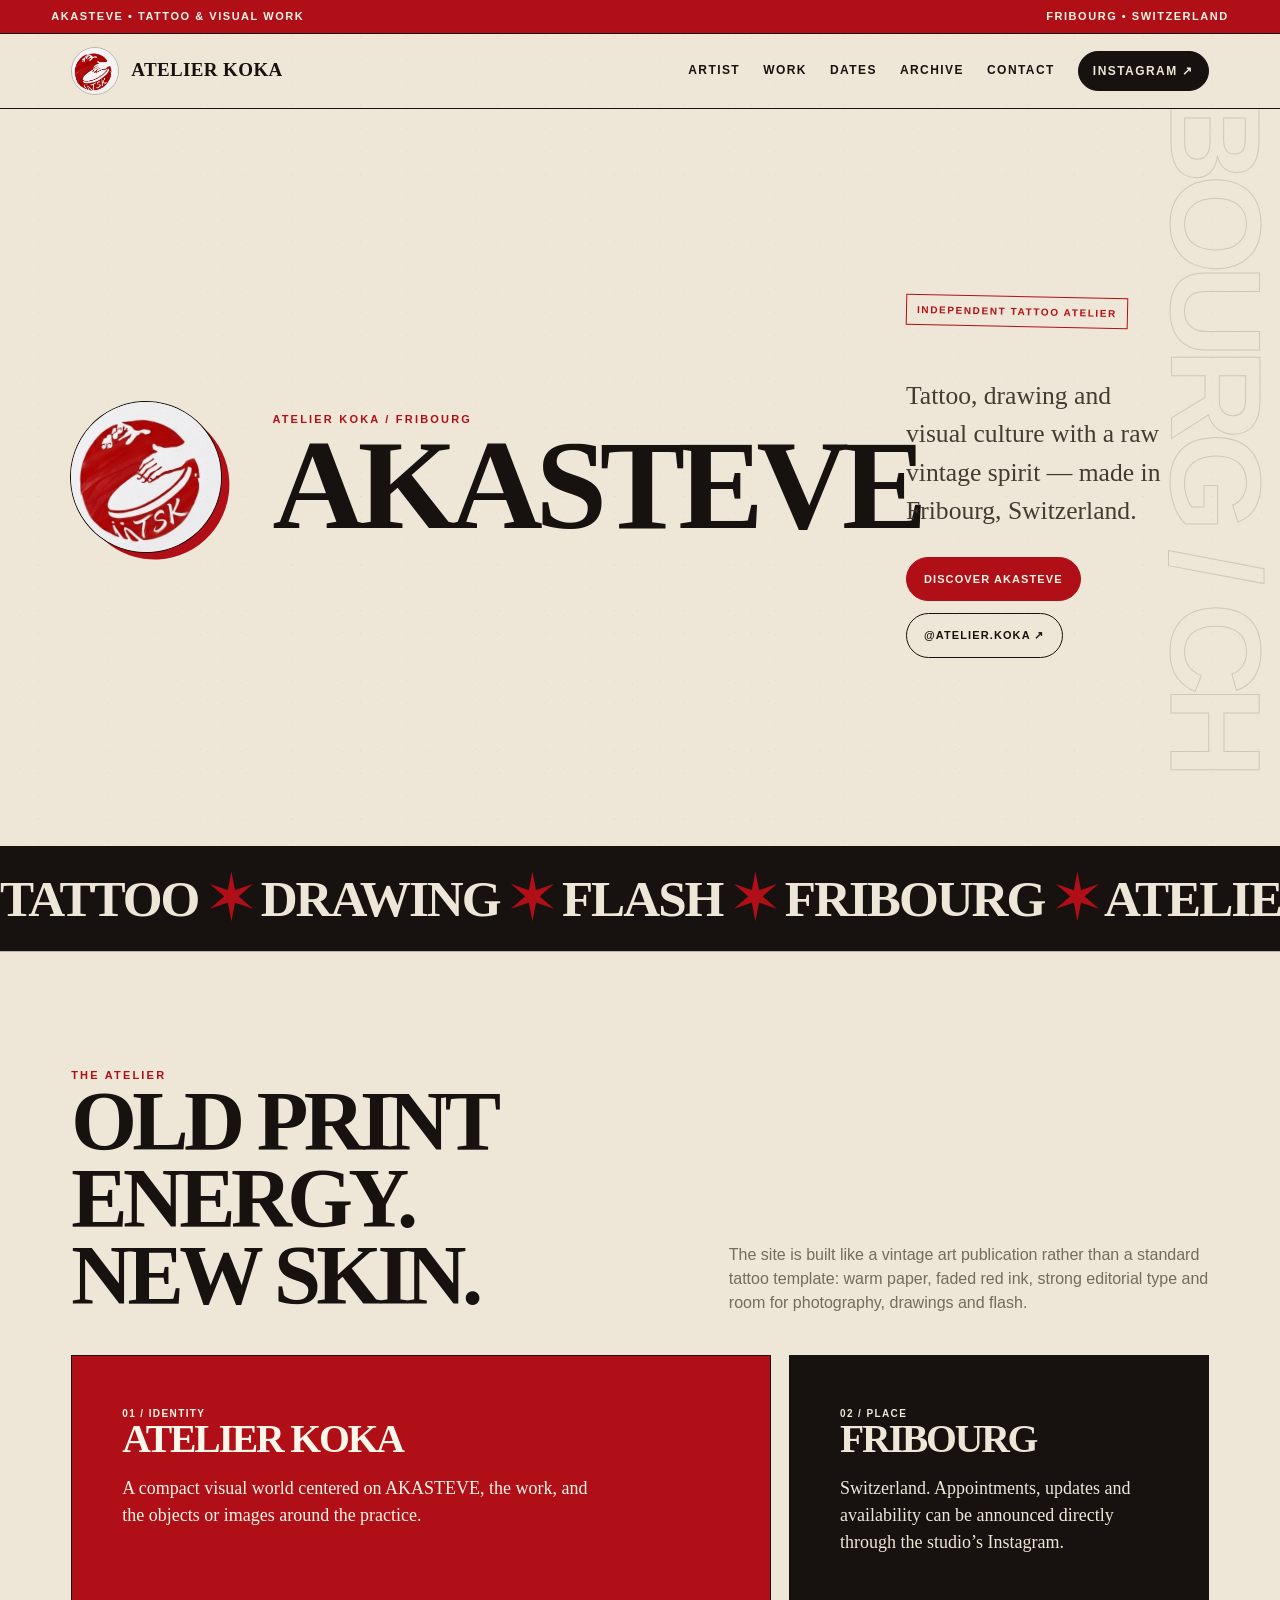
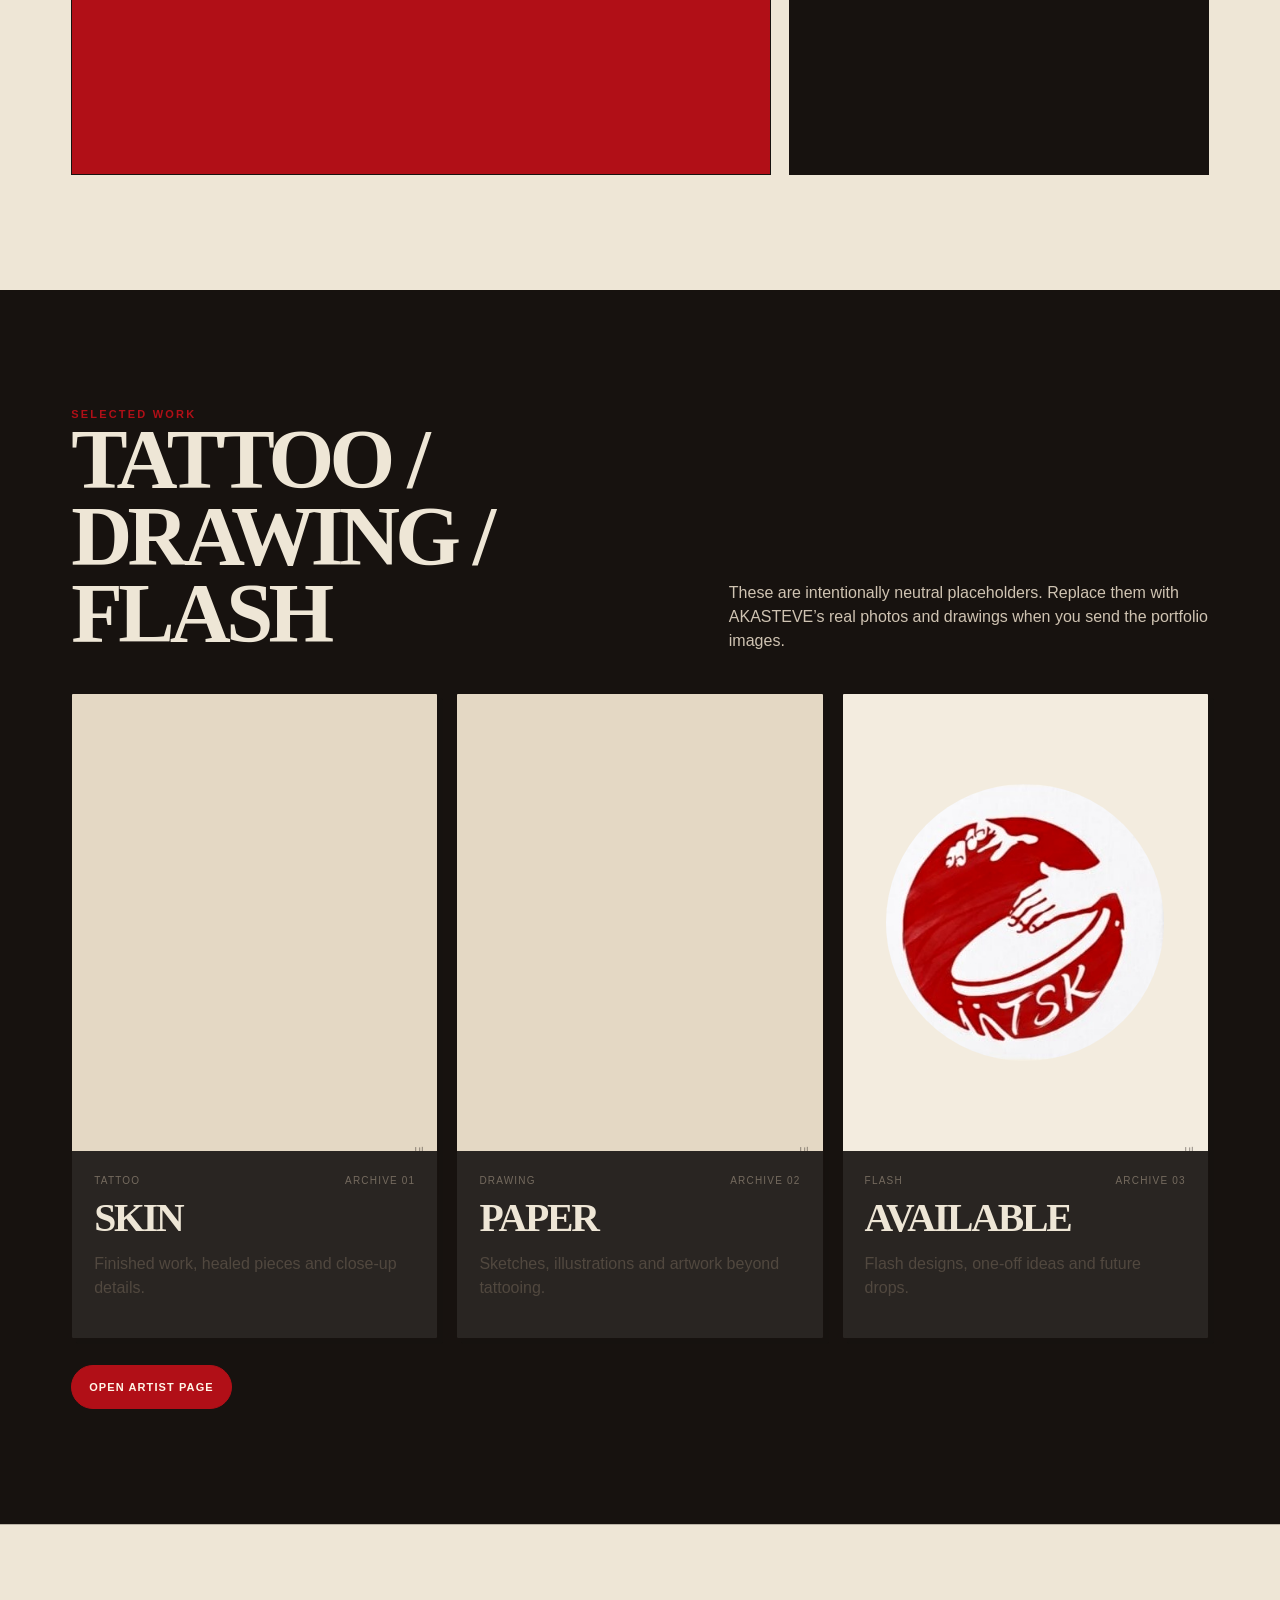
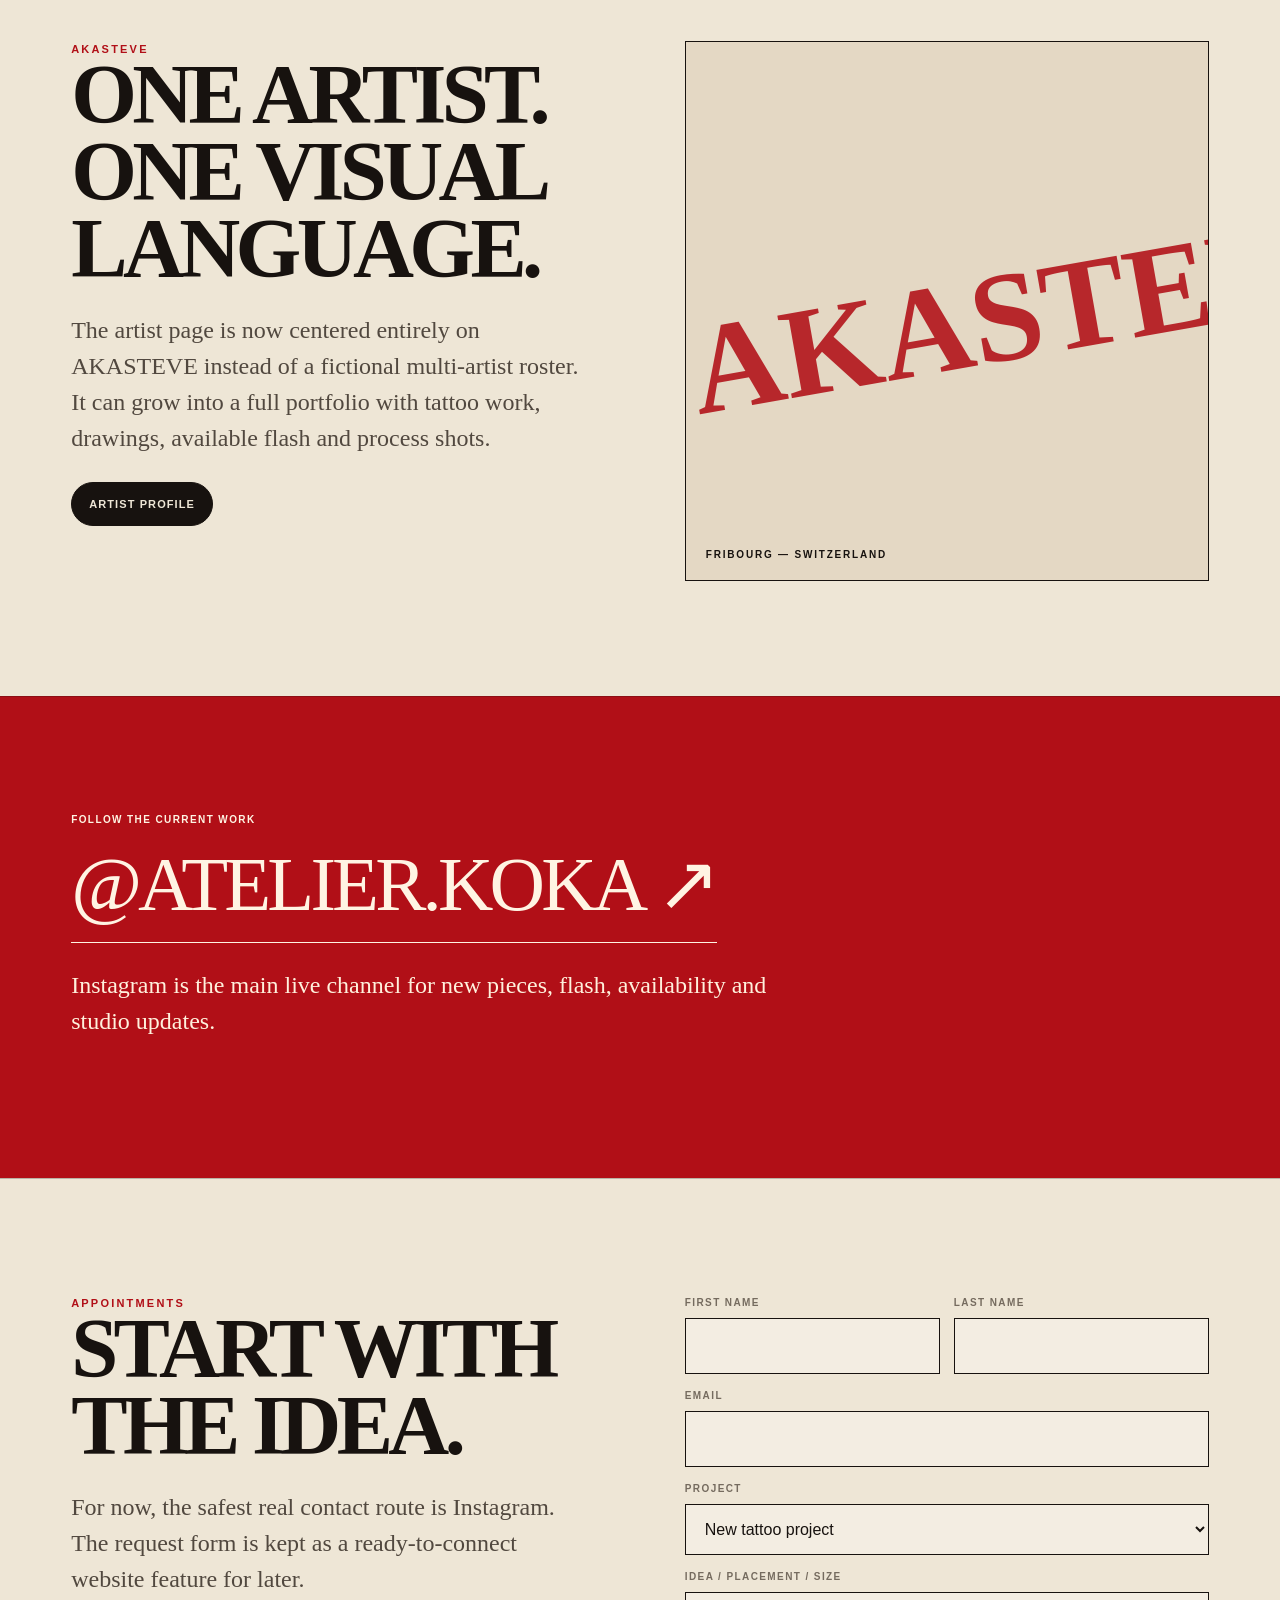
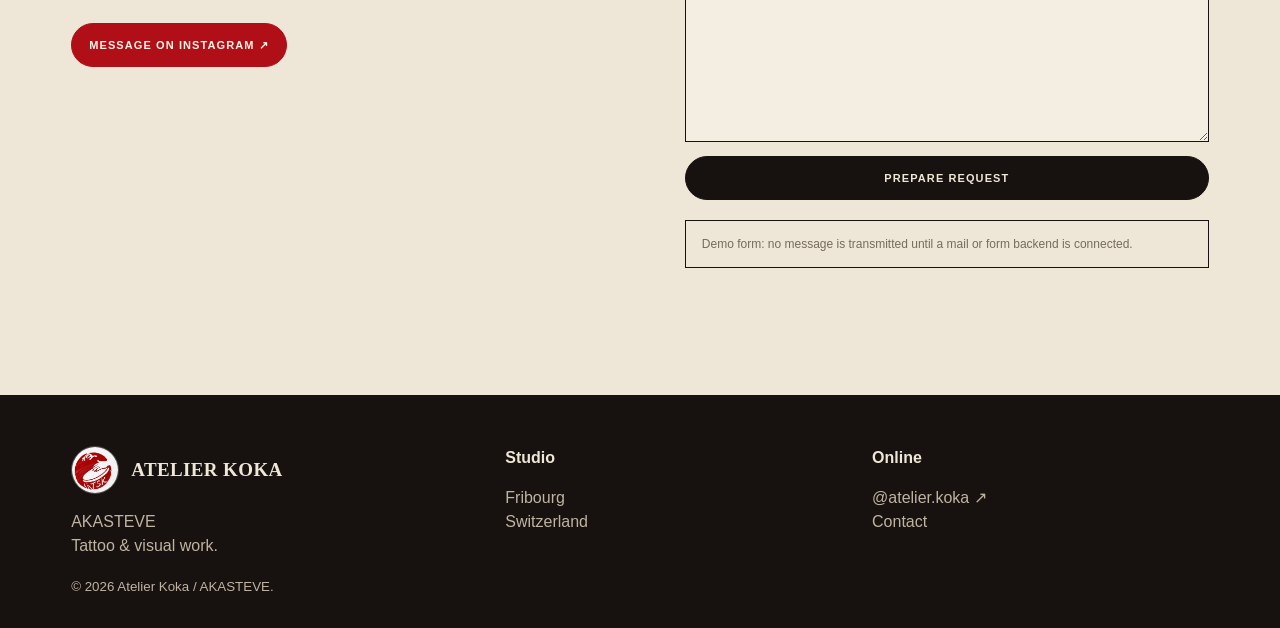
==== index.html @ 6422734f "Initial Atelier Koka static site" ====
<!doctype html><html lang="en"><head><meta charset="utf-8"><meta name="viewport" content="width=device-width,initial-scale=1"><title>Atelier Koka — AKASTEVE Tattoo, Fribourg</title><meta name="description" content="Atelier Koka — tattoo and visual work by AKASTEVE in Fribourg, Switzerland."><link rel="icon" href="assets/atelier-koka-logo-square.jpg"><link rel="stylesheet" href="styles.css"></head><body>
<div class="topbar"><span>AKASTEVE • Tattoo & visual work</span><span>Fribourg • Switzerland</span></div>
<header class="site-header"><nav class="nav"><a class="brand" href="index.html"><img class="brand-logo" src="assets/atelier-koka-logo-square.jpg" alt="Atelier Koka logo">ATELIER KOKA</a><button class="menu-btn" aria-label="Menu">☰</button><div class="nav-links"><a href="artists/akasteve.html">Artist</a><a href="#work">Work</a><a href="events/index.html">Dates</a><a href="blog/index.html">Archive</a><a href="contact/index.html">Contact</a><a class="nav-cta" target="_blank" rel="noopener" href="https://www.instagram.com/atelier.koka/">Instagram ↗</a></div></nav></header>
<main>
<section class="hero"><div class="container hero-grid"><div class="hero-logo-wrap"><img class="hero-logo" src="assets/atelier-koka-logo-square.jpg" alt="Atelier Koka red vintage logo"><div><div class="kicker">Atelier Koka / Fribourg</div><h1>AKASTEVE</h1></div></div><div><span class="hero-stamp">Independent tattoo atelier</span><p class="hero-copy">Tattoo, drawing and visual culture with a raw vintage spirit — made in Fribourg, Switzerland.</p><div class="btn-row"><a class="btn accent" href="artists/akasteve.html">Discover AKASTEVE</a><a class="btn" target="_blank" rel="noopener" href="https://www.instagram.com/atelier.koka/">@atelier.koka ↗</a></div></div></div></section>
<div class="marquee"><div class="marquee-track"><span>Tattoo <b>✶</b> Drawing <b>✶</b> Flash <b>✶</b> Fribourg <b>✶</b> Atelier Koka <b>✶</b> AKASTEVE <b>✶</b> Tattoo <b>✶</b> Drawing <b>✶</b> Flash <b>✶</b> Fribourg <b>✶</b> Atelier Koka <b>✶</b> AKASTEVE <b>✶</b></span></div></div>
<section class="section"><div class="container"><div class="section-head"><div><div class="kicker">The atelier</div><h2>Old print energy.<br>New skin.</h2></div><p>The site is built like a vintage art publication rather than a standard tattoo template: warm paper, faded red ink, strong editorial type and room for photography, drawings and flash.</p></div><div class="poster-grid"><div class="poster red"><div class="poster-copy"><div class="smallcaps">01 / Identity</div><h3>Atelier Koka</h3><p>A compact visual world centered on AKASTEVE, the work, and the objects or images around the practice.</p></div><div class="number">01</div></div><div class="poster ink"><div class="poster-copy"><div class="smallcaps">02 / Place</div><h3>Fribourg</h3><p>Switzerland. Appointments, updates and availability can be announced directly through the studio’s Instagram.</p></div><div class="number">02</div></div></div></div></section>
<section class="section ink" id="work"><div class="container"><div class="section-head"><div><div class="kicker">Selected work</div><h2>Tattoo / Drawing / Flash</h2></div><p>These are intentionally neutral placeholders. Replace them with AKASTEVE’s real photos and drawings when you send the portfolio images.</p></div><div class="grid-3"><article class="card"><div class="card-media"></div><div class="card-body"><div class="meta"><span>Tattoo</span><span>Archive 01</span></div><h3>Skin</h3><p>Finished work, healed pieces and close-up details.</p></div></article><article class="card"><div class="card-media"></div><div class="card-body"><div class="meta"><span>Drawing</span><span>Archive 02</span></div><h3>Paper</h3><p>Sketches, illustrations and artwork beyond tattooing.</p></div></article><article class="card"><div class="card-media logo-media"><img src="assets/atelier-koka-logo-square.jpg" alt="Atelier Koka logo"></div><div class="card-body"><div class="meta"><span>Flash</span><span>Archive 03</span></div><h3>Available</h3><p>Flash designs, one-off ideas and future drops.</p></div></article></div><div class="btn-row"><a class="btn accent" href="artists/akasteve.html">Open artist page</a></div></div></section>
<section class="section"><div class="container split"><div><div class="kicker">AKASTEVE</div><h2>One artist.<br>One visual language.</h2><p class="lede">The artist page is now centered entirely on AKASTEVE instead of a fictional multi-artist roster. It can grow into a full portfolio with tattoo work, drawings, available flash and process shots.</p><div class="btn-row"><a class="btn primary" href="artists/akasteve.html">Artist profile</a></div></div><div class="art-panel"></div></div></section>
<section class="section red"><div class="container"><div class="smallcaps">Follow the current work</div><a class="social-big" target="_blank" rel="noopener" href="https://www.instagram.com/atelier.koka/">@atelier.koka ↗</a><p class="lede" style="color:#fff1dd">Instagram is the main live channel for new pieces, flash, availability and studio updates.</p></div></section>
<section class="section" id="booking"><div class="container split"><div><div class="kicker">Appointments</div><h2>Start with the idea.</h2><p class="lede">For now, the safest real contact route is Instagram. The request form is kept as a ready-to-connect website feature for later.</p><div class="btn-row"><a class="btn accent" target="_blank" rel="noopener" href="https://www.instagram.com/atelier.koka/">Message on Instagram ↗</a></div></div><form class="form-grid" data-contact-form><div class="field"><label>First name</label><input required name="firstName"></div><div class="field"><label>Last name</label><input name="lastName"></div><div class="field full"><label>Email</label><input required type="email" name="email"></div><div class="field full"><label>Project</label><select name="subject"><option>New tattoo project</option><option>Flash</option><option>Artwork / collaboration</option><option>General question</option></select></div><div class="field full"><label>Idea / placement / size</label><textarea required name="message"></textarea></div><div class="field full"><button class="btn primary" type="submit">Prepare request</button><p class="notice" data-form-status>Demo form: no message is transmitted until a mail or form backend is connected.</p></div></form></div></section>
</main>
<footer class="footer"><div class="container footer-grid"><div><a class="brand" href="index.html"><img class="brand-logo" src="assets/atelier-koka-logo-square.jpg" alt="Atelier Koka logo">ATELIER KOKA</a><p>AKASTEVE<br>Tattoo & visual work.</p></div><div><strong>Studio</strong><p>Fribourg<br>Switzerland</p></div><div><strong>Online</strong><p><a target="_blank" rel="noopener" href="https://www.instagram.com/atelier.koka/">@atelier.koka ↗</a><br><a href="contact/index.html">Contact</a></p></div></div><div class="container"><small>© 2026 Atelier Koka / AKASTEVE.</small></div></footer><script src="script.js"></script></body></html>
---- styles.css ----
:root{
  --ink:#17120f;
  --paper:#eee6d6;
  --paper-2:#e4d8c4;
  --red:#b10f17;
  --red-dark:#7f0b10;
  --muted:#756b5f;
  --line:rgba(23,18,15,.24);
  --max:1240px;
  --pad:clamp(18px,4vw,62px);
  --radius:2px;
}
*{box-sizing:border-box}
html{scroll-behavior:smooth}
body{margin:0;background:var(--paper);color:var(--ink);font-family:Arial,Helvetica,sans-serif;line-height:1.5}
a{color:inherit;text-decoration:none}
img{max-width:100%;display:block}
button,input,textarea,select{font:inherit}
body::before{content:"";position:fixed;inset:0;pointer-events:none;z-index:99;opacity:.18;background-image:radial-gradient(circle at 20% 20%,rgba(56,35,24,.28) 0 .7px,transparent .9px),radial-gradient(circle at 70% 60%,rgba(56,35,24,.18) 0 .6px,transparent .8px),repeating-linear-gradient(8deg,rgba(255,255,255,.08) 0 1px,transparent 1px 4px);background-size:17px 17px,23px 23px,100% 6px;mix-blend-mode:multiply}
.topbar{background:var(--red);color:#fff6e8;padding:8px var(--pad);font-weight:800;text-transform:uppercase;font-size:11px;letter-spacing:.14em;display:flex;justify-content:space-between;gap:20px;overflow:hidden;white-space:nowrap;border-bottom:1px solid var(--ink)}
.site-header{position:sticky;top:0;z-index:50;background:rgba(238,230,214,.94);backdrop-filter:blur(12px);border-bottom:1px solid var(--ink)}
.nav{max-width:var(--max);margin:auto;padding:13px var(--pad);display:flex;align-items:center;justify-content:space-between;gap:24px}
.brand{display:flex;align-items:center;gap:12px;font-family:Georgia,'Times New Roman',serif;font-weight:700;letter-spacing:.02em;font-size:19px;text-transform:uppercase}
.brand-logo{width:48px;height:48px;object-fit:cover;border-radius:50%;border:1px solid rgba(23,18,15,.22);filter:contrast(1.06) saturate(.96)}
.nav-links{display:flex;gap:23px;align-items:center;font-size:12px;text-transform:uppercase;font-weight:800;letter-spacing:.12em}
.nav-links a:not(.nav-cta){border-bottom:1px solid transparent}.nav-links a:hover:not(.nav-cta){border-color:var(--ink)}
.nav-cta{border:1px solid var(--ink);padding:10px 14px;border-radius:999px;background:var(--ink);color:var(--paper)}
.menu-btn{display:none;background:none;border:0;color:var(--ink);font-size:28px}
main{overflow:hidden}.container{max-width:var(--max);margin:auto;padding-left:var(--pad);padding-right:var(--pad)}
.hero{min-height:82vh;display:grid;align-items:center;padding:clamp(60px,9vw,120px) 0;position:relative;border-bottom:1px solid var(--ink)}
.hero::after{content:"FRIBOURG / CH";position:absolute;right:-2.4vw;top:14%;font-size:clamp(48px,10vw,150px);font-weight:900;letter-spacing:-.07em;color:transparent;-webkit-text-stroke:1px rgba(23,18,15,.14);transform:rotate(90deg) translateX(65%);transform-origin:100% 0;pointer-events:none}
.hero-grid{display:grid;grid-template-columns:1.14fr .86fr;gap:clamp(32px,6vw,95px);align-items:center;position:relative;z-index:2}
.hero-logo-wrap{display:grid;grid-template-columns:minmax(150px,280px) 1fr;gap:clamp(22px,4vw,55px);align-items:center}.hero-logo{width:100%;border-radius:50%;box-shadow:0 0 0 1px var(--ink),8px 8px 0 var(--red);transform:rotate(-3deg)}
.kicker{text-transform:uppercase;letter-spacing:.2em;font-size:11px;color:var(--red);font-weight:900}
h1,h2,h3{margin:0;line-height:.91;letter-spacing:-.055em;text-transform:uppercase}
h1{font-family:Georgia,'Times New Roman',serif;font-size:clamp(54px,10vw,138px);max-width:8.7ch;font-weight:700}h2{font-family:Georgia,'Times New Roman',serif;font-size:clamp(40px,6.6vw,90px);font-weight:700}h3{font-family:Georgia,'Times New Roman',serif;font-size:clamp(26px,3.1vw,45px);font-weight:700}
.hero-copy{font-family:Georgia,'Times New Roman',serif;font-size:clamp(18px,2vw,26px);max-width:500px;color:#443b33}.hero-stamp{display:inline-block;margin-bottom:24px;border:1px solid var(--red);color:var(--red);padding:7px 10px;text-transform:uppercase;font-size:10px;letter-spacing:.16em;font-weight:800;transform:rotate(1.2deg)}
.btn-row{display:flex;gap:12px;flex-wrap:wrap;margin-top:26px}.btn{display:inline-flex;align-items:center;justify-content:center;padding:13px 17px;border-radius:999px;border:1px solid var(--ink);text-transform:uppercase;font-weight:900;font-size:11px;letter-spacing:.1em;transition:.2s;background:transparent}.btn:hover{transform:translateY(-2px) rotate(-.3deg)}.btn.primary{background:var(--ink);color:var(--paper)}.btn.accent{background:var(--red);border-color:var(--red);color:#fff6e8}
.section{padding:clamp(65px,9vw,130px) 0;border-top:1px solid var(--line)}.section.red{background:var(--red);color:#fff4e3}.section.ink{background:var(--ink);color:var(--paper)}
.section-head{display:flex;justify-content:space-between;align-items:end;gap:30px;margin-bottom:40px}.section-head p{max-width:480px;color:var(--muted);margin:0}.section.ink .section-head p,.section.ink .lede{color:#cfc3b2}.section.red .kicker{color:#fff4e3}
.marquee{background:var(--ink);color:var(--paper);border-top:1px solid var(--ink);border-bottom:1px solid var(--ink);padding:13px 0;overflow:hidden;white-space:nowrap}.marquee-track{display:inline-block;animation:scroll 24s linear infinite;font-family:Georgia,serif;font-size:clamp(26px,4vw,54px);font-weight:700;text-transform:uppercase;letter-spacing:-.04em}.marquee-track span{margin-right:36px}.marquee-track b{color:var(--red)}@keyframes scroll{to{transform:translateX(-50%)}}
.grid-3{display:grid;grid-template-columns:repeat(3,1fr);gap:18px}.grid-2{display:grid;grid-template-columns:repeat(2,1fr);gap:18px}
.card{border:1px solid var(--ink);border-radius:var(--radius);overflow:hidden;background:rgba(255,255,255,.08);position:relative;box-shadow:5px 5px 0 rgba(23,18,15,.07)}.card-media{aspect-ratio:4/5;background:var(--paper-2);position:relative;overflow:hidden}.card-media.logo-media{display:grid;place-items:center;padding:12%;background:#f3ecdf}.card-media.logo-media img{width:100%;border-radius:50%;filter:contrast(1.08)}.card-media::after{content:"ARCHIVE";position:absolute;right:10px;bottom:6px;font-size:11px;letter-spacing:.18em;font-weight:900;color:rgba(23,18,15,.35);transform:rotate(-90deg);transform-origin:right bottom}
.card-body{padding:22px}.meta{display:flex;justify-content:space-between;gap:12px;text-transform:uppercase;font-size:10px;letter-spacing:.12em;color:var(--muted);margin-bottom:12px}.tags{color:var(--red);font-weight:900;margin-top:10px;text-transform:uppercase;letter-spacing:.08em;font-size:12px}.card p{color:#51483f}.card-link{display:inline-block;margin-top:14px;text-transform:uppercase;font-size:11px;font-weight:900;border-bottom:1px solid currentColor}
.poster-grid{display:grid;grid-template-columns:1.25fr .75fr;gap:18px}.poster{min-height:420px;border:1px solid var(--ink);padding:clamp(24px,4vw,50px);position:relative;overflow:hidden;background:var(--paper-2)}.poster.red{background:var(--red);color:#fff7e9}.poster.ink{background:var(--ink);color:var(--paper)}.poster .number{font-family:Georgia,serif;font-size:clamp(70px,12vw,175px);line-height:.72;color:transparent;-webkit-text-stroke:1px currentColor;opacity:.4;position:absolute;right:12px;bottom:22px}.poster-copy{position:relative;z-index:2;max-width:480px}.poster p{font-family:Georgia,serif;font-size:18px}
.event-list{border-top:1px solid var(--ink)}.event-row{display:grid;grid-template-columns:180px 1fr auto;gap:20px;align-items:center;padding:22px 0;border-bottom:1px solid var(--ink)}.event-row strong{font-family:Georgia,serif;font-size:clamp(25px,4vw,54px);letter-spacing:-.05em;text-transform:uppercase}.pill{border:1px solid var(--ink);padding:8px 12px;border-radius:999px;font-size:10px;text-transform:uppercase;letter-spacing:.1em}
.split{display:grid;grid-template-columns:1fr 1fr;gap:clamp(30px,7vw,100px);align-items:start}.art-panel{min-height:540px;border:1px solid var(--ink);position:relative;overflow:hidden;background:var(--paper-2);display:grid;place-items:center}.art-panel::before{content:"AKASTEVE";font-family:Georgia,serif;font-size:clamp(56px,10vw,130px);font-weight:700;color:var(--red);transform:rotate(-10deg);opacity:.88}.art-panel::after{content:"FRIBOURG — SWITZERLAND";position:absolute;left:20px;bottom:18px;font-size:10px;letter-spacing:.18em;font-weight:900}.quote{font-family:Georgia,serif;font-style:italic;font-size:clamp(30px,4vw,56px);line-height:1.08;max-width:13ch}.quote em{color:var(--red)}
.form-grid{display:grid;grid-template-columns:1fr 1fr;gap:14px}.field{display:flex;flex-direction:column;gap:8px}.field.full{grid-column:1/-1}.field label{text-transform:uppercase;font-size:10px;letter-spacing:.14em;color:var(--muted);font-weight:800}.field input,.field textarea,.field select{background:rgba(255,255,255,.28);color:var(--ink);border:1px solid var(--ink);border-radius:0;padding:15px;outline:none}.field textarea{min-height:150px;resize:vertical}.field input:focus,.field textarea:focus,.field select:focus{border-color:var(--red);box-shadow:inset 0 0 0 1px var(--red)}
.footer{background:var(--ink);color:var(--paper);border-top:1px solid var(--ink);padding:50px 0 30px}.footer-grid{display:grid;grid-template-columns:1.2fr 1fr 1fr;gap:30px}.footer small,.footer p{color:#bfb3a3}.footer .brand-logo{border-color:rgba(238,230,214,.25)}
.page-hero{padding:100px 0 55px;border-bottom:1px solid var(--ink)}.page-hero h1{max-width:11ch}.lede{font-family:Georgia,serif;font-size:clamp(18px,2vw,24px);max-width:720px;color:#51483f;margin-top:24px}.detail-grid{display:grid;grid-template-columns:.8fr 1.2fr;gap:clamp(30px,7vw,90px);align-items:start}.detail-copy p{font-family:Georgia,serif;font-size:18px;color:#51483f}.detail-gallery{display:grid;grid-template-columns:1fr 1fr;gap:14px}.tile{aspect-ratio:1;background:var(--paper-2);border:1px solid var(--ink);position:relative;overflow:hidden}.tile:nth-child(2n){aspect-ratio:4/5}.tile::after{content:"PORTFOLIO / IMAGE";position:absolute;inset:0;display:grid;place-items:center;font-size:10px;letter-spacing:.18em;font-weight:900;color:rgba(23,18,15,.35);background:repeating-linear-gradient(135deg,transparent 0 18px,rgba(177,15,23,.06) 18px 20px)}
.article{max-width:850px;margin:auto}.article h1{font-size:clamp(48px,8vw,100px);max-width:none}.article p{font-family:Georgia,serif;font-size:20px;line-height:1.8;color:#4b423a}.article .dropcap:first-letter{float:left;font-size:78px;line-height:.75;padding:10px 12px 0 0;color:var(--red)}
.notice{padding:14px 16px;border:1px solid var(--ink);color:var(--muted);font-size:12px}.social-big{font-family:Georgia,serif;font-size:clamp(35px,6vw,85px);text-transform:uppercase;letter-spacing:-.05em;border-bottom:1px solid currentColor;display:inline-block}.smallcaps{text-transform:uppercase;letter-spacing:.14em;font-size:10px;font-weight:900}.map-card{border:1px solid var(--ink);padding:28px;background:var(--paper-2)}
@media(max-width:850px){.hero-grid,.split,.detail-grid,.poster-grid{grid-template-columns:1fr}.hero-logo-wrap{grid-template-columns:140px 1fr}.grid-3{grid-template-columns:1fr 1fr}.event-row{grid-template-columns:1fr}.event-row .pill{justify-self:start}.nav-links{display:none;position:absolute;left:0;right:0;top:75px;background:var(--paper);padding:22px var(--pad);flex-direction:column;align-items:flex-start;border-bottom:1px solid var(--ink)}.nav-links.open{display:flex}.menu-btn{display:block}.hero::after{display:none}.footer-grid{grid-template-columns:1fr 1fr}}
@media(max-width:560px){.grid-3,.grid-2,.footer-grid,.form-grid,.detail-gallery{grid-template-columns:1fr}.field.full{grid-column:auto}.topbar{font-size:9px}.section-head{align-items:start;flex-direction:column}.hero{min-height:auto}.hero-logo-wrap{grid-template-columns:105px 1fr}.brand{font-size:15px}.brand-logo{width:42px;height:42px}.nav{padding-top:10px;padding-bottom:10px}}
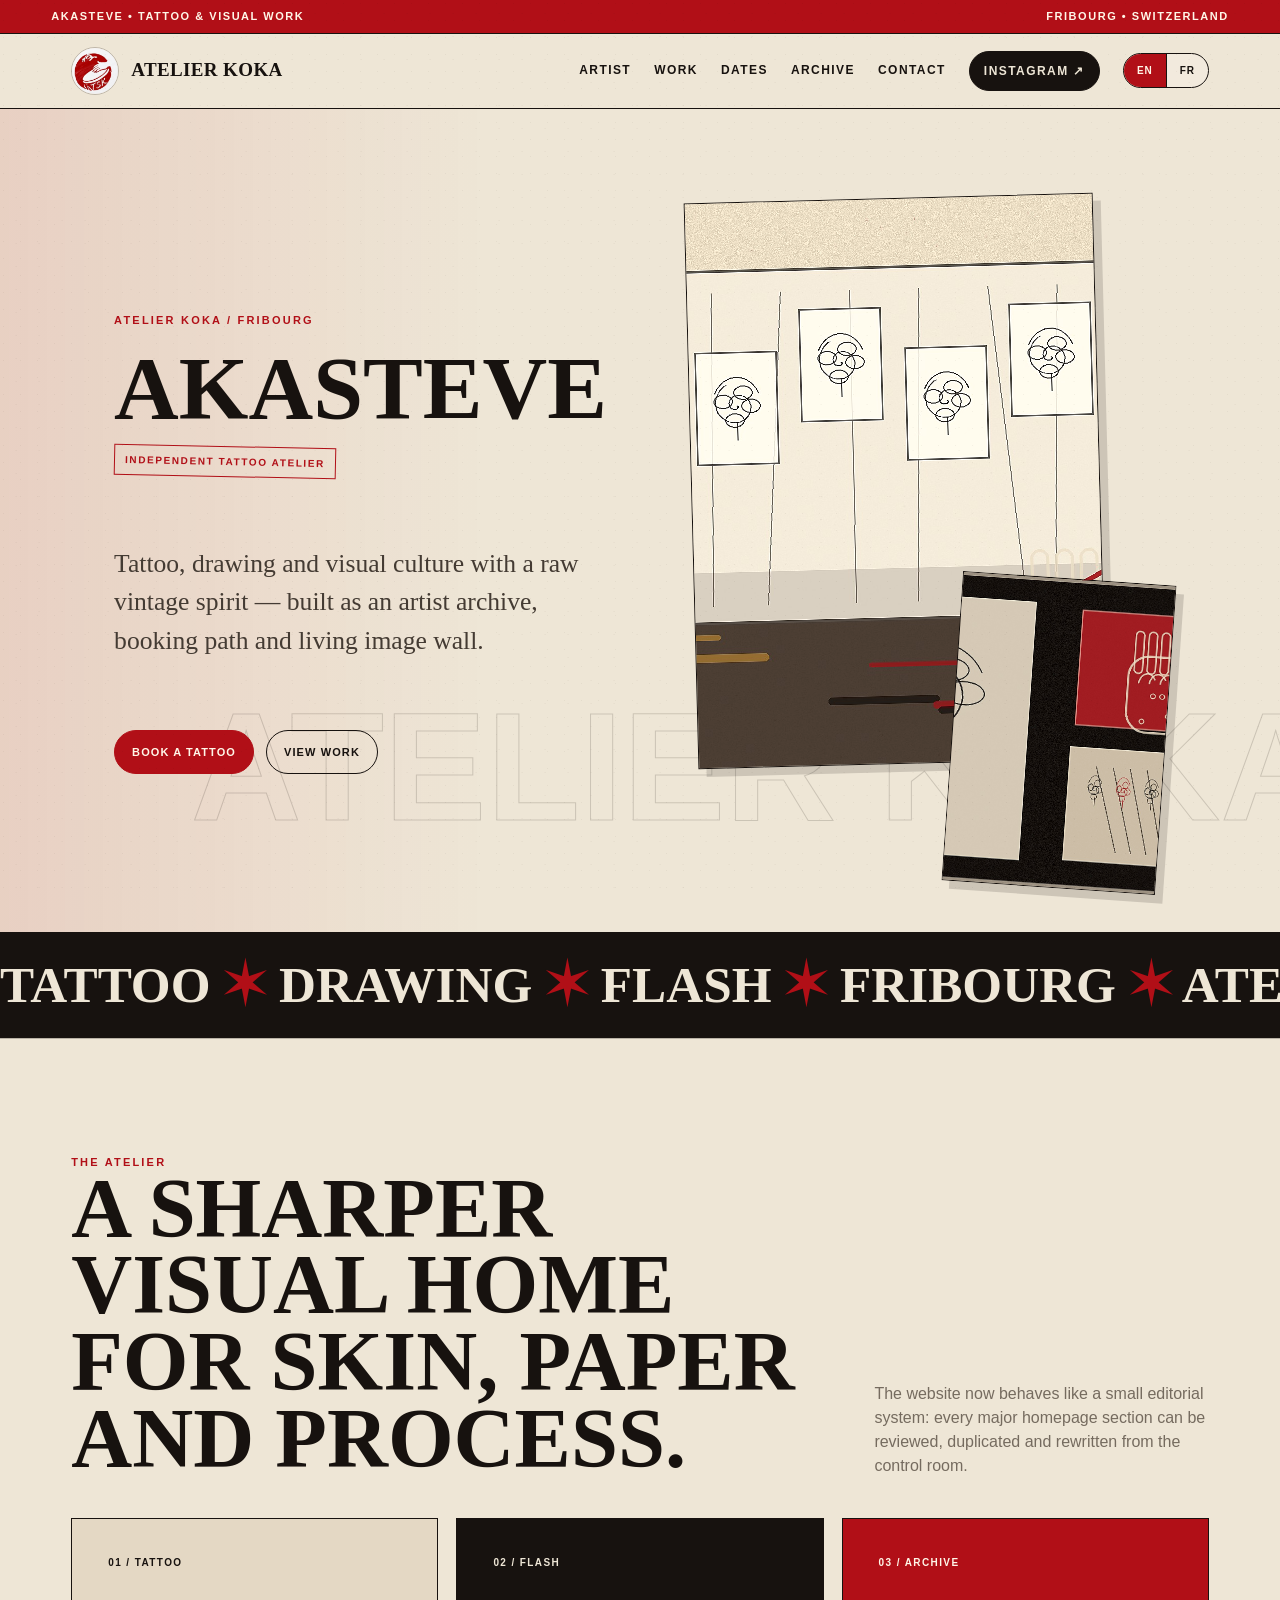
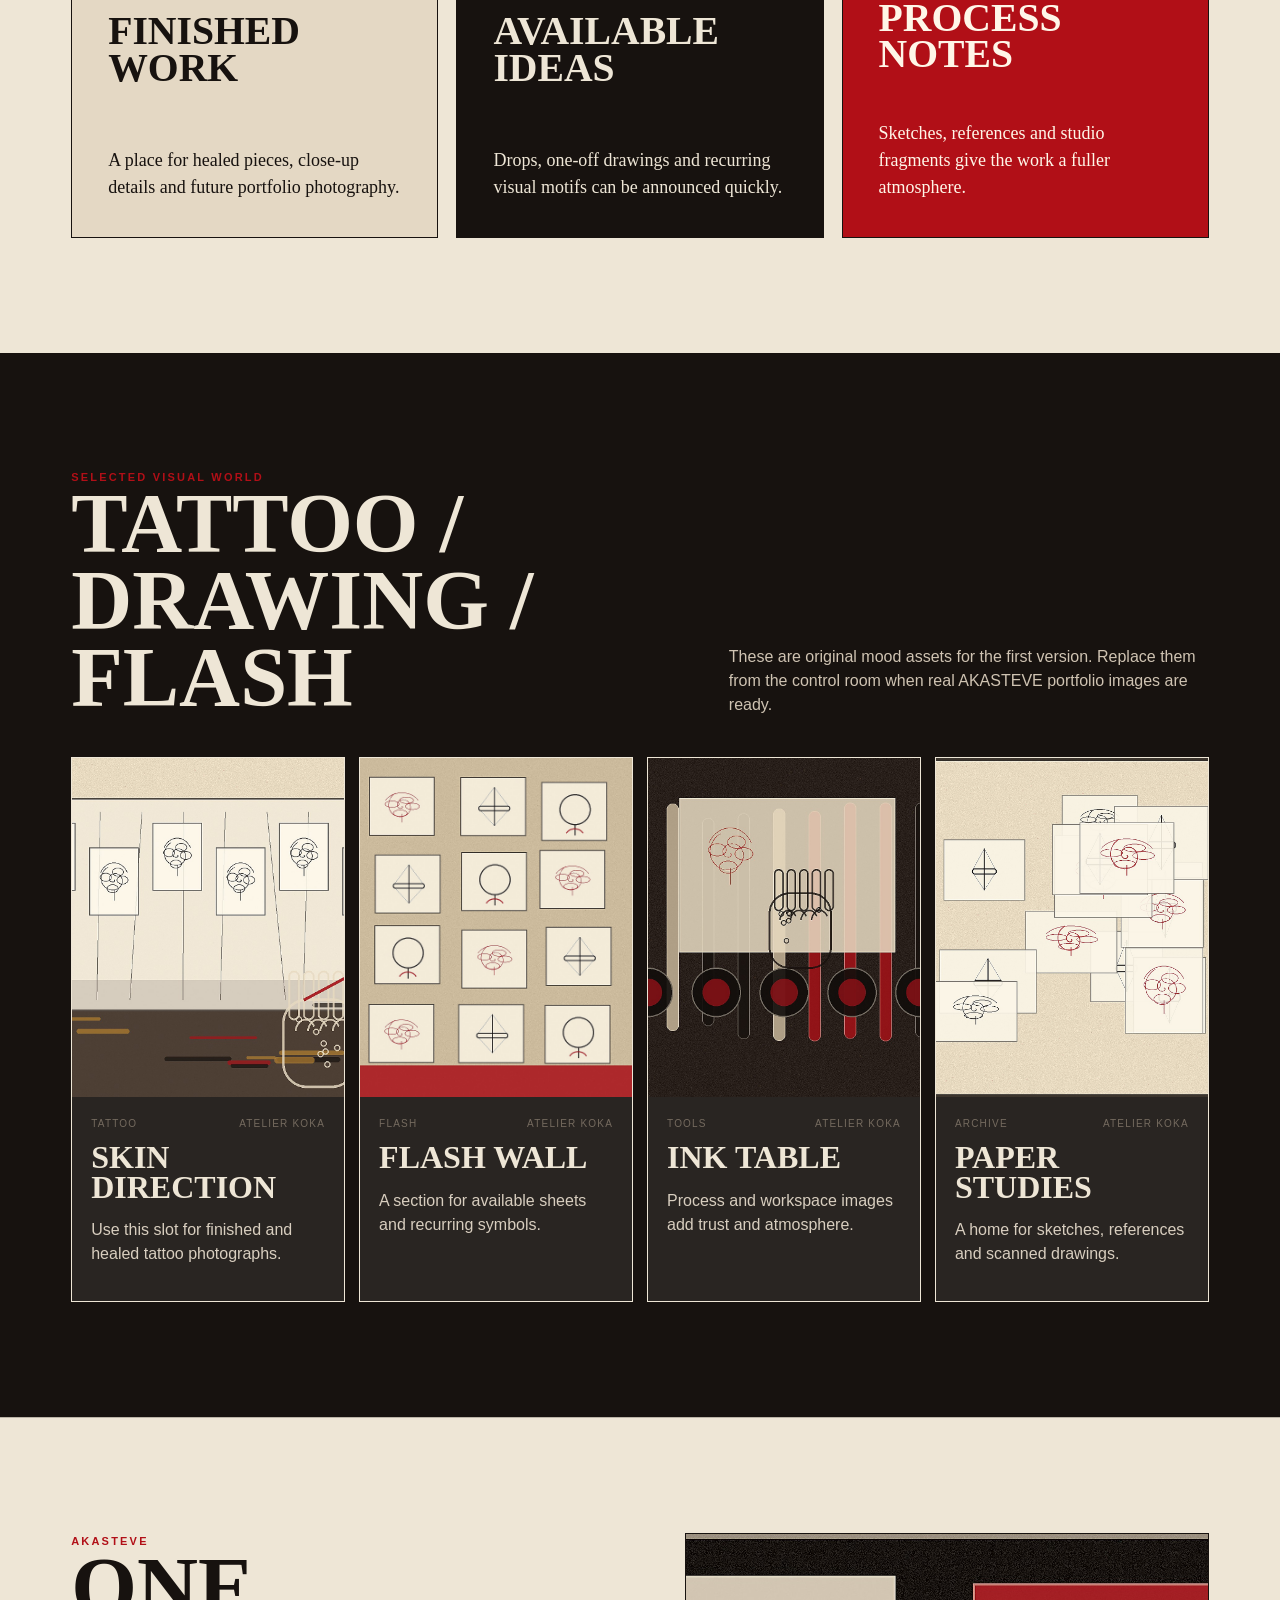
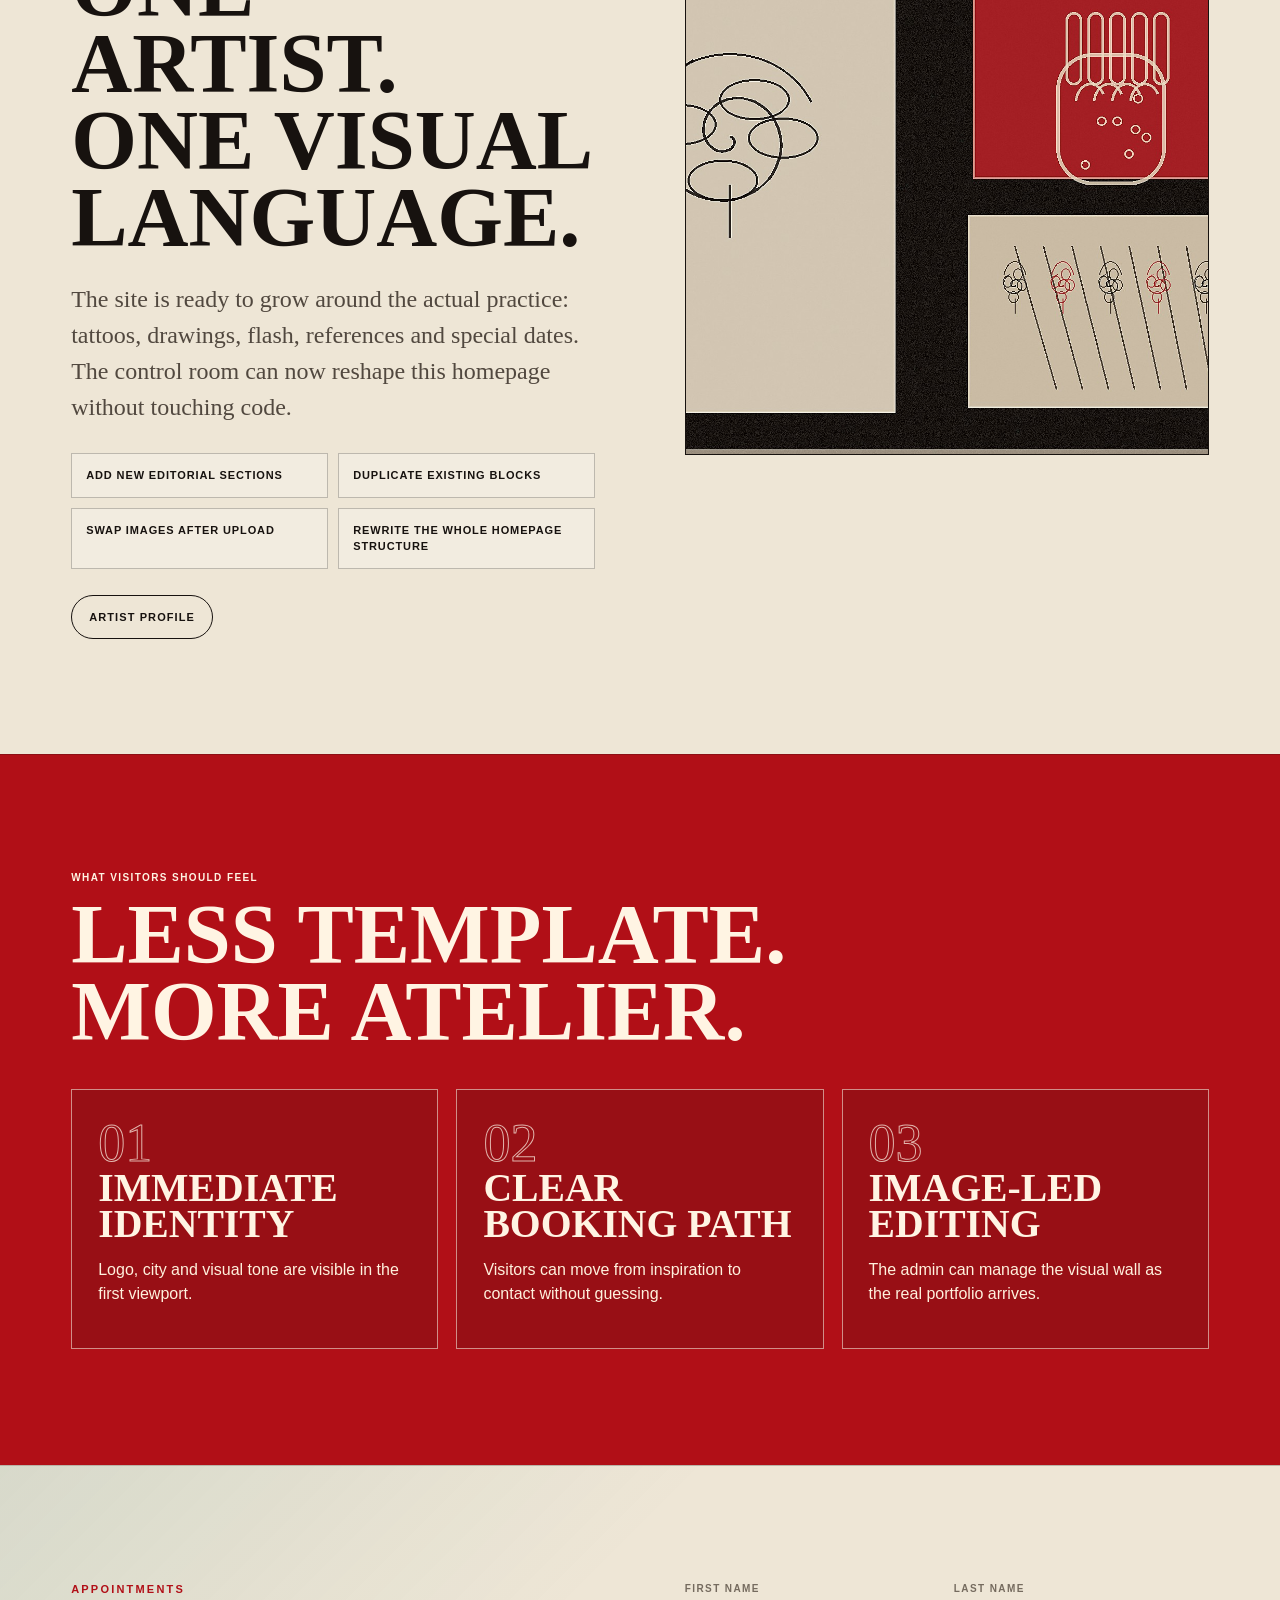
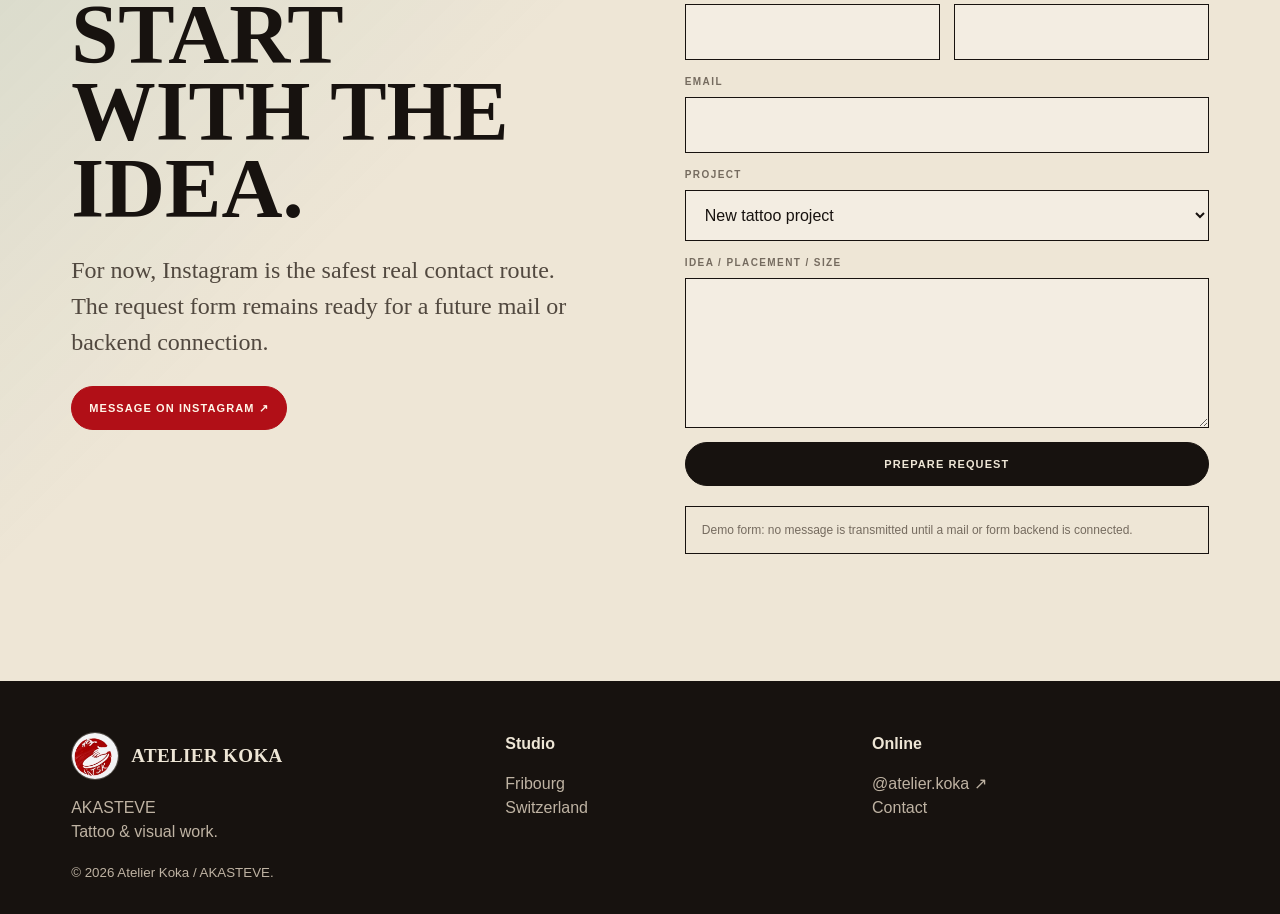
==== commit 79b4ecab: "Add editable visual homepage" ====
--- a/index.html
+++ b/index.html
@@ -1,13 +1,53 @@
-<!doctype html><html lang="en"><head><meta charset="utf-8"><meta name="viewport" content="width=device-width,initial-scale=1"><title>Atelier Koka — AKASTEVE Tattoo, Fribourg</title><meta name="description" content="Atelier Koka — tattoo and visual work by AKASTEVE in Fribourg, Switzerland."><link rel="icon" href="assets/atelier-koka-logo-square.jpg"><link rel="stylesheet" href="styles.css"></head><body>
-<div class="topbar"><span>AKASTEVE • Tattoo & visual work</span><span>Fribourg • Switzerland</span></div>
-<header class="site-header"><nav class="nav"><a class="brand" href="index.html"><img class="brand-logo" src="assets/atelier-koka-logo-square.jpg" alt="Atelier Koka logo">ATELIER KOKA</a><button class="menu-btn" aria-label="Menu">☰</button><div class="nav-links"><a href="artists/akasteve.html">Artist</a><a href="#work">Work</a><a href="events/index.html">Dates</a><a href="blog/index.html">Archive</a><a href="contact/index.html">Contact</a><a class="nav-cta" target="_blank" rel="noopener" href="https://www.instagram.com/atelier.koka/">Instagram ↗</a></div></nav></header>
-<main>
-<section class="hero"><div class="container hero-grid"><div class="hero-logo-wrap"><img class="hero-logo" src="assets/atelier-koka-logo-square.jpg" alt="Atelier Koka red vintage logo"><div><div class="kicker">Atelier Koka / Fribourg</div><h1>AKASTEVE</h1></div></div><div><span class="hero-stamp">Independent tattoo atelier</span><p class="hero-copy">Tattoo, drawing and visual culture with a raw vintage spirit — made in Fribourg, Switzerland.</p><div class="btn-row"><a class="btn accent" href="artists/akasteve.html">Discover AKASTEVE</a><a class="btn" target="_blank" rel="noopener" href="https://www.instagram.com/atelier.koka/">@atelier.koka ↗</a></div></div></div></section>
-<div class="marquee"><div class="marquee-track"><span>Tattoo <b>✶</b> Drawing <b>✶</b> Flash <b>✶</b> Fribourg <b>✶</b> Atelier Koka <b>✶</b> AKASTEVE <b>✶</b> Tattoo <b>✶</b> Drawing <b>✶</b> Flash <b>✶</b> Fribourg <b>✶</b> Atelier Koka <b>✶</b> AKASTEVE <b>✶</b></span></div></div>
-<section class="section"><div class="container"><div class="section-head"><div><div class="kicker">The atelier</div><h2>Old print energy.<br>New skin.</h2></div><p>The site is built like a vintage art publication rather than a standard tattoo template: warm paper, faded red ink, strong editorial type and room for photography, drawings and flash.</p></div><div class="poster-grid"><div class="poster red"><div class="poster-copy"><div class="smallcaps">01 / Identity</div><h3>Atelier Koka</h3><p>A compact visual world centered on AKASTEVE, the work, and the objects or images around the practice.</p></div><div class="number">01</div></div><div class="poster ink"><div class="poster-copy"><div class="smallcaps">02 / Place</div><h3>Fribourg</h3><p>Switzerland. Appointments, updates and availability can be announced directly through the studio’s Instagram.</p></div><div class="number">02</div></div></div></div></section>
-<section class="section ink" id="work"><div class="container"><div class="section-head"><div><div class="kicker">Selected work</div><h2>Tattoo / Drawing / Flash</h2></div><p>These are intentionally neutral placeholders. Replace them with AKASTEVE’s real photos and drawings when you send the portfolio images.</p></div><div class="grid-3"><article class="card"><div class="card-media"></div><div class="card-body"><div class="meta"><span>Tattoo</span><span>Archive 01</span></div><h3>Skin</h3><p>Finished work, healed pieces and close-up details.</p></div></article><article class="card"><div class="card-media"></div><div class="card-body"><div class="meta"><span>Drawing</span><span>Archive 02</span></div><h3>Paper</h3><p>Sketches, illustrations and artwork beyond tattooing.</p></div></article><article class="card"><div class="card-media logo-media"><img src="assets/atelier-koka-logo-square.jpg" alt="Atelier Koka logo"></div><div class="card-body"><div class="meta"><span>Flash</span><span>Archive 03</span></div><h3>Available</h3><p>Flash designs, one-off ideas and future drops.</p></div></article></div><div class="btn-row"><a class="btn accent" href="artists/akasteve.html">Open artist page</a></div></div></section>
-<section class="section"><div class="container split"><div><div class="kicker">AKASTEVE</div><h2>One artist.<br>One visual language.</h2><p class="lede">The artist page is now centered entirely on AKASTEVE instead of a fictional multi-artist roster. It can grow into a full portfolio with tattoo work, drawings, available flash and process shots.</p><div class="btn-row"><a class="btn primary" href="artists/akasteve.html">Artist profile</a></div></div><div class="art-panel"></div></div></section>
-<section class="section red"><div class="container"><div class="smallcaps">Follow the current work</div><a class="social-big" target="_blank" rel="noopener" href="https://www.instagram.com/atelier.koka/">@atelier.koka ↗</a><p class="lede" style="color:#fff1dd">Instagram is the main live channel for new pieces, flash, availability and studio updates.</p></div></section>
-<section class="section" id="booking"><div class="container split"><div><div class="kicker">Appointments</div><h2>Start with the idea.</h2><p class="lede">For now, the safest real contact route is Instagram. The request form is kept as a ready-to-connect website feature for later.</p><div class="btn-row"><a class="btn accent" target="_blank" rel="noopener" href="https://www.instagram.com/atelier.koka/">Message on Instagram ↗</a></div></div><form class="form-grid" data-contact-form><div class="field"><label>First name</label><input required name="firstName"></div><div class="field"><label>Last name</label><input name="lastName"></div><div class="field full"><label>Email</label><input required type="email" name="email"></div><div class="field full"><label>Project</label><select name="subject"><option>New tattoo project</option><option>Flash</option><option>Artwork / collaboration</option><option>General question</option></select></div><div class="field full"><label>Idea / placement / size</label><textarea required name="message"></textarea></div><div class="field full"><button class="btn primary" type="submit">Prepare request</button><p class="notice" data-form-status>Demo form: no message is transmitted until a mail or form backend is connected.</p></div></form></div></section>
-</main>
-<footer class="footer"><div class="container footer-grid"><div><a class="brand" href="index.html"><img class="brand-logo" src="assets/atelier-koka-logo-square.jpg" alt="Atelier Koka logo">ATELIER KOKA</a><p>AKASTEVE<br>Tattoo & visual work.</p></div><div><strong>Studio</strong><p>Fribourg<br>Switzerland</p></div><div><strong>Online</strong><p><a target="_blank" rel="noopener" href="https://www.instagram.com/atelier.koka/">@atelier.koka ↗</a><br><a href="contact/index.html">Contact</a></p></div></div><div class="container"><small>© 2026 Atelier Koka / AKASTEVE.</small></div></footer><script src="script.js"></script></body></html>+<!doctype html>
+<html lang="en">
+<head>
+  <meta charset="utf-8">
+  <meta name="viewport" content="width=device-width,initial-scale=1">
+  <title>Atelier Koka — AKASTEVE Tattoo, Fribourg</title>
+  <meta name="description" content="Atelier Koka — tattoo and visual work by AKASTEVE in Fribourg, Switzerland.">
+  <link rel="icon" href="assets/atelier-koka-logo-square.jpg">
+  <link rel="stylesheet" href="styles.css?v=20260822">
+</head>
+<body>
+  <div class="topbar"><span>AKASTEVE • Tattoo & visual work</span><span>Fribourg • Switzerland</span></div>
+  <header class="site-header">
+    <nav class="nav">
+      <a class="brand" href="index.html"><img class="brand-logo" src="assets/atelier-koka-logo-square.jpg" alt="Atelier Koka logo">ATELIER KOKA</a>
+      <button class="menu-btn" aria-label="Menu">☰</button>
+      <div class="nav-links">
+        <a href="artists/akasteve.html">Artist</a>
+        <a href="#work">Work</a>
+        <a href="events/index.html">Dates</a>
+        <a href="blog/index.html">Archive</a>
+        <a href="contact/index.html">Contact</a>
+        <a class="nav-cta" target="_blank" rel="noopener" href="https://www.instagram.com/atelier.koka/">Instagram ↗</a>
+      </div>
+    </nav>
+  </header>
+
+  <main id="siteContentApp" data-content-page="home">
+    <section class="page-hero">
+      <div class="container">
+        <div class="kicker">Atelier Koka / Fribourg</div>
+        <h1>AKASTEVE</h1>
+        <p class="lede">Tattoo, drawing and visual culture with a raw vintage spirit.</p>
+      </div>
+    </section>
+  </main>
+
+  <footer class="footer">
+    <div class="container footer-grid">
+      <div>
+        <a class="brand" href="index.html"><img class="brand-logo" src="assets/atelier-koka-logo-square.jpg" alt="Atelier Koka logo">ATELIER KOKA</a>
+        <p>AKASTEVE<br>Tattoo & visual work.</p>
+      </div>
+      <div><strong>Studio</strong><p>Fribourg<br>Switzerland</p></div>
+      <div><strong>Online</strong><p><a target="_blank" rel="noopener" href="https://www.instagram.com/atelier.koka/">@atelier.koka ↗</a><br><a href="contact/index.html">Contact</a></p></div>
+    </div>
+    <div class="container"><small>© 2026 Atelier Koka / AKASTEVE.</small></div>
+  </footer>
+  <script src="site-content.js?v=20260822"></script>
+  <script src="cms.js?v=20260822"></script>
+  <script src="script.js?v=20260822"></script>
+</body>
+</html>
--- a/styles.css
+++ b/styles.css
@@ -25,30 +25,49 @@
 .nav-links{display:flex;gap:23px;align-items:center;font-size:12px;text-transform:uppercase;font-weight:800;letter-spacing:.12em}
 .nav-links a:not(.nav-cta){border-bottom:1px solid transparent}.nav-links a:hover:not(.nav-cta){border-color:var(--ink)}
 .nav-cta{border:1px solid var(--ink);padding:10px 14px;border-radius:999px;background:var(--ink);color:var(--paper)}
+.lang-switch{display:inline-flex;align-items:center;overflow:hidden;border:1px solid var(--ink);border-radius:999px;background:rgba(255,255,255,.18)}
+.lang-switch button{min-width:42px;padding:9px 10px;border:0;background:transparent;color:var(--ink);font-size:10px;font-weight:900;letter-spacing:.08em;text-transform:uppercase;cursor:pointer}
+.lang-switch button+button{border-left:1px solid var(--ink)}
+.lang-switch button.is-active{background:var(--red);color:#fff6e8}
+.lang-switch button:focus-visible{outline:2px solid var(--red);outline-offset:2px}
 .menu-btn{display:none;background:none;border:0;color:var(--ink);font-size:28px}
 main{overflow:hidden}.container{max-width:var(--max);margin:auto;padding-left:var(--pad);padding-right:var(--pad)}
 .hero{min-height:82vh;display:grid;align-items:center;padding:clamp(60px,9vw,120px) 0;position:relative;border-bottom:1px solid var(--ink)}
-.hero::after{content:"FRIBOURG / CH";position:absolute;right:-2.4vw;top:14%;font-size:clamp(48px,10vw,150px);font-weight:900;letter-spacing:-.07em;color:transparent;-webkit-text-stroke:1px rgba(23,18,15,.14);transform:rotate(90deg) translateX(65%);transform-origin:100% 0;pointer-events:none}
+.hero::after{content:"FRIBOURG / CH";position:absolute;right:-2.4vw;top:14%;font-size:clamp(48px,10vw,150px);font-weight:900;letter-spacing:0;color:transparent;-webkit-text-stroke:1px rgba(23,18,15,.14);transform:rotate(90deg) translateX(65%);transform-origin:100% 0;pointer-events:none}
 .hero-grid{display:grid;grid-template-columns:1.14fr .86fr;gap:clamp(32px,6vw,95px);align-items:center;position:relative;z-index:2}
 .hero-logo-wrap{display:grid;grid-template-columns:minmax(150px,280px) 1fr;gap:clamp(22px,4vw,55px);align-items:center}.hero-logo{width:100%;border-radius:50%;box-shadow:0 0 0 1px var(--ink),8px 8px 0 var(--red);transform:rotate(-3deg)}
 .kicker{text-transform:uppercase;letter-spacing:.2em;font-size:11px;color:var(--red);font-weight:900}
-h1,h2,h3{margin:0;line-height:.91;letter-spacing:-.055em;text-transform:uppercase}
+h1,h2,h3{margin:0;line-height:.91;letter-spacing:0;text-transform:uppercase}
 h1{font-family:Georgia,'Times New Roman',serif;font-size:clamp(54px,10vw,138px);max-width:8.7ch;font-weight:700}h2{font-family:Georgia,'Times New Roman',serif;font-size:clamp(40px,6.6vw,90px);font-weight:700}h3{font-family:Georgia,'Times New Roman',serif;font-size:clamp(26px,3.1vw,45px);font-weight:700}
 .hero-copy{font-family:Georgia,'Times New Roman',serif;font-size:clamp(18px,2vw,26px);max-width:500px;color:#443b33}.hero-stamp{display:inline-block;margin-bottom:24px;border:1px solid var(--red);color:var(--red);padding:7px 10px;text-transform:uppercase;font-size:10px;letter-spacing:.16em;font-weight:800;transform:rotate(1.2deg)}
 .btn-row{display:flex;gap:12px;flex-wrap:wrap;margin-top:26px}.btn{display:inline-flex;align-items:center;justify-content:center;padding:13px 17px;border-radius:999px;border:1px solid var(--ink);text-transform:uppercase;font-weight:900;font-size:11px;letter-spacing:.1em;transition:.2s;background:transparent}.btn:hover{transform:translateY(-2px) rotate(-.3deg)}.btn.primary{background:var(--ink);color:var(--paper)}.btn.accent{background:var(--red);border-color:var(--red);color:#fff6e8}
 .section{padding:clamp(65px,9vw,130px) 0;border-top:1px solid var(--line)}.section.red{background:var(--red);color:#fff4e3}.section.ink{background:var(--ink);color:var(--paper)}
 .section-head{display:flex;justify-content:space-between;align-items:end;gap:30px;margin-bottom:40px}.section-head p{max-width:480px;color:var(--muted);margin:0}.section.ink .section-head p,.section.ink .lede{color:#cfc3b2}.section.red .kicker{color:#fff4e3}
-.marquee{background:var(--ink);color:var(--paper);border-top:1px solid var(--ink);border-bottom:1px solid var(--ink);padding:13px 0;overflow:hidden;white-space:nowrap}.marquee-track{display:inline-block;animation:scroll 24s linear infinite;font-family:Georgia,serif;font-size:clamp(26px,4vw,54px);font-weight:700;text-transform:uppercase;letter-spacing:-.04em}.marquee-track span{margin-right:36px}.marquee-track b{color:var(--red)}@keyframes scroll{to{transform:translateX(-50%)}}
+.marquee{background:var(--ink);color:var(--paper);border-top:1px solid var(--ink);border-bottom:1px solid var(--ink);padding:13px 0;overflow:hidden;white-space:nowrap}.marquee-track{display:inline-block;animation:scroll 24s linear infinite;font-family:Georgia,serif;font-size:clamp(26px,4vw,54px);font-weight:700;text-transform:uppercase;letter-spacing:0}.marquee-track span{margin-right:36px}.marquee-track b{color:var(--red)}@keyframes scroll{to{transform:translateX(-50%)}}
 .grid-3{display:grid;grid-template-columns:repeat(3,1fr);gap:18px}.grid-2{display:grid;grid-template-columns:repeat(2,1fr);gap:18px}
 .card{border:1px solid var(--ink);border-radius:var(--radius);overflow:hidden;background:rgba(255,255,255,.08);position:relative;box-shadow:5px 5px 0 rgba(23,18,15,.07)}.card-media{aspect-ratio:4/5;background:var(--paper-2);position:relative;overflow:hidden}.card-media.logo-media{display:grid;place-items:center;padding:12%;background:#f3ecdf}.card-media.logo-media img{width:100%;border-radius:50%;filter:contrast(1.08)}.card-media::after{content:"ARCHIVE";position:absolute;right:10px;bottom:6px;font-size:11px;letter-spacing:.18em;font-weight:900;color:rgba(23,18,15,.35);transform:rotate(-90deg);transform-origin:right bottom}
 .card-body{padding:22px}.meta{display:flex;justify-content:space-between;gap:12px;text-transform:uppercase;font-size:10px;letter-spacing:.12em;color:var(--muted);margin-bottom:12px}.tags{color:var(--red);font-weight:900;margin-top:10px;text-transform:uppercase;letter-spacing:.08em;font-size:12px}.card p{color:#51483f}.card-link{display:inline-block;margin-top:14px;text-transform:uppercase;font-size:11px;font-weight:900;border-bottom:1px solid currentColor}
 .poster-grid{display:grid;grid-template-columns:1.25fr .75fr;gap:18px}.poster{min-height:420px;border:1px solid var(--ink);padding:clamp(24px,4vw,50px);position:relative;overflow:hidden;background:var(--paper-2)}.poster.red{background:var(--red);color:#fff7e9}.poster.ink{background:var(--ink);color:var(--paper)}.poster .number{font-family:Georgia,serif;font-size:clamp(70px,12vw,175px);line-height:.72;color:transparent;-webkit-text-stroke:1px currentColor;opacity:.4;position:absolute;right:12px;bottom:22px}.poster-copy{position:relative;z-index:2;max-width:480px}.poster p{font-family:Georgia,serif;font-size:18px}
-.event-list{border-top:1px solid var(--ink)}.event-row{display:grid;grid-template-columns:180px 1fr auto;gap:20px;align-items:center;padding:22px 0;border-bottom:1px solid var(--ink)}.event-row strong{font-family:Georgia,serif;font-size:clamp(25px,4vw,54px);letter-spacing:-.05em;text-transform:uppercase}.pill{border:1px solid var(--ink);padding:8px 12px;border-radius:999px;font-size:10px;text-transform:uppercase;letter-spacing:.1em}
+.event-list{border-top:1px solid var(--ink)}.event-row{display:grid;grid-template-columns:180px 1fr auto;gap:20px;align-items:center;padding:22px 0;border-bottom:1px solid var(--ink)}.event-row strong{font-family:Georgia,serif;font-size:clamp(25px,4vw,54px);letter-spacing:0;text-transform:uppercase}.pill{border:1px solid var(--ink);padding:8px 12px;border-radius:999px;font-size:10px;text-transform:uppercase;letter-spacing:.1em}
 .split{display:grid;grid-template-columns:1fr 1fr;gap:clamp(30px,7vw,100px);align-items:start}.art-panel{min-height:540px;border:1px solid var(--ink);position:relative;overflow:hidden;background:var(--paper-2);display:grid;place-items:center}.art-panel::before{content:"AKASTEVE";font-family:Georgia,serif;font-size:clamp(56px,10vw,130px);font-weight:700;color:var(--red);transform:rotate(-10deg);opacity:.88}.art-panel::after{content:"FRIBOURG — SWITZERLAND";position:absolute;left:20px;bottom:18px;font-size:10px;letter-spacing:.18em;font-weight:900}.quote{font-family:Georgia,serif;font-style:italic;font-size:clamp(30px,4vw,56px);line-height:1.08;max-width:13ch}.quote em{color:var(--red)}
 .form-grid{display:grid;grid-template-columns:1fr 1fr;gap:14px}.field{display:flex;flex-direction:column;gap:8px}.field.full{grid-column:1/-1}.field label{text-transform:uppercase;font-size:10px;letter-spacing:.14em;color:var(--muted);font-weight:800}.field input,.field textarea,.field select{background:rgba(255,255,255,.28);color:var(--ink);border:1px solid var(--ink);border-radius:0;padding:15px;outline:none}.field textarea{min-height:150px;resize:vertical}.field input:focus,.field textarea:focus,.field select:focus{border-color:var(--red);box-shadow:inset 0 0 0 1px var(--red)}
 .footer{background:var(--ink);color:var(--paper);border-top:1px solid var(--ink);padding:50px 0 30px}.footer-grid{display:grid;grid-template-columns:1.2fr 1fr 1fr;gap:30px}.footer small,.footer p{color:#bfb3a3}.footer .brand-logo{border-color:rgba(238,230,214,.25)}
 .page-hero{padding:100px 0 55px;border-bottom:1px solid var(--ink)}.page-hero h1{max-width:11ch}.lede{font-family:Georgia,serif;font-size:clamp(18px,2vw,24px);max-width:720px;color:#51483f;margin-top:24px}.detail-grid{display:grid;grid-template-columns:.8fr 1.2fr;gap:clamp(30px,7vw,90px);align-items:start}.detail-copy p{font-family:Georgia,serif;font-size:18px;color:#51483f}.detail-gallery{display:grid;grid-template-columns:1fr 1fr;gap:14px}.tile{aspect-ratio:1;background:var(--paper-2);border:1px solid var(--ink);position:relative;overflow:hidden}.tile:nth-child(2n){aspect-ratio:4/5}.tile::after{content:"PORTFOLIO / IMAGE";position:absolute;inset:0;display:grid;place-items:center;font-size:10px;letter-spacing:.18em;font-weight:900;color:rgba(23,18,15,.35);background:repeating-linear-gradient(135deg,transparent 0 18px,rgba(177,15,23,.06) 18px 20px)}
 .article{max-width:850px;margin:auto}.article h1{font-size:clamp(48px,8vw,100px);max-width:none}.article p{font-family:Georgia,serif;font-size:20px;line-height:1.8;color:#4b423a}.article .dropcap:first-letter{float:left;font-size:78px;line-height:.75;padding:10px 12px 0 0;color:var(--red)}
-.notice{padding:14px 16px;border:1px solid var(--ink);color:var(--muted);font-size:12px}.social-big{font-family:Georgia,serif;font-size:clamp(35px,6vw,85px);text-transform:uppercase;letter-spacing:-.05em;border-bottom:1px solid currentColor;display:inline-block}.smallcaps{text-transform:uppercase;letter-spacing:.14em;font-size:10px;font-weight:900}.map-card{border:1px solid var(--ink);padding:28px;background:var(--paper-2)}
-@media(max-width:850px){.hero-grid,.split,.detail-grid,.poster-grid{grid-template-columns:1fr}.hero-logo-wrap{grid-template-columns:140px 1fr}.grid-3{grid-template-columns:1fr 1fr}.event-row{grid-template-columns:1fr}.event-row .pill{justify-self:start}.nav-links{display:none;position:absolute;left:0;right:0;top:75px;background:var(--paper);padding:22px var(--pad);flex-direction:column;align-items:flex-start;border-bottom:1px solid var(--ink)}.nav-links.open{display:flex}.menu-btn{display:block}.hero::after{display:none}.footer-grid{grid-template-columns:1fr 1fr}}
-@media(max-width:560px){.grid-3,.grid-2,.footer-grid,.form-grid,.detail-gallery{grid-template-columns:1fr}.field.full{grid-column:auto}.topbar{font-size:9px}.section-head{align-items:start;flex-direction:column}.hero{min-height:auto}.hero-logo-wrap{grid-template-columns:105px 1fr}.brand{font-size:15px}.brand-logo{width:42px;height:42px}.nav{padding-top:10px;padding-bottom:10px}}
+.notice{padding:14px 16px;border:1px solid var(--ink);color:var(--muted);font-size:12px}.social-big{font-family:Georgia,serif;font-size:clamp(35px,6vw,85px);text-transform:uppercase;letter-spacing:0;border-bottom:1px solid currentColor;display:inline-block}.smallcaps{text-transform:uppercase;letter-spacing:.14em;font-size:10px;font-weight:900}.map-card{border:1px solid var(--ink);padding:28px;background:var(--paper-2)}
+.cms-hero{min-height:calc(100vh - 100px);display:grid;align-items:center;padding:clamp(54px,7vw,100px) 0 44px;position:relative;border-bottom:1px solid var(--ink);background:linear-gradient(90deg,rgba(177,15,23,.10),transparent 38%),var(--paper)}
+.cms-hero::after{content:"ATELIER KOKA";position:absolute;right:-4vw;bottom:6%;font-size:clamp(54px,12vw,170px);font-weight:900;letter-spacing:0;color:transparent;-webkit-text-stroke:1px rgba(23,18,15,.16);pointer-events:none}
+.cms-hero-grid{display:grid;grid-template-columns:minmax(0,1fr) minmax(420px,.95fr);gap:clamp(32px,6vw,86px);align-items:center;position:relative;z-index:2}
+.cms-hero-copy{display:grid;justify-items:start;gap:18px}.cms-hero-copy h1{font-size:clamp(54px,7vw,105px);max-width:100%}
+.cms-collage{position:relative;min-height:clamp(460px,58vw,690px)}
+.cms-collage img{position:absolute;object-fit:cover;border:1px solid var(--ink);box-shadow:8px 8px 0 rgba(23,18,15,.15);filter:contrast(1.04) saturate(.96)}
+.cms-collage-main{inset:0 8% 12% 0;width:86%;height:82%;transform:rotate(-1.5deg)}
+.cms-collage-card{right:0;bottom:0;width:min(45%,310px);height:min(45%,310px);transform:rotate(4deg);background:var(--paper)}
+.cms-card-strip{display:grid;grid-template-columns:repeat(3,1fr);gap:18px}.cms-info-card{min-height:320px;border:1px solid var(--ink);background:var(--paper-2);padding:clamp(22px,3vw,36px);display:flex;flex-direction:column;justify-content:space-between}.cms-info-card:nth-child(2){background:var(--ink);color:var(--paper)}.cms-info-card:nth-child(3){background:var(--red);color:#fff6e8}.cms-info-card p{font-family:Georgia,serif;font-size:18px;margin:18px 0 0}
+.cms-gallery-grid{display:grid;grid-template-columns:repeat(4,1fr);gap:14px}.cms-gallery-card{border:1px solid var(--paper);background:rgba(255,255,255,.08);overflow:hidden}.cms-gallery-card figure{margin:0;aspect-ratio:4/5;overflow:hidden;background:var(--paper-2)}.cms-gallery-card img{width:100%;height:100%;object-fit:cover;transition:transform .35s ease}.cms-gallery-card:hover img{transform:scale(1.04)}.cms-gallery-card .card-body{padding:19px}.cms-gallery-card h3{font-size:clamp(24px,2.5vw,34px)}.cms-gallery-card p{color:#d8cebf}
+.cms-editorial-image{margin:0;min-height:520px;border:1px solid var(--ink);overflow:hidden;background:var(--paper-2)}.cms-editorial-image img{width:100%;height:100%;min-height:520px;object-fit:cover}.cms-note-list{display:grid;grid-template-columns:repeat(2,minmax(0,1fr));gap:10px;margin:28px 0 0;padding:0;list-style:none}.cms-note-list li{border:1px solid var(--line);padding:13px 14px;text-transform:uppercase;font-size:11px;font-weight:900;letter-spacing:.08em;background:rgba(255,255,255,.24)}
+.cms-process h2{max-width:760px;margin-top:12px}.cms-process-grid{display:grid;grid-template-columns:repeat(3,1fr);gap:18px;margin-top:38px}.cms-process-grid article{border:1px solid rgba(255,246,232,.55);padding:26px;background:rgba(23,18,15,.16)}.cms-process-grid span{font-family:Georgia,serif;font-size:54px;line-height:1;color:transparent;-webkit-text-stroke:1px #fff6e8;opacity:.72}.cms-process-grid p{color:#fff1dd}
+.cms-booking{background:linear-gradient(135deg,rgba(14,109,104,.10),transparent 34%),var(--paper)}
+@media(max-width:1050px){.cms-gallery-grid{grid-template-columns:repeat(2,1fr)}.cms-card-strip,.cms-process-grid{grid-template-columns:1fr}.cms-info-card{min-height:240px}}
+@media(max-width:850px){.hero-grid,.split,.detail-grid,.poster-grid,.cms-hero-grid{grid-template-columns:1fr}.hero-logo-wrap{grid-template-columns:140px 1fr}.grid-3{grid-template-columns:1fr 1fr}.event-row{grid-template-columns:1fr}.event-row .pill{justify-self:start}.nav-links{display:none;position:absolute;left:0;right:0;top:75px;background:var(--paper);padding:22px var(--pad);flex-direction:column;align-items:flex-start;border-bottom:1px solid var(--ink)}.nav-links.open{display:flex}.lang-switch{margin-top:4px}.menu-btn{display:block}.hero::after,.cms-hero::after{display:none}.footer-grid{grid-template-columns:1fr 1fr}.cms-collage{min-height:440px}.cms-note-list{grid-template-columns:1fr}}
+@media(max-width:560px){.grid-3,.grid-2,.footer-grid,.form-grid,.detail-gallery,.cms-gallery-grid{grid-template-columns:1fr}.field.full{grid-column:auto}.topbar{font-size:9px;line-height:1.35;white-space:normal;overflow:visible;flex-wrap:wrap;justify-content:center;gap:4px 14px;text-align:center}.section-head{align-items:start;flex-direction:column}.hero,.cms-hero{min-height:auto}.hero-logo-wrap{grid-template-columns:105px 1fr}.brand{font-size:15px}.brand-logo{width:42px;height:42px}.nav{padding-top:10px;padding-bottom:10px}.cms-collage{min-height:360px}.cms-collage-main{inset:0 0 18% 0;width:100%;height:74%}.cms-collage-card{width:56%;height:42%}.cms-process-grid span{font-size:42px}}
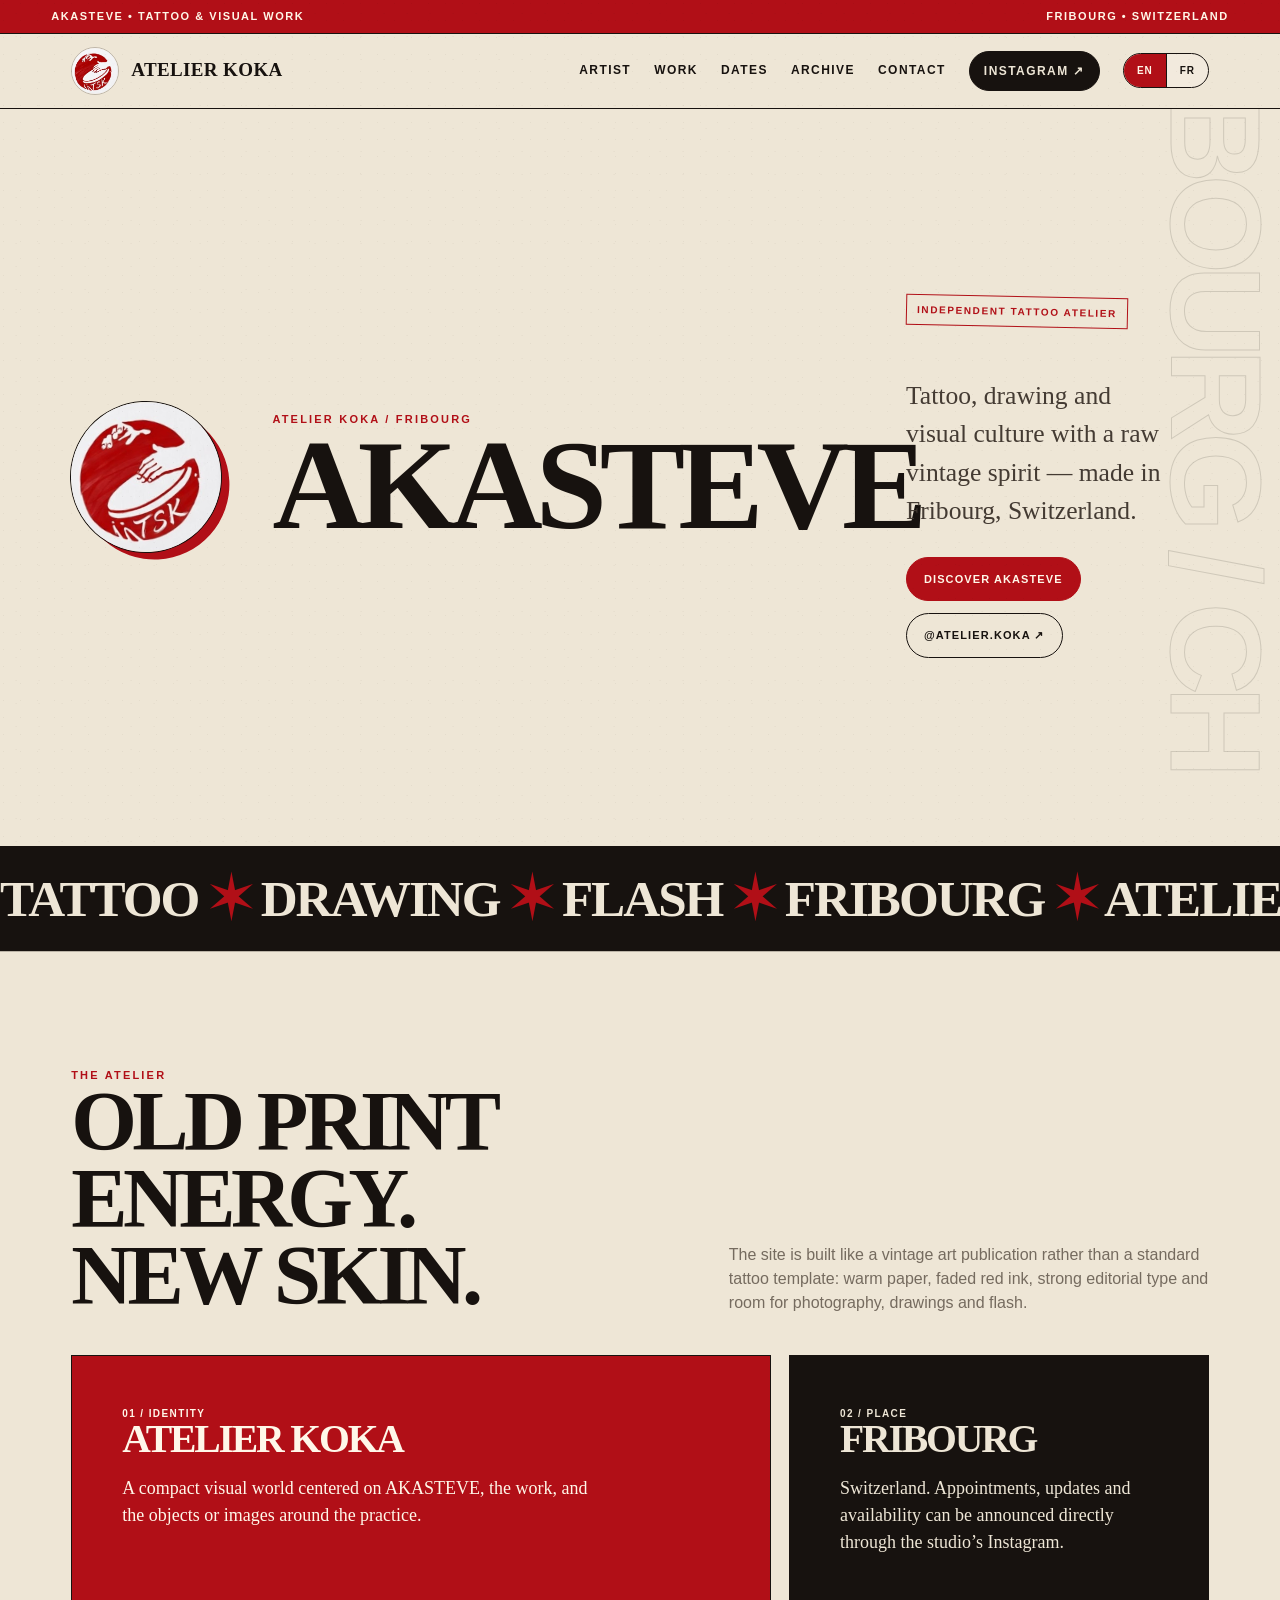
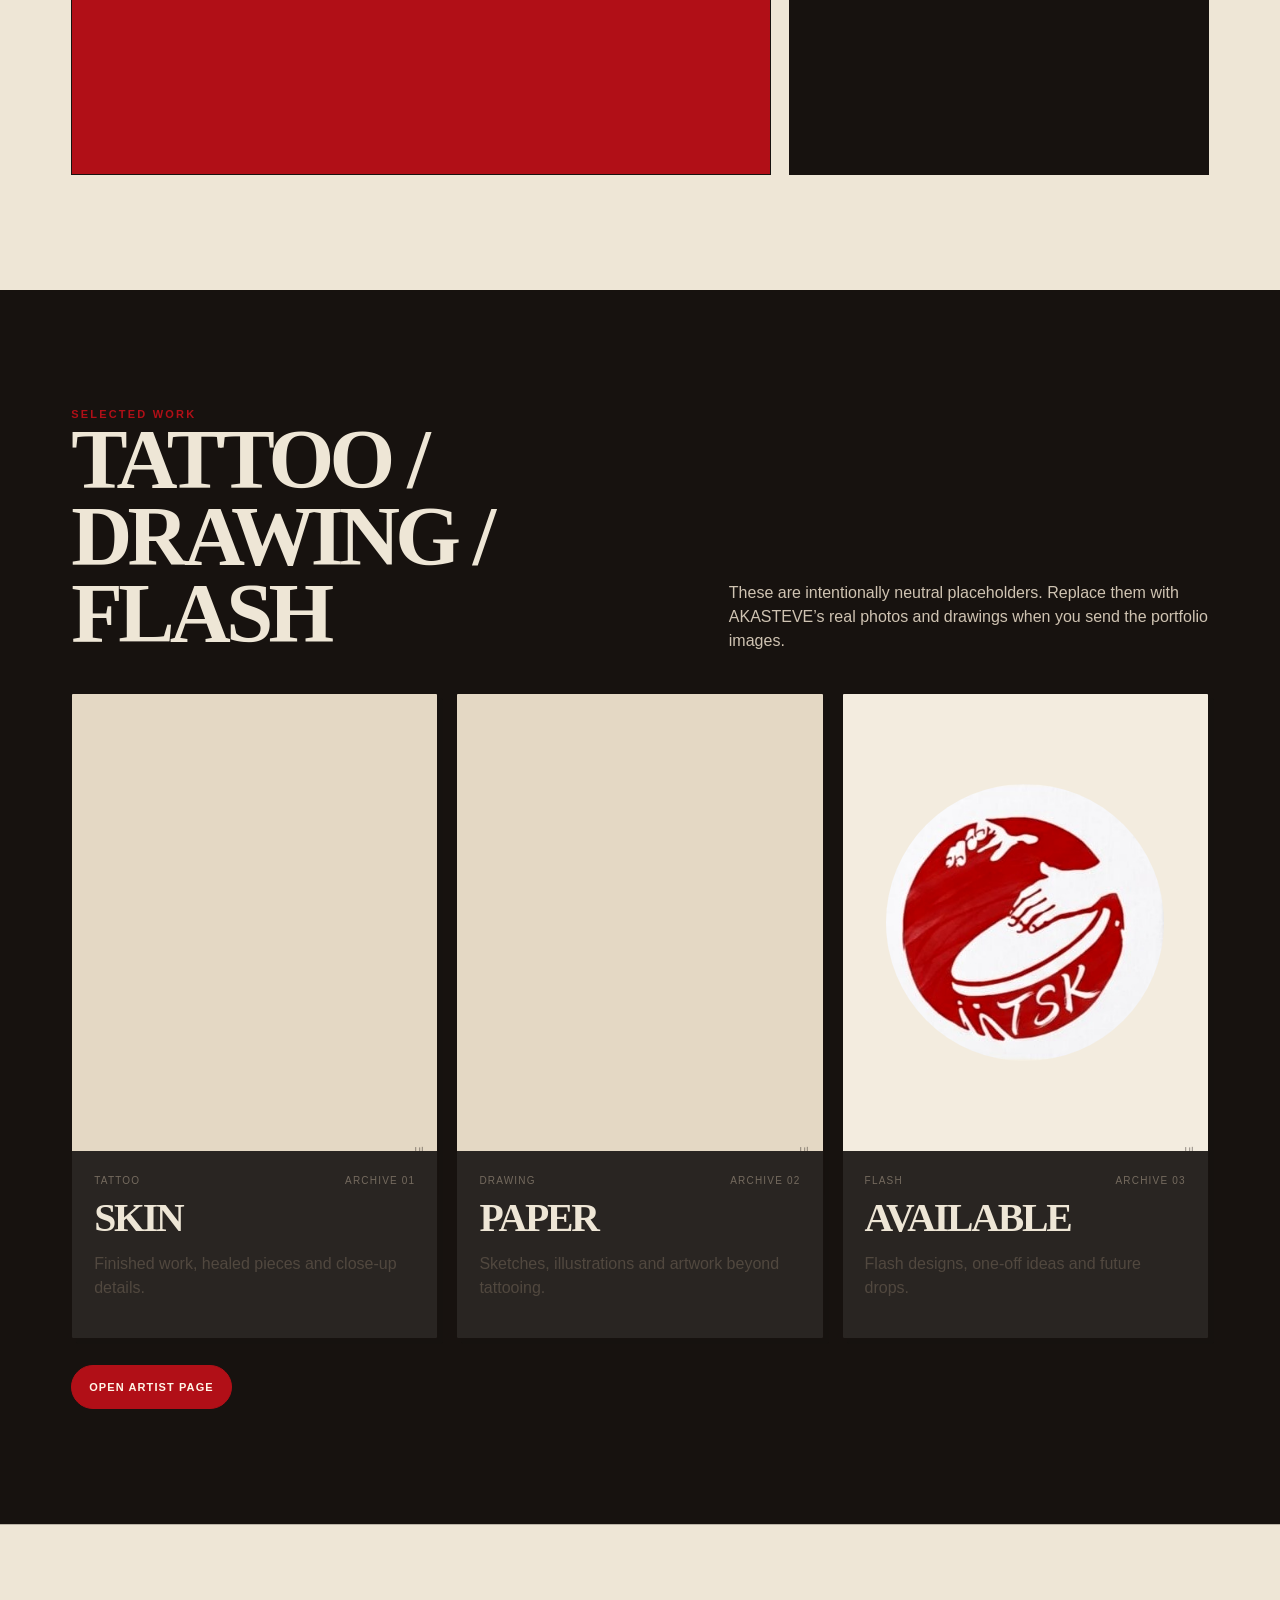
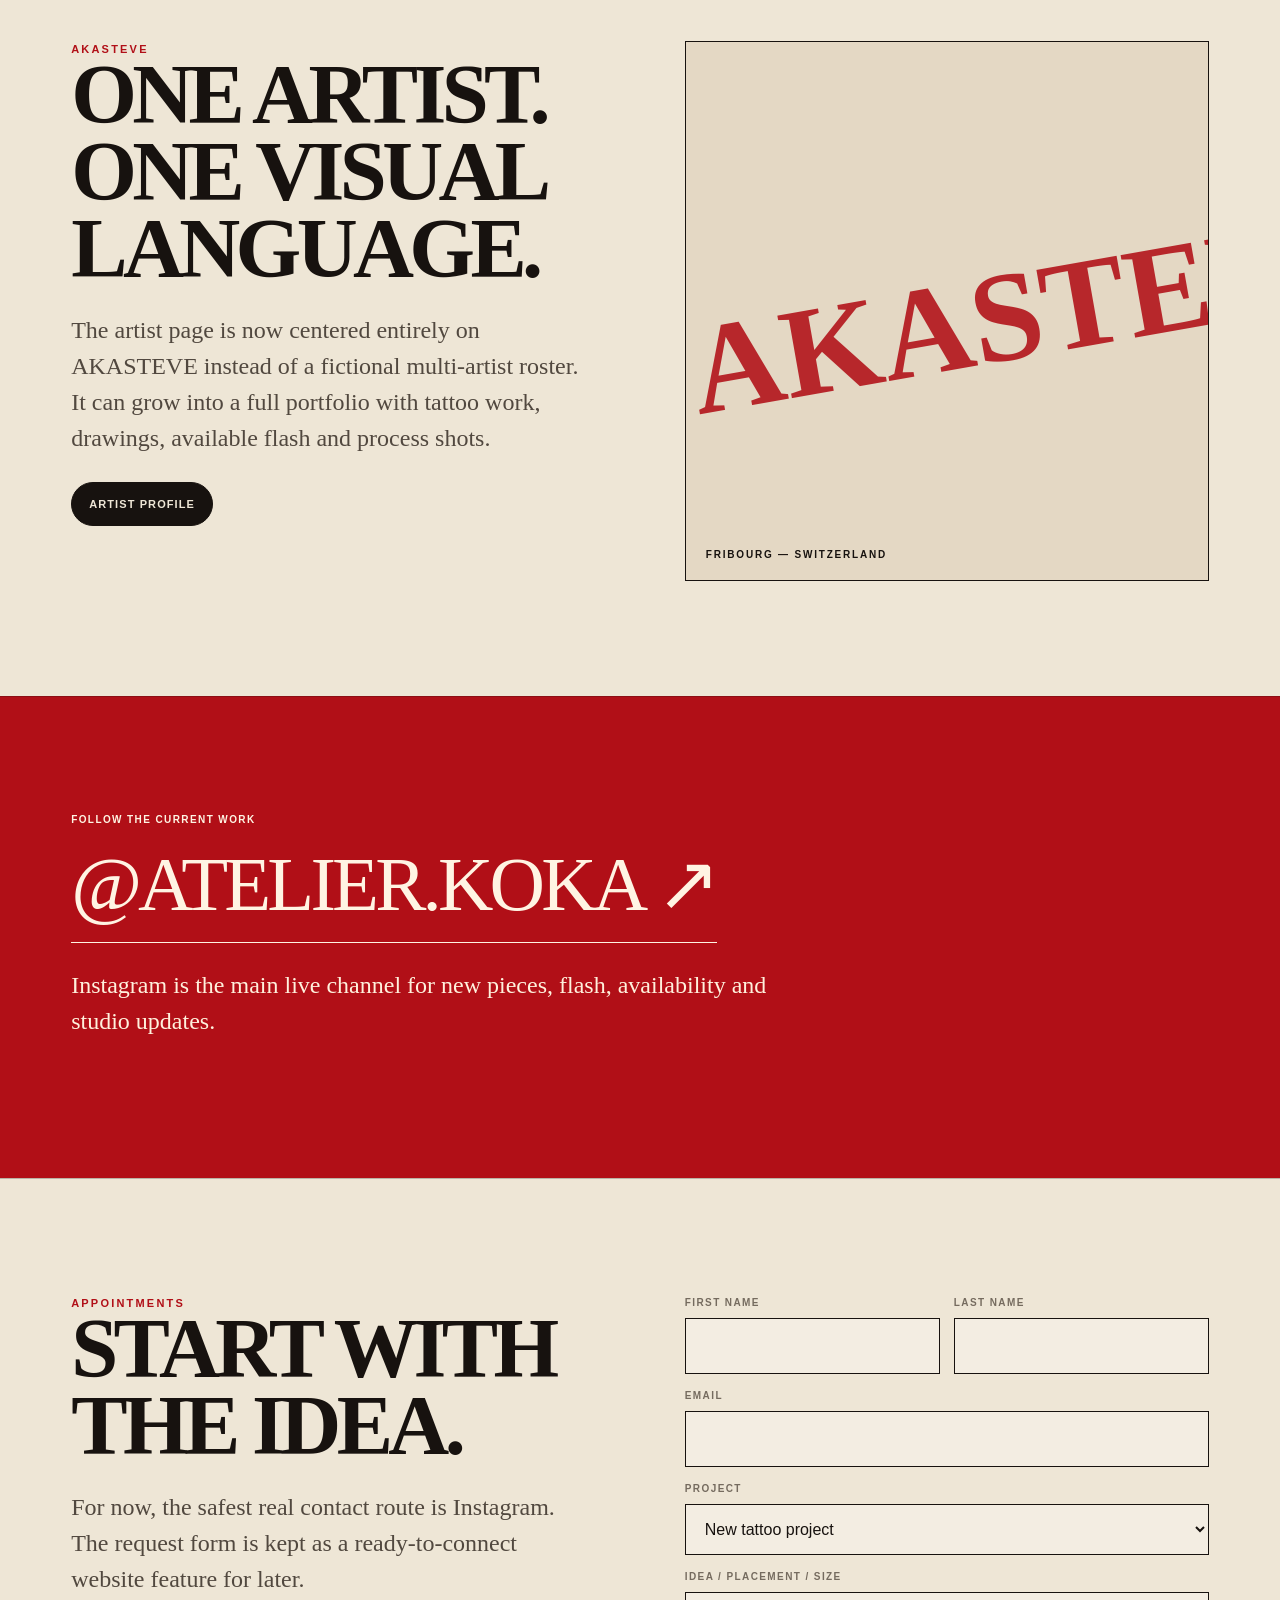
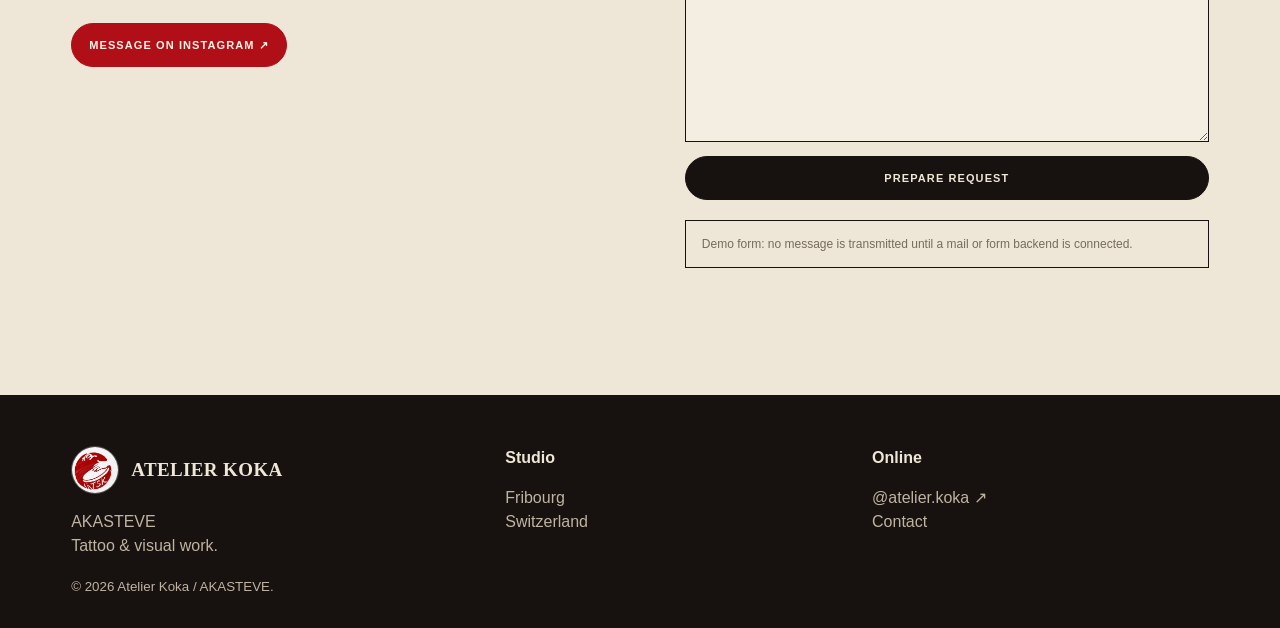
==== commit 0d8029ea: "Revert "Add editable visual homepage" This reverts commit 79b4ecab4b13a0d6b44148e90a0aec8a00feba97." ====
--- a/index.html
+++ b/index.html
@@ -1,53 +1,13 @@
-<!doctype html>
-<html lang="en">
-<head>
-  <meta charset="utf-8">
-  <meta name="viewport" content="width=device-width,initial-scale=1">
-  <title>Atelier Koka — AKASTEVE Tattoo, Fribourg</title>
-  <meta name="description" content="Atelier Koka — tattoo and visual work by AKASTEVE in Fribourg, Switzerland.">
-  <link rel="icon" href="assets/atelier-koka-logo-square.jpg">
-  <link rel="stylesheet" href="styles.css?v=20260822">
-</head>
-<body>
-  <div class="topbar"><span>AKASTEVE • Tattoo & visual work</span><span>Fribourg • Switzerland</span></div>
-  <header class="site-header">
-    <nav class="nav">
-      <a class="brand" href="index.html"><img class="brand-logo" src="assets/atelier-koka-logo-square.jpg" alt="Atelier Koka logo">ATELIER KOKA</a>
-      <button class="menu-btn" aria-label="Menu">☰</button>
-      <div class="nav-links">
-        <a href="artists/akasteve.html">Artist</a>
-        <a href="#work">Work</a>
-        <a href="events/index.html">Dates</a>
-        <a href="blog/index.html">Archive</a>
-        <a href="contact/index.html">Contact</a>
-        <a class="nav-cta" target="_blank" rel="noopener" href="https://www.instagram.com/atelier.koka/">Instagram ↗</a>
-      </div>
-    </nav>
-  </header>
-
-  <main id="siteContentApp" data-content-page="home">
-    <section class="page-hero">
-      <div class="container">
-        <div class="kicker">Atelier Koka / Fribourg</div>
-        <h1>AKASTEVE</h1>
-        <p class="lede">Tattoo, drawing and visual culture with a raw vintage spirit.</p>
-      </div>
-    </section>
-  </main>
-
-  <footer class="footer">
-    <div class="container footer-grid">
-      <div>
-        <a class="brand" href="index.html"><img class="brand-logo" src="assets/atelier-koka-logo-square.jpg" alt="Atelier Koka logo">ATELIER KOKA</a>
-        <p>AKASTEVE<br>Tattoo & visual work.</p>
-      </div>
-      <div><strong>Studio</strong><p>Fribourg<br>Switzerland</p></div>
-      <div><strong>Online</strong><p><a target="_blank" rel="noopener" href="https://www.instagram.com/atelier.koka/">@atelier.koka ↗</a><br><a href="contact/index.html">Contact</a></p></div>
-    </div>
-    <div class="container"><small>© 2026 Atelier Koka / AKASTEVE.</small></div>
-  </footer>
-  <script src="site-content.js?v=20260822"></script>
-  <script src="cms.js?v=20260822"></script>
-  <script src="script.js?v=20260822"></script>
-</body>
-</html>
+<!doctype html><html lang="en"><head><meta charset="utf-8"><meta name="viewport" content="width=device-width,initial-scale=1"><title>Atelier Koka — AKASTEVE Tattoo, Fribourg</title><meta name="description" content="Atelier Koka — tattoo and visual work by AKASTEVE in Fribourg, Switzerland."><link rel="icon" href="assets/atelier-koka-logo-square.jpg"><link rel="stylesheet" href="styles.css"></head><body>
+<div class="topbar"><span>AKASTEVE • Tattoo & visual work</span><span>Fribourg • Switzerland</span></div>
+<header class="site-header"><nav class="nav"><a class="brand" href="index.html"><img class="brand-logo" src="assets/atelier-koka-logo-square.jpg" alt="Atelier Koka logo">ATELIER KOKA</a><button class="menu-btn" aria-label="Menu">☰</button><div class="nav-links"><a href="artists/akasteve.html">Artist</a><a href="#work">Work</a><a href="events/index.html">Dates</a><a href="blog/index.html">Archive</a><a href="contact/index.html">Contact</a><a class="nav-cta" target="_blank" rel="noopener" href="https://www.instagram.com/atelier.koka/">Instagram ↗</a></div></nav></header>
+<main>
+<section class="hero"><div class="container hero-grid"><div class="hero-logo-wrap"><img class="hero-logo" src="assets/atelier-koka-logo-square.jpg" alt="Atelier Koka red vintage logo"><div><div class="kicker">Atelier Koka / Fribourg</div><h1>AKASTEVE</h1></div></div><div><span class="hero-stamp">Independent tattoo atelier</span><p class="hero-copy">Tattoo, drawing and visual culture with a raw vintage spirit — made in Fribourg, Switzerland.</p><div class="btn-row"><a class="btn accent" href="artists/akasteve.html">Discover AKASTEVE</a><a class="btn" target="_blank" rel="noopener" href="https://www.instagram.com/atelier.koka/">@atelier.koka ↗</a></div></div></div></section>
+<div class="marquee"><div class="marquee-track"><span>Tattoo <b>✶</b> Drawing <b>✶</b> Flash <b>✶</b> Fribourg <b>✶</b> Atelier Koka <b>✶</b> AKASTEVE <b>✶</b> Tattoo <b>✶</b> Drawing <b>✶</b> Flash <b>✶</b> Fribourg <b>✶</b> Atelier Koka <b>✶</b> AKASTEVE <b>✶</b></span></div></div>
+<section class="section"><div class="container"><div class="section-head"><div><div class="kicker">The atelier</div><h2>Old print energy.<br>New skin.</h2></div><p>The site is built like a vintage art publication rather than a standard tattoo template: warm paper, faded red ink, strong editorial type and room for photography, drawings and flash.</p></div><div class="poster-grid"><div class="poster red"><div class="poster-copy"><div class="smallcaps">01 / Identity</div><h3>Atelier Koka</h3><p>A compact visual world centered on AKASTEVE, the work, and the objects or images around the practice.</p></div><div class="number">01</div></div><div class="poster ink"><div class="poster-copy"><div class="smallcaps">02 / Place</div><h3>Fribourg</h3><p>Switzerland. Appointments, updates and availability can be announced directly through the studio’s Instagram.</p></div><div class="number">02</div></div></div></div></section>
+<section class="section ink" id="work"><div class="container"><div class="section-head"><div><div class="kicker">Selected work</div><h2>Tattoo / Drawing / Flash</h2></div><p>These are intentionally neutral placeholders. Replace them with AKASTEVE’s real photos and drawings when you send the portfolio images.</p></div><div class="grid-3"><article class="card"><div class="card-media"></div><div class="card-body"><div class="meta"><span>Tattoo</span><span>Archive 01</span></div><h3>Skin</h3><p>Finished work, healed pieces and close-up details.</p></div></article><article class="card"><div class="card-media"></div><div class="card-body"><div class="meta"><span>Drawing</span><span>Archive 02</span></div><h3>Paper</h3><p>Sketches, illustrations and artwork beyond tattooing.</p></div></article><article class="card"><div class="card-media logo-media"><img src="assets/atelier-koka-logo-square.jpg" alt="Atelier Koka logo"></div><div class="card-body"><div class="meta"><span>Flash</span><span>Archive 03</span></div><h3>Available</h3><p>Flash designs, one-off ideas and future drops.</p></div></article></div><div class="btn-row"><a class="btn accent" href="artists/akasteve.html">Open artist page</a></div></div></section>
+<section class="section"><div class="container split"><div><div class="kicker">AKASTEVE</div><h2>One artist.<br>One visual language.</h2><p class="lede">The artist page is now centered entirely on AKASTEVE instead of a fictional multi-artist roster. It can grow into a full portfolio with tattoo work, drawings, available flash and process shots.</p><div class="btn-row"><a class="btn primary" href="artists/akasteve.html">Artist profile</a></div></div><div class="art-panel"></div></div></section>
+<section class="section red"><div class="container"><div class="smallcaps">Follow the current work</div><a class="social-big" target="_blank" rel="noopener" href="https://www.instagram.com/atelier.koka/">@atelier.koka ↗</a><p class="lede" style="color:#fff1dd">Instagram is the main live channel for new pieces, flash, availability and studio updates.</p></div></section>
+<section class="section" id="booking"><div class="container split"><div><div class="kicker">Appointments</div><h2>Start with the idea.</h2><p class="lede">For now, the safest real contact route is Instagram. The request form is kept as a ready-to-connect website feature for later.</p><div class="btn-row"><a class="btn accent" target="_blank" rel="noopener" href="https://www.instagram.com/atelier.koka/">Message on Instagram ↗</a></div></div><form class="form-grid" data-contact-form><div class="field"><label>First name</label><input required name="firstName"></div><div class="field"><label>Last name</label><input name="lastName"></div><div class="field full"><label>Email</label><input required type="email" name="email"></div><div class="field full"><label>Project</label><select name="subject"><option>New tattoo project</option><option>Flash</option><option>Artwork / collaboration</option><option>General question</option></select></div><div class="field full"><label>Idea / placement / size</label><textarea required name="message"></textarea></div><div class="field full"><button class="btn primary" type="submit">Prepare request</button><p class="notice" data-form-status>Demo form: no message is transmitted until a mail or form backend is connected.</p></div></form></div></section>
+</main>
+<footer class="footer"><div class="container footer-grid"><div><a class="brand" href="index.html"><img class="brand-logo" src="assets/atelier-koka-logo-square.jpg" alt="Atelier Koka logo">ATELIER KOKA</a><p>AKASTEVE<br>Tattoo & visual work.</p></div><div><strong>Studio</strong><p>Fribourg<br>Switzerland</p></div><div><strong>Online</strong><p><a target="_blank" rel="noopener" href="https://www.instagram.com/atelier.koka/">@atelier.koka ↗</a><br><a href="contact/index.html">Contact</a></p></div></div><div class="container"><small>© 2026 Atelier Koka / AKASTEVE.</small></div></footer><script src="script.js"></script></body></html>
--- a/styles.css
+++ b/styles.css
@@ -33,41 +33,27 @@
 .menu-btn{display:none;background:none;border:0;color:var(--ink);font-size:28px}
 main{overflow:hidden}.container{max-width:var(--max);margin:auto;padding-left:var(--pad);padding-right:var(--pad)}
 .hero{min-height:82vh;display:grid;align-items:center;padding:clamp(60px,9vw,120px) 0;position:relative;border-bottom:1px solid var(--ink)}
-.hero::after{content:"FRIBOURG / CH";position:absolute;right:-2.4vw;top:14%;font-size:clamp(48px,10vw,150px);font-weight:900;letter-spacing:0;color:transparent;-webkit-text-stroke:1px rgba(23,18,15,.14);transform:rotate(90deg) translateX(65%);transform-origin:100% 0;pointer-events:none}
+.hero::after{content:"FRIBOURG / CH";position:absolute;right:-2.4vw;top:14%;font-size:clamp(48px,10vw,150px);font-weight:900;letter-spacing:-.07em;color:transparent;-webkit-text-stroke:1px rgba(23,18,15,.14);transform:rotate(90deg) translateX(65%);transform-origin:100% 0;pointer-events:none}
 .hero-grid{display:grid;grid-template-columns:1.14fr .86fr;gap:clamp(32px,6vw,95px);align-items:center;position:relative;z-index:2}
 .hero-logo-wrap{display:grid;grid-template-columns:minmax(150px,280px) 1fr;gap:clamp(22px,4vw,55px);align-items:center}.hero-logo{width:100%;border-radius:50%;box-shadow:0 0 0 1px var(--ink),8px 8px 0 var(--red);transform:rotate(-3deg)}
 .kicker{text-transform:uppercase;letter-spacing:.2em;font-size:11px;color:var(--red);font-weight:900}
-h1,h2,h3{margin:0;line-height:.91;letter-spacing:0;text-transform:uppercase}
+h1,h2,h3{margin:0;line-height:.91;letter-spacing:-.055em;text-transform:uppercase}
 h1{font-family:Georgia,'Times New Roman',serif;font-size:clamp(54px,10vw,138px);max-width:8.7ch;font-weight:700}h2{font-family:Georgia,'Times New Roman',serif;font-size:clamp(40px,6.6vw,90px);font-weight:700}h3{font-family:Georgia,'Times New Roman',serif;font-size:clamp(26px,3.1vw,45px);font-weight:700}
 .hero-copy{font-family:Georgia,'Times New Roman',serif;font-size:clamp(18px,2vw,26px);max-width:500px;color:#443b33}.hero-stamp{display:inline-block;margin-bottom:24px;border:1px solid var(--red);color:var(--red);padding:7px 10px;text-transform:uppercase;font-size:10px;letter-spacing:.16em;font-weight:800;transform:rotate(1.2deg)}
 .btn-row{display:flex;gap:12px;flex-wrap:wrap;margin-top:26px}.btn{display:inline-flex;align-items:center;justify-content:center;padding:13px 17px;border-radius:999px;border:1px solid var(--ink);text-transform:uppercase;font-weight:900;font-size:11px;letter-spacing:.1em;transition:.2s;background:transparent}.btn:hover{transform:translateY(-2px) rotate(-.3deg)}.btn.primary{background:var(--ink);color:var(--paper)}.btn.accent{background:var(--red);border-color:var(--red);color:#fff6e8}
 .section{padding:clamp(65px,9vw,130px) 0;border-top:1px solid var(--line)}.section.red{background:var(--red);color:#fff4e3}.section.ink{background:var(--ink);color:var(--paper)}
 .section-head{display:flex;justify-content:space-between;align-items:end;gap:30px;margin-bottom:40px}.section-head p{max-width:480px;color:var(--muted);margin:0}.section.ink .section-head p,.section.ink .lede{color:#cfc3b2}.section.red .kicker{color:#fff4e3}
-.marquee{background:var(--ink);color:var(--paper);border-top:1px solid var(--ink);border-bottom:1px solid var(--ink);padding:13px 0;overflow:hidden;white-space:nowrap}.marquee-track{display:inline-block;animation:scroll 24s linear infinite;font-family:Georgia,serif;font-size:clamp(26px,4vw,54px);font-weight:700;text-transform:uppercase;letter-spacing:0}.marquee-track span{margin-right:36px}.marquee-track b{color:var(--red)}@keyframes scroll{to{transform:translateX(-50%)}}
+.marquee{background:var(--ink);color:var(--paper);border-top:1px solid var(--ink);border-bottom:1px solid var(--ink);padding:13px 0;overflow:hidden;white-space:nowrap}.marquee-track{display:inline-block;animation:scroll 24s linear infinite;font-family:Georgia,serif;font-size:clamp(26px,4vw,54px);font-weight:700;text-transform:uppercase;letter-spacing:-.04em}.marquee-track span{margin-right:36px}.marquee-track b{color:var(--red)}@keyframes scroll{to{transform:translateX(-50%)}}
 .grid-3{display:grid;grid-template-columns:repeat(3,1fr);gap:18px}.grid-2{display:grid;grid-template-columns:repeat(2,1fr);gap:18px}
 .card{border:1px solid var(--ink);border-radius:var(--radius);overflow:hidden;background:rgba(255,255,255,.08);position:relative;box-shadow:5px 5px 0 rgba(23,18,15,.07)}.card-media{aspect-ratio:4/5;background:var(--paper-2);position:relative;overflow:hidden}.card-media.logo-media{display:grid;place-items:center;padding:12%;background:#f3ecdf}.card-media.logo-media img{width:100%;border-radius:50%;filter:contrast(1.08)}.card-media::after{content:"ARCHIVE";position:absolute;right:10px;bottom:6px;font-size:11px;letter-spacing:.18em;font-weight:900;color:rgba(23,18,15,.35);transform:rotate(-90deg);transform-origin:right bottom}
 .card-body{padding:22px}.meta{display:flex;justify-content:space-between;gap:12px;text-transform:uppercase;font-size:10px;letter-spacing:.12em;color:var(--muted);margin-bottom:12px}.tags{color:var(--red);font-weight:900;margin-top:10px;text-transform:uppercase;letter-spacing:.08em;font-size:12px}.card p{color:#51483f}.card-link{display:inline-block;margin-top:14px;text-transform:uppercase;font-size:11px;font-weight:900;border-bottom:1px solid currentColor}
 .poster-grid{display:grid;grid-template-columns:1.25fr .75fr;gap:18px}.poster{min-height:420px;border:1px solid var(--ink);padding:clamp(24px,4vw,50px);position:relative;overflow:hidden;background:var(--paper-2)}.poster.red{background:var(--red);color:#fff7e9}.poster.ink{background:var(--ink);color:var(--paper)}.poster .number{font-family:Georgia,serif;font-size:clamp(70px,12vw,175px);line-height:.72;color:transparent;-webkit-text-stroke:1px currentColor;opacity:.4;position:absolute;right:12px;bottom:22px}.poster-copy{position:relative;z-index:2;max-width:480px}.poster p{font-family:Georgia,serif;font-size:18px}
-.event-list{border-top:1px solid var(--ink)}.event-row{display:grid;grid-template-columns:180px 1fr auto;gap:20px;align-items:center;padding:22px 0;border-bottom:1px solid var(--ink)}.event-row strong{font-family:Georgia,serif;font-size:clamp(25px,4vw,54px);letter-spacing:0;text-transform:uppercase}.pill{border:1px solid var(--ink);padding:8px 12px;border-radius:999px;font-size:10px;text-transform:uppercase;letter-spacing:.1em}
+.event-list{border-top:1px solid var(--ink)}.event-row{display:grid;grid-template-columns:180px 1fr auto;gap:20px;align-items:center;padding:22px 0;border-bottom:1px solid var(--ink)}.event-row strong{font-family:Georgia,serif;font-size:clamp(25px,4vw,54px);letter-spacing:-.05em;text-transform:uppercase}.pill{border:1px solid var(--ink);padding:8px 12px;border-radius:999px;font-size:10px;text-transform:uppercase;letter-spacing:.1em}
 .split{display:grid;grid-template-columns:1fr 1fr;gap:clamp(30px,7vw,100px);align-items:start}.art-panel{min-height:540px;border:1px solid var(--ink);position:relative;overflow:hidden;background:var(--paper-2);display:grid;place-items:center}.art-panel::before{content:"AKASTEVE";font-family:Georgia,serif;font-size:clamp(56px,10vw,130px);font-weight:700;color:var(--red);transform:rotate(-10deg);opacity:.88}.art-panel::after{content:"FRIBOURG — SWITZERLAND";position:absolute;left:20px;bottom:18px;font-size:10px;letter-spacing:.18em;font-weight:900}.quote{font-family:Georgia,serif;font-style:italic;font-size:clamp(30px,4vw,56px);line-height:1.08;max-width:13ch}.quote em{color:var(--red)}
 .form-grid{display:grid;grid-template-columns:1fr 1fr;gap:14px}.field{display:flex;flex-direction:column;gap:8px}.field.full{grid-column:1/-1}.field label{text-transform:uppercase;font-size:10px;letter-spacing:.14em;color:var(--muted);font-weight:800}.field input,.field textarea,.field select{background:rgba(255,255,255,.28);color:var(--ink);border:1px solid var(--ink);border-radius:0;padding:15px;outline:none}.field textarea{min-height:150px;resize:vertical}.field input:focus,.field textarea:focus,.field select:focus{border-color:var(--red);box-shadow:inset 0 0 0 1px var(--red)}
 .footer{background:var(--ink);color:var(--paper);border-top:1px solid var(--ink);padding:50px 0 30px}.footer-grid{display:grid;grid-template-columns:1.2fr 1fr 1fr;gap:30px}.footer small,.footer p{color:#bfb3a3}.footer .brand-logo{border-color:rgba(238,230,214,.25)}
 .page-hero{padding:100px 0 55px;border-bottom:1px solid var(--ink)}.page-hero h1{max-width:11ch}.lede{font-family:Georgia,serif;font-size:clamp(18px,2vw,24px);max-width:720px;color:#51483f;margin-top:24px}.detail-grid{display:grid;grid-template-columns:.8fr 1.2fr;gap:clamp(30px,7vw,90px);align-items:start}.detail-copy p{font-family:Georgia,serif;font-size:18px;color:#51483f}.detail-gallery{display:grid;grid-template-columns:1fr 1fr;gap:14px}.tile{aspect-ratio:1;background:var(--paper-2);border:1px solid var(--ink);position:relative;overflow:hidden}.tile:nth-child(2n){aspect-ratio:4/5}.tile::after{content:"PORTFOLIO / IMAGE";position:absolute;inset:0;display:grid;place-items:center;font-size:10px;letter-spacing:.18em;font-weight:900;color:rgba(23,18,15,.35);background:repeating-linear-gradient(135deg,transparent 0 18px,rgba(177,15,23,.06) 18px 20px)}
 .article{max-width:850px;margin:auto}.article h1{font-size:clamp(48px,8vw,100px);max-width:none}.article p{font-family:Georgia,serif;font-size:20px;line-height:1.8;color:#4b423a}.article .dropcap:first-letter{float:left;font-size:78px;line-height:.75;padding:10px 12px 0 0;color:var(--red)}
-.notice{padding:14px 16px;border:1px solid var(--ink);color:var(--muted);font-size:12px}.social-big{font-family:Georgia,serif;font-size:clamp(35px,6vw,85px);text-transform:uppercase;letter-spacing:0;border-bottom:1px solid currentColor;display:inline-block}.smallcaps{text-transform:uppercase;letter-spacing:.14em;font-size:10px;font-weight:900}.map-card{border:1px solid var(--ink);padding:28px;background:var(--paper-2)}
-.cms-hero{min-height:calc(100vh - 100px);display:grid;align-items:center;padding:clamp(54px,7vw,100px) 0 44px;position:relative;border-bottom:1px solid var(--ink);background:linear-gradient(90deg,rgba(177,15,23,.10),transparent 38%),var(--paper)}
-.cms-hero::after{content:"ATELIER KOKA";position:absolute;right:-4vw;bottom:6%;font-size:clamp(54px,12vw,170px);font-weight:900;letter-spacing:0;color:transparent;-webkit-text-stroke:1px rgba(23,18,15,.16);pointer-events:none}
-.cms-hero-grid{display:grid;grid-template-columns:minmax(0,1fr) minmax(420px,.95fr);gap:clamp(32px,6vw,86px);align-items:center;position:relative;z-index:2}
-.cms-hero-copy{display:grid;justify-items:start;gap:18px}.cms-hero-copy h1{font-size:clamp(54px,7vw,105px);max-width:100%}
-.cms-collage{position:relative;min-height:clamp(460px,58vw,690px)}
-.cms-collage img{position:absolute;object-fit:cover;border:1px solid var(--ink);box-shadow:8px 8px 0 rgba(23,18,15,.15);filter:contrast(1.04) saturate(.96)}
-.cms-collage-main{inset:0 8% 12% 0;width:86%;height:82%;transform:rotate(-1.5deg)}
-.cms-collage-card{right:0;bottom:0;width:min(45%,310px);height:min(45%,310px);transform:rotate(4deg);background:var(--paper)}
-.cms-card-strip{display:grid;grid-template-columns:repeat(3,1fr);gap:18px}.cms-info-card{min-height:320px;border:1px solid var(--ink);background:var(--paper-2);padding:clamp(22px,3vw,36px);display:flex;flex-direction:column;justify-content:space-between}.cms-info-card:nth-child(2){background:var(--ink);color:var(--paper)}.cms-info-card:nth-child(3){background:var(--red);color:#fff6e8}.cms-info-card p{font-family:Georgia,serif;font-size:18px;margin:18px 0 0}
-.cms-gallery-grid{display:grid;grid-template-columns:repeat(4,1fr);gap:14px}.cms-gallery-card{border:1px solid var(--paper);background:rgba(255,255,255,.08);overflow:hidden}.cms-gallery-card figure{margin:0;aspect-ratio:4/5;overflow:hidden;background:var(--paper-2)}.cms-gallery-card img{width:100%;height:100%;object-fit:cover;transition:transform .35s ease}.cms-gallery-card:hover img{transform:scale(1.04)}.cms-gallery-card .card-body{padding:19px}.cms-gallery-card h3{font-size:clamp(24px,2.5vw,34px)}.cms-gallery-card p{color:#d8cebf}
-.cms-editorial-image{margin:0;min-height:520px;border:1px solid var(--ink);overflow:hidden;background:var(--paper-2)}.cms-editorial-image img{width:100%;height:100%;min-height:520px;object-fit:cover}.cms-note-list{display:grid;grid-template-columns:repeat(2,minmax(0,1fr));gap:10px;margin:28px 0 0;padding:0;list-style:none}.cms-note-list li{border:1px solid var(--line);padding:13px 14px;text-transform:uppercase;font-size:11px;font-weight:900;letter-spacing:.08em;background:rgba(255,255,255,.24)}
-.cms-process h2{max-width:760px;margin-top:12px}.cms-process-grid{display:grid;grid-template-columns:repeat(3,1fr);gap:18px;margin-top:38px}.cms-process-grid article{border:1px solid rgba(255,246,232,.55);padding:26px;background:rgba(23,18,15,.16)}.cms-process-grid span{font-family:Georgia,serif;font-size:54px;line-height:1;color:transparent;-webkit-text-stroke:1px #fff6e8;opacity:.72}.cms-process-grid p{color:#fff1dd}
-.cms-booking{background:linear-gradient(135deg,rgba(14,109,104,.10),transparent 34%),var(--paper)}
-@media(max-width:1050px){.cms-gallery-grid{grid-template-columns:repeat(2,1fr)}.cms-card-strip,.cms-process-grid{grid-template-columns:1fr}.cms-info-card{min-height:240px}}
-@media(max-width:850px){.hero-grid,.split,.detail-grid,.poster-grid,.cms-hero-grid{grid-template-columns:1fr}.hero-logo-wrap{grid-template-columns:140px 1fr}.grid-3{grid-template-columns:1fr 1fr}.event-row{grid-template-columns:1fr}.event-row .pill{justify-self:start}.nav-links{display:none;position:absolute;left:0;right:0;top:75px;background:var(--paper);padding:22px var(--pad);flex-direction:column;align-items:flex-start;border-bottom:1px solid var(--ink)}.nav-links.open{display:flex}.lang-switch{margin-top:4px}.menu-btn{display:block}.hero::after,.cms-hero::after{display:none}.footer-grid{grid-template-columns:1fr 1fr}.cms-collage{min-height:440px}.cms-note-list{grid-template-columns:1fr}}
-@media(max-width:560px){.grid-3,.grid-2,.footer-grid,.form-grid,.detail-gallery,.cms-gallery-grid{grid-template-columns:1fr}.field.full{grid-column:auto}.topbar{font-size:9px;line-height:1.35;white-space:normal;overflow:visible;flex-wrap:wrap;justify-content:center;gap:4px 14px;text-align:center}.section-head{align-items:start;flex-direction:column}.hero,.cms-hero{min-height:auto}.hero-logo-wrap{grid-template-columns:105px 1fr}.brand{font-size:15px}.brand-logo{width:42px;height:42px}.nav{padding-top:10px;padding-bottom:10px}.cms-collage{min-height:360px}.cms-collage-main{inset:0 0 18% 0;width:100%;height:74%}.cms-collage-card{width:56%;height:42%}.cms-process-grid span{font-size:42px}}
+.notice{padding:14px 16px;border:1px solid var(--ink);color:var(--muted);font-size:12px}.social-big{font-family:Georgia,serif;font-size:clamp(35px,6vw,85px);text-transform:uppercase;letter-spacing:-.05em;border-bottom:1px solid currentColor;display:inline-block}.smallcaps{text-transform:uppercase;letter-spacing:.14em;font-size:10px;font-weight:900}.map-card{border:1px solid var(--ink);padding:28px;background:var(--paper-2)}
+@media(max-width:850px){.hero-grid,.split,.detail-grid,.poster-grid{grid-template-columns:1fr}.hero-logo-wrap{grid-template-columns:140px 1fr}.grid-3{grid-template-columns:1fr 1fr}.event-row{grid-template-columns:1fr}.event-row .pill{justify-self:start}.nav-links{display:none;position:absolute;left:0;right:0;top:75px;background:var(--paper);padding:22px var(--pad);flex-direction:column;align-items:flex-start;border-bottom:1px solid var(--ink)}.nav-links.open{display:flex}.lang-switch{margin-top:4px}.menu-btn{display:block}.hero::after{display:none}.footer-grid{grid-template-columns:1fr 1fr}}
+@media(max-width:560px){.grid-3,.grid-2,.footer-grid,.form-grid,.detail-gallery{grid-template-columns:1fr}.field.full{grid-column:auto}.topbar{font-size:9px}.section-head{align-items:start;flex-direction:column}.hero{min-height:auto}.hero-logo-wrap{grid-template-columns:105px 1fr}.brand{font-size:15px}.brand-logo{width:42px;height:42px}.nav{padding-top:10px;padding-bottom:10px}}
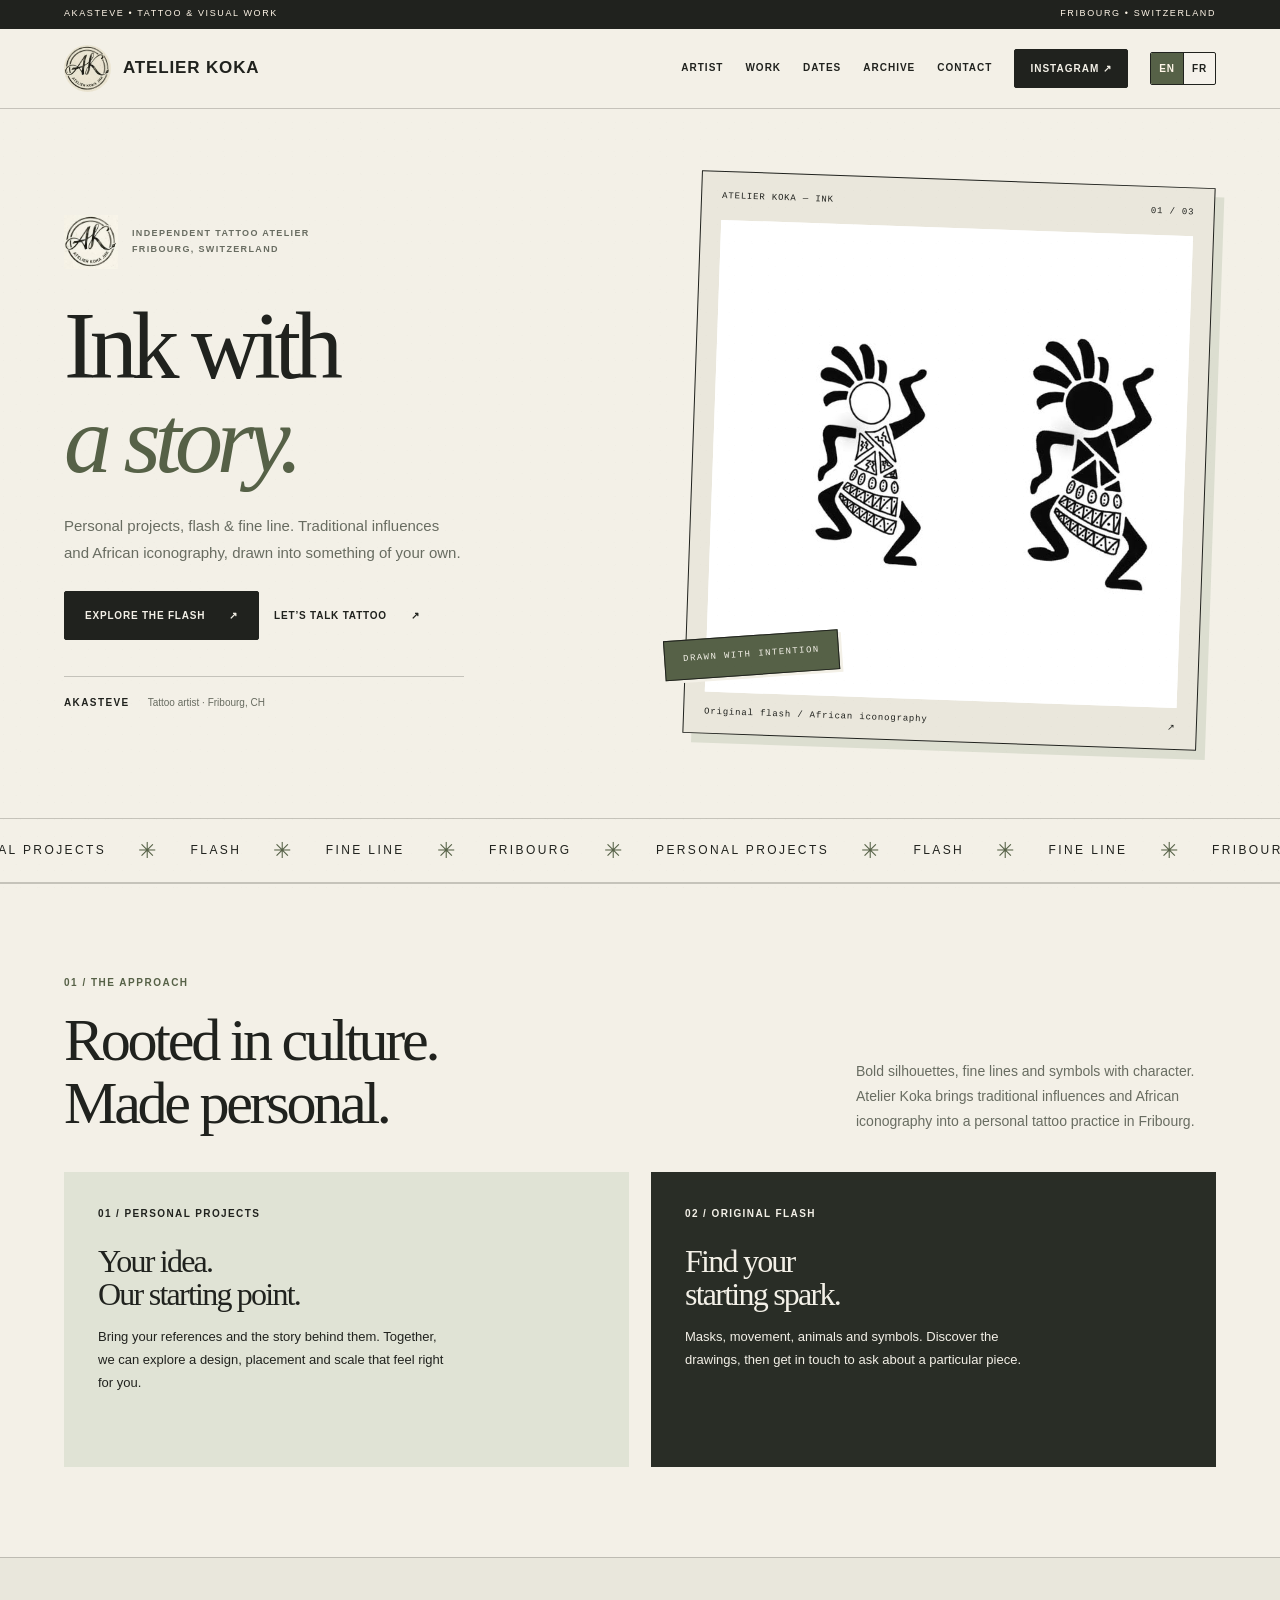
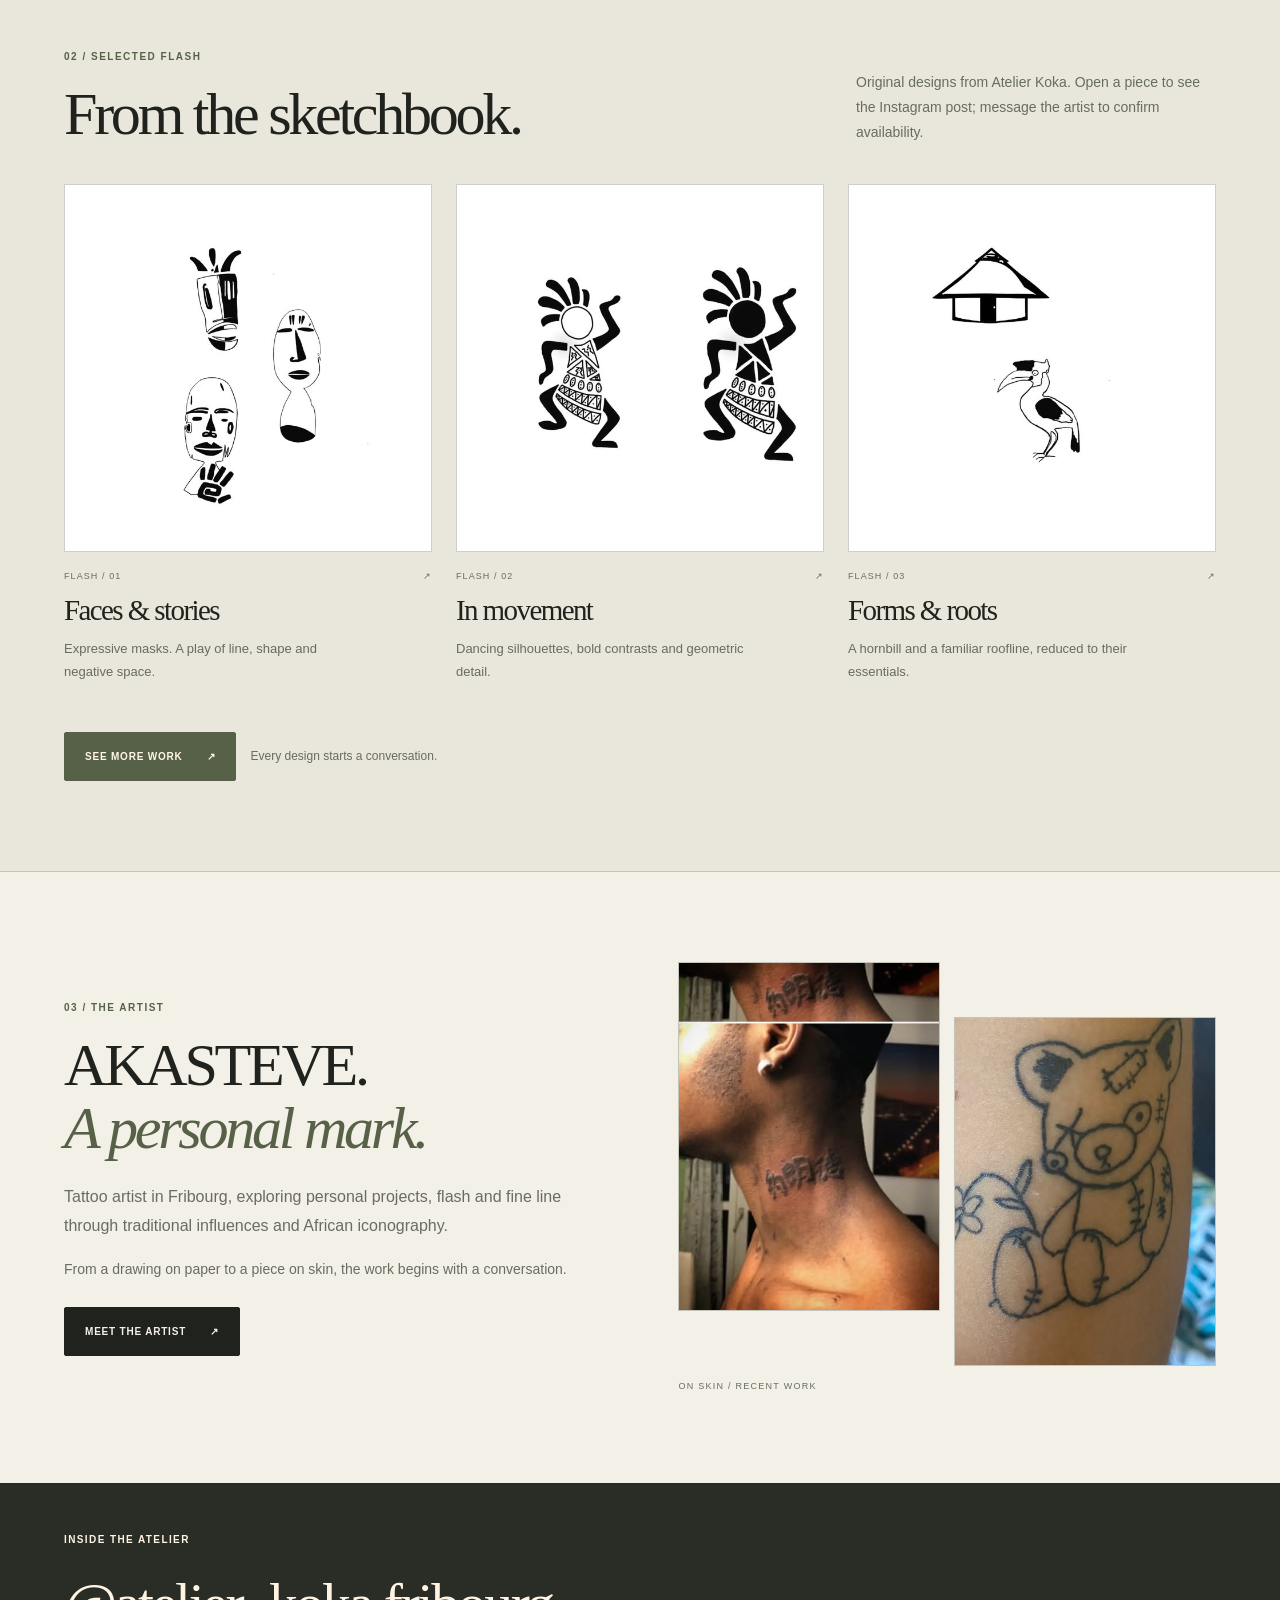
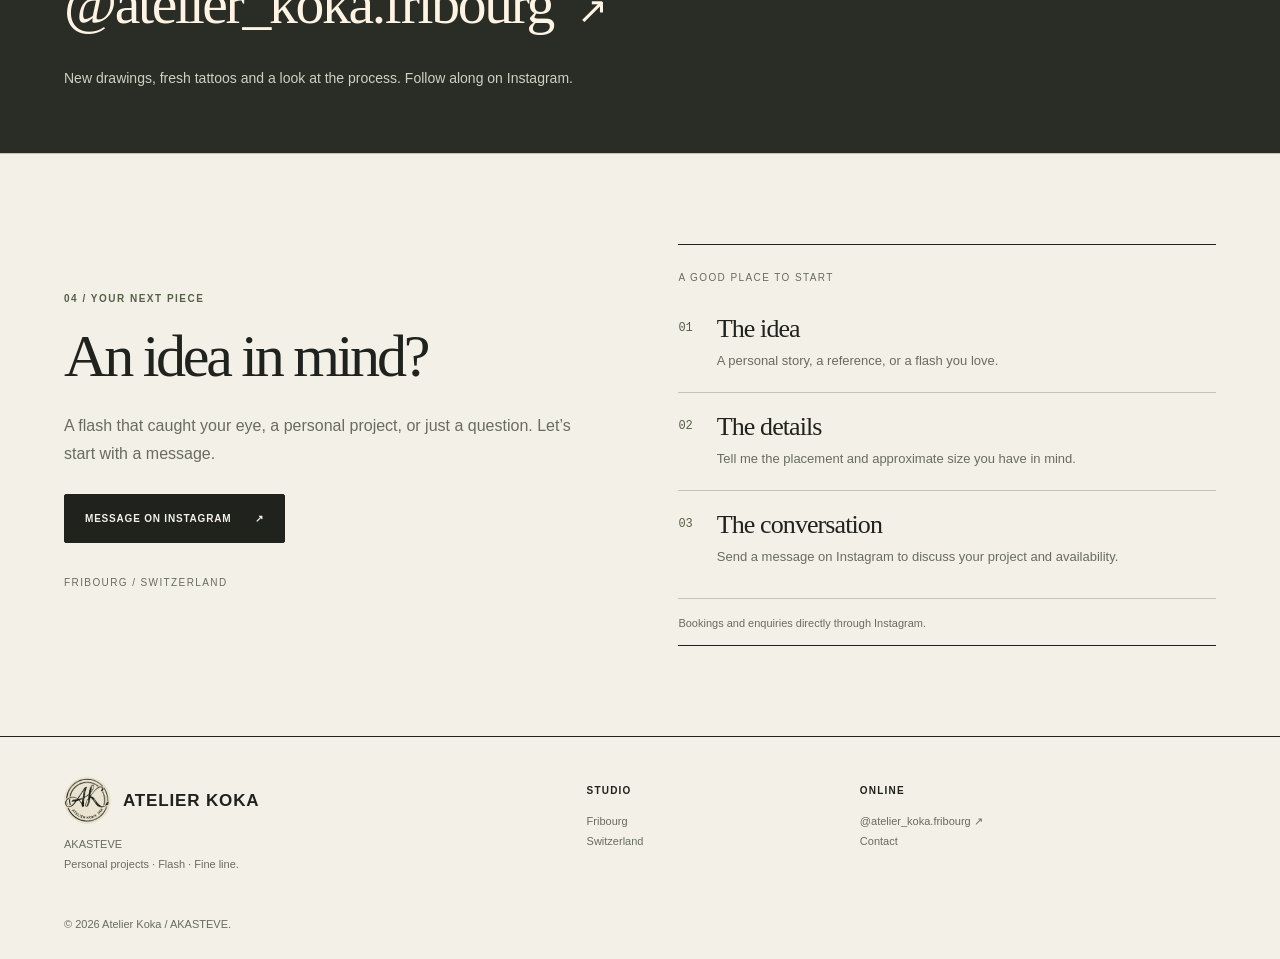
==== commit 2fd3c59a: "Refresh Koka website with original Instagram artwork and portfolio" ====
--- a/index.html
+++ b/index.html
@@ -1,13 +1,24 @@
-<!doctype html><html lang="en"><head><meta charset="utf-8"><meta name="viewport" content="width=device-width,initial-scale=1"><title>Atelier Koka — AKASTEVE Tattoo, Fribourg</title><meta name="description" content="Atelier Koka — tattoo and visual work by AKASTEVE in Fribourg, Switzerland."><link rel="icon" href="assets/atelier-koka-logo-square.jpg"><link rel="stylesheet" href="styles.css"></head><body>
+<!doctype html><html lang="en"><head><meta charset="utf-8"><meta name="viewport" content="width=device-width,initial-scale=1"><title>Atelier Koka — AKASTEVE Tattoo, Fribourg</title><meta name="description" content="Atelier Koka — tattoo and visual work by AKASTEVE in Fribourg, Switzerland."><link rel="icon" href="assets/instagram/atelier-koka-mark.jpg"><link rel="stylesheet" href="styles.css"></head><body class="home"><a class="skip-link" href="#main">Skip to content</a>
 <div class="topbar"><span>AKASTEVE • Tattoo & visual work</span><span>Fribourg • Switzerland</span></div>
-<header class="site-header"><nav class="nav"><a class="brand" href="index.html"><img class="brand-logo" src="assets/atelier-koka-logo-square.jpg" alt="Atelier Koka logo">ATELIER KOKA</a><button class="menu-btn" aria-label="Menu">☰</button><div class="nav-links"><a href="artists/akasteve.html">Artist</a><a href="#work">Work</a><a href="events/index.html">Dates</a><a href="blog/index.html">Archive</a><a href="contact/index.html">Contact</a><a class="nav-cta" target="_blank" rel="noopener" href="https://www.instagram.com/atelier.koka/">Instagram ↗</a></div></nav></header>
-<main>
-<section class="hero"><div class="container hero-grid"><div class="hero-logo-wrap"><img class="hero-logo" src="assets/atelier-koka-logo-square.jpg" alt="Atelier Koka red vintage logo"><div><div class="kicker">Atelier Koka / Fribourg</div><h1>AKASTEVE</h1></div></div><div><span class="hero-stamp">Independent tattoo atelier</span><p class="hero-copy">Tattoo, drawing and visual culture with a raw vintage spirit — made in Fribourg, Switzerland.</p><div class="btn-row"><a class="btn accent" href="artists/akasteve.html">Discover AKASTEVE</a><a class="btn" target="_blank" rel="noopener" href="https://www.instagram.com/atelier.koka/">@atelier.koka ↗</a></div></div></div></section>
-<div class="marquee"><div class="marquee-track"><span>Tattoo <b>✶</b> Drawing <b>✶</b> Flash <b>✶</b> Fribourg <b>✶</b> Atelier Koka <b>✶</b> AKASTEVE <b>✶</b> Tattoo <b>✶</b> Drawing <b>✶</b> Flash <b>✶</b> Fribourg <b>✶</b> Atelier Koka <b>✶</b> AKASTEVE <b>✶</b></span></div></div>
-<section class="section"><div class="container"><div class="section-head"><div><div class="kicker">The atelier</div><h2>Old print energy.<br>New skin.</h2></div><p>The site is built like a vintage art publication rather than a standard tattoo template: warm paper, faded red ink, strong editorial type and room for photography, drawings and flash.</p></div><div class="poster-grid"><div class="poster red"><div class="poster-copy"><div class="smallcaps">01 / Identity</div><h3>Atelier Koka</h3><p>A compact visual world centered on AKASTEVE, the work, and the objects or images around the practice.</p></div><div class="number">01</div></div><div class="poster ink"><div class="poster-copy"><div class="smallcaps">02 / Place</div><h3>Fribourg</h3><p>Switzerland. Appointments, updates and availability can be announced directly through the studio’s Instagram.</p></div><div class="number">02</div></div></div></div></section>
-<section class="section ink" id="work"><div class="container"><div class="section-head"><div><div class="kicker">Selected work</div><h2>Tattoo / Drawing / Flash</h2></div><p>These are intentionally neutral placeholders. Replace them with AKASTEVE’s real photos and drawings when you send the portfolio images.</p></div><div class="grid-3"><article class="card"><div class="card-media"></div><div class="card-body"><div class="meta"><span>Tattoo</span><span>Archive 01</span></div><h3>Skin</h3><p>Finished work, healed pieces and close-up details.</p></div></article><article class="card"><div class="card-media"></div><div class="card-body"><div class="meta"><span>Drawing</span><span>Archive 02</span></div><h3>Paper</h3><p>Sketches, illustrations and artwork beyond tattooing.</p></div></article><article class="card"><div class="card-media logo-media"><img src="assets/atelier-koka-logo-square.jpg" alt="Atelier Koka logo"></div><div class="card-body"><div class="meta"><span>Flash</span><span>Archive 03</span></div><h3>Available</h3><p>Flash designs, one-off ideas and future drops.</p></div></article></div><div class="btn-row"><a class="btn accent" href="artists/akasteve.html">Open artist page</a></div></div></section>
-<section class="section"><div class="container split"><div><div class="kicker">AKASTEVE</div><h2>One artist.<br>One visual language.</h2><p class="lede">The artist page is now centered entirely on AKASTEVE instead of a fictional multi-artist roster. It can grow into a full portfolio with tattoo work, drawings, available flash and process shots.</p><div class="btn-row"><a class="btn primary" href="artists/akasteve.html">Artist profile</a></div></div><div class="art-panel"></div></div></section>
-<section class="section red"><div class="container"><div class="smallcaps">Follow the current work</div><a class="social-big" target="_blank" rel="noopener" href="https://www.instagram.com/atelier.koka/">@atelier.koka ↗</a><p class="lede" style="color:#fff1dd">Instagram is the main live channel for new pieces, flash, availability and studio updates.</p></div></section>
-<section class="section" id="booking"><div class="container split"><div><div class="kicker">Appointments</div><h2>Start with the idea.</h2><p class="lede">For now, the safest real contact route is Instagram. The request form is kept as a ready-to-connect website feature for later.</p><div class="btn-row"><a class="btn accent" target="_blank" rel="noopener" href="https://www.instagram.com/atelier.koka/">Message on Instagram ↗</a></div></div><form class="form-grid" data-contact-form><div class="field"><label>First name</label><input required name="firstName"></div><div class="field"><label>Last name</label><input name="lastName"></div><div class="field full"><label>Email</label><input required type="email" name="email"></div><div class="field full"><label>Project</label><select name="subject"><option>New tattoo project</option><option>Flash</option><option>Artwork / collaboration</option><option>General question</option></select></div><div class="field full"><label>Idea / placement / size</label><textarea required name="message"></textarea></div><div class="field full"><button class="btn primary" type="submit">Prepare request</button><p class="notice" data-form-status>Demo form: no message is transmitted until a mail or form backend is connected.</p></div></form></div></section>
+<header class="site-header"><nav class="nav"><a class="brand" href="index.html"><img class="brand-logo" src="assets/instagram/atelier-koka-mark.jpg" alt="Atelier Koka logo">ATELIER KOKA</a><button class="menu-btn" aria-label="Menu">☰</button><div class="nav-links"><a href="artists/akasteve.html">Artist</a><a href="#work">Work</a><a href="events/index.html">Dates</a><a href="blog/index.html">Archive</a><a href="contact/index.html">Contact</a><a class="nav-cta" target="_blank" rel="noopener" href="https://www.instagram.com/atelier_koka.fribourg/">Instagram ↗</a></div></nav></header>
+<main id="main">
+<section class="hero"><div class="container hero-grid">
+<div class="hero-intro"><div class="hero-logo-wrap"><img class="hero-logo" src="assets/instagram/atelier-koka-mark.jpg" alt="Atelier Koka logo" width="150" height="150"><div class="kicker">Independent tattoo atelier<br>Fribourg, Switzerland</div></div>
+<h1>Ink with<br><em>a story.</em></h1>
+<p class="hero-copy">Personal projects, flash & fine line. Traditional influences and African iconography, drawn into something of your own.</p>
+<div class="btn-row"><a class="btn primary" href="#work">Explore the flash <span aria-hidden="true">↗</span></a><a class="btn text-btn" href="contact/index.html">Let’s talk tattoo <span aria-hidden="true">↗</span></a></div>
+<div class="hero-signature"><span>AKASTEVE</span><span>Tattoo artist · Fribourg, CH</span></div></div>
+<div class="hero-art"><div class="art-caption"><span>ATELIER KOKA — INK</span><span>01 / 03</span></div><a class="hero-sheet" href="https://www.instagram.com/atelier_koka.fribourg/p/DeMZOVYo99U/" target="_blank" rel="noopener"><img src="assets/instagram/flash-dancers.jpg" alt="Two dancing figures with geometric patterns, original flash by Atelier Koka" loading="eager" width="640" height="640"></a><div class="art-caption bottom"><span>Original flash / African iconography</span><span aria-hidden="true">↗</span></div><span class="hero-stamp">Drawn with intention</span></div>
+</div></section>
+<div class="marquee"><div class="marquee-track"><span>Personal projects <b>✳</b> Flash <b>✳</b> Fine line <b>✳</b> Fribourg <b>✳</b> Personal projects <b>✳</b> Flash <b>✳</b> Fine line <b>✳</b> Fribourg <b>✳</b></span></div></div>
+<section class="section atelier-story"><div class="container"><div class="section-head"><div><div class="kicker">01 / The approach</div><h2>Rooted in culture.<br>Made personal.</h2></div><p>Bold silhouettes, fine lines and symbols with character. Atelier Koka brings traditional influences and African iconography into a personal tattoo practice in Fribourg.</p></div><div class="poster-grid"><div class="poster red"><div class="poster-copy"><div class="smallcaps">01 / Personal projects</div><h3>Your idea.<br>Our starting point.</h3><p>Bring your references and the story behind them. Together, we can explore a design, placement and scale that feel right for you.</p></div><div class="number" aria-hidden="true">01</div></div><div class="poster ink"><div class="poster-copy"><div class="smallcaps">02 / Original flash</div><h3>Find your<br>starting spark.</h3><p>Masks, movement, animals and symbols. Discover the drawings, then get in touch to ask about a particular piece.</p></div><div class="number" aria-hidden="true">02</div></div></div></div></section>
+<section class="section ink" id="work"><div class="container"><div class="section-head"><div><div class="kicker">02 / Selected flash</div><h2>From the sketchbook.</h2></div><p>Original designs from Atelier Koka. Open a piece to see the Instagram post; message the artist to confirm availability.</p></div><div class="grid-3">
+<article class="card"><a class="card-media" href="https://www.instagram.com/atelier_koka.fribourg/p/DeFFtEEojpD/" target="_blank" rel="noopener"><img src="assets/instagram/flash-masks.jpg" alt="Three expressive mask designs in black ink" loading="lazy" width="640" height="640"></a><div class="card-body"><div class="meta"><span>Flash / 01</span><span>↗</span></div><h3>Faces & stories</h3><p>Expressive masks. A play of line, shape and negative space.</p></div></article>
+<article class="card"><a class="card-media" href="https://www.instagram.com/atelier_koka.fribourg/p/DeMZOVYo99U/" target="_blank" rel="noopener"><img src="assets/instagram/flash-dancers.jpg" alt="Two dancing figures with geometric patterns, original flash by Atelier Koka" loading="lazy" width="640" height="640"></a><div class="card-body"><div class="meta"><span>Flash / 02</span><span>↗</span></div><h3>In movement</h3><p>Dancing silhouettes, bold contrasts and geometric detail.</p></div></article>
+<article class="card"><a class="card-media logo-media" href="https://www.instagram.com/atelier_koka.fribourg/p/DeeTdZjI0OE/" target="_blank" rel="noopener"><img src="assets/instagram/flash-hornbill.jpg" alt="Original flash drawing of a hornbill and a round house" loading="lazy" width="640" height="640"></a><div class="card-body"><div class="meta"><span>Flash / 03</span><span>↗</span></div><h3>Forms & roots</h3><p>A hornbill and a familiar roofline, reduced to their essentials.</p></div></article>
+</div><div class="btn-row"><a class="btn accent" href="artists/akasteve.html#work">See more work <span aria-hidden="true">↗</span></a><span class="gallery-note">Every design starts a conversation.</span></div></div></section>
+<section class="section artist-section"><div class="container split"><div><div class="kicker">03 / The artist</div><h2>AKASTEVE.<br><em>A personal mark.</em></h2><p class="lede">Tattoo artist in Fribourg, exploring personal projects, flash and fine line through traditional influences and African iconography.</p><p>From a drawing on paper to a piece on skin, the work begins with a conversation.</p><div class="btn-row"><a class="btn primary" href="artists/akasteve.html">Meet the artist <span aria-hidden="true">↗</span></a></div></div><div class="tattoo-pair"><a class="tattoo-photo" href="https://www.instagram.com/atelier_koka.fribourg/p/DfXNfS6CMBj/" target="_blank" rel="noopener"><img src="assets/instagram/tattoo-lettering.jpg" alt="Lettering tattoo on the neck, by Atelier Koka" loading="lazy" width="640" height="640"></a><a class="tattoo-photo" href="https://www.instagram.com/atelier_koka.fribourg/p/DfUQEpTiGfZ/" target="_blank" rel="noopener"><img src="assets/instagram/tattoo-bear.jpg" alt="Fine-line patchwork bear tattoo by Atelier Koka" loading="lazy" width="640" height="640"></a><div class="smallcaps">On skin / Recent work</div></div></div></section>
+<section class="section red instagram-band"><div class="container"><div class="smallcaps">Inside the atelier</div><a class="social-big" target="_blank" rel="noopener" href="https://www.instagram.com/atelier_koka.fribourg/">@atelier_koka.fribourg <span aria-hidden="true">↗</span></a><p class="lede">New drawings, fresh tattoos and a look at the process. Follow along on Instagram.</p></div></section>
+<section class="section" id="booking"><div class="container split"><div><div class="kicker">04 / Your next piece</div><h2>An idea in mind?</h2><p class="lede">A flash that caught your eye, a personal project, or just a question. Let’s start with a message.</p><div class="btn-row"><a class="btn primary" target="_blank" rel="noopener" href="https://www.instagram.com/atelier_koka.fribourg/">Message on Instagram <span aria-hidden="true">↗</span></a></div><p class="smallcaps booking-location">Fribourg / Switzerland</p></div><aside class="booking-guide" aria-label="Your project"><div class="smallcaps">A good place to start</div><ol><li><span>01</span><div><h3>The idea</h3><p>A personal story, a reference, or a flash you love.</p></div></li><li><span>02</span><div><h3>The details</h3><p>Tell me the placement and approximate size you have in mind.</p></div></li><li><span>03</span><div><h3>The conversation</h3><p>Send a message on Instagram to discuss your project and availability.</p></div></li></ol><p class="booking-note" data-form-status>Bookings and enquiries directly through Instagram.</p></aside></div></section>
 </main>
-<footer class="footer"><div class="container footer-grid"><div><a class="brand" href="index.html"><img class="brand-logo" src="assets/atelier-koka-logo-square.jpg" alt="Atelier Koka logo">ATELIER KOKA</a><p>AKASTEVE<br>Tattoo & visual work.</p></div><div><strong>Studio</strong><p>Fribourg<br>Switzerland</p></div><div><strong>Online</strong><p><a target="_blank" rel="noopener" href="https://www.instagram.com/atelier.koka/">@atelier.koka ↗</a><br><a href="contact/index.html">Contact</a></p></div></div><div class="container"><small>© 2026 Atelier Koka / AKASTEVE.</small></div></footer><script src="script.js"></script></body></html>+<footer class="footer"><div class="container footer-grid"><div><a class="brand" href="index.html"><img class="brand-logo" src="assets/instagram/atelier-koka-mark.jpg" alt="Atelier Koka logo">ATELIER KOKA</a><p>AKASTEVE<br>Personal projects · Flash · Fine line.</p></div><div><strong>Studio</strong><p>Fribourg<br>Switzerland</p></div><div><strong>Online</strong><p><a target="_blank" rel="noopener" href="https://www.instagram.com/atelier_koka.fribourg/">@atelier_koka.fribourg ↗</a><br><a href="contact/index.html">Contact</a></p></div></div><div class="container"><small>© 2026 Atelier Koka / AKASTEVE.</small></div></footer><script src="script.js"></script></body></html>
--- a/styles.css
+++ b/styles.css
@@ -57,3 +57,67 @@
 .notice{padding:14px 16px;border:1px solid var(--ink);color:var(--muted);font-size:12px}.social-big{font-family:Georgia,serif;font-size:clamp(35px,6vw,85px);text-transform:uppercase;letter-spacing:-.05em;border-bottom:1px solid currentColor;display:inline-block}.smallcaps{text-transform:uppercase;letter-spacing:.14em;font-size:10px;font-weight:900}.map-card{border:1px solid var(--ink);padding:28px;background:var(--paper-2)}
 @media(max-width:850px){.hero-grid,.split,.detail-grid,.poster-grid{grid-template-columns:1fr}.hero-logo-wrap{grid-template-columns:140px 1fr}.grid-3{grid-template-columns:1fr 1fr}.event-row{grid-template-columns:1fr}.event-row .pill{justify-self:start}.nav-links{display:none;position:absolute;left:0;right:0;top:75px;background:var(--paper);padding:22px var(--pad);flex-direction:column;align-items:flex-start;border-bottom:1px solid var(--ink)}.nav-links.open{display:flex}.lang-switch{margin-top:4px}.menu-btn{display:block}.hero::after{display:none}.footer-grid{grid-template-columns:1fr 1fr}}
 @media(max-width:560px){.grid-3,.grid-2,.footer-grid,.form-grid,.detail-gallery{grid-template-columns:1fr}.field.full{grid-column:auto}.topbar{font-size:9px}.section-head{align-items:start;flex-direction:column}.hero{min-height:auto}.hero-logo-wrap{grid-template-columns:105px 1fr}.brand{font-size:15px}.brand-logo{width:42px;height:42px}.nav{padding-top:10px;padding-bottom:10px}}
+
+/* Atelier Koka: palette and composition drawn from the original flash sheets. */
+:root{--ink:#20221e;--paper:#f3f0e7;--paper-2:#e8e5da;--red:#566147;--red-dark:#3e4934;--muted:#686c61;--line:rgba(32,34,30,.22);--max:1380px;--pad:clamp(22px,5vw,76px)}
+body::before{opacity:.055;z-index:40}
+::selection{background:#cfd5c0;color:var(--ink)}
+a,button{-webkit-tap-highlight-color:transparent}
+a:focus-visible,button:focus-visible{outline:2px solid var(--red);outline-offset:5px}
+img{height:auto}
+section[id]{scroll-margin-top:100px}
+.topbar{background:var(--ink);padding-top:7px;padding-bottom:7px;font-size:9px;font-weight:500;letter-spacing:.18em}
+.site-header{background:rgba(243,240,231,.97);border-bottom:1px solid var(--line)}
+.nav{padding-top:16px;padding-bottom:16px;gap:20px}
+.brand{font-family:Arial,Helvetica,sans-serif;font-size:17px;letter-spacing:.05em;white-space:nowrap}
+.brand-logo{width:47px;height:47px;border:0;mix-blend-mode:multiply;filter:none}
+.nav-links{font-size:10px;letter-spacing:.1em;gap:22px}
+.nav-cta{border-radius:2px;padding:11px 15px}
+.lang-switch{border-radius:2px}.lang-switch button{min-width:32px;padding:8px;font-weight:600}
+.skip-link{position:fixed;top:-100px;left:20px;z-index:100;background:var(--ink);color:var(--paper);padding:12px 20px}.skip-link:focus{top:12px}
+h1,h2,h3{letter-spacing:-.055em;font-weight:400;text-transform:none;line-height:1.04}
+h2{font-size:clamp(40px,4.7vw,68px)}h3{font-size:clamp(26px,2.5vw,36px)}
+h1 em,h2 em{font-weight:400;color:var(--red)}
+.kicker{font-size:10px;line-height:1.7;letter-spacing:.15em;font-weight:600;margin-bottom:18px}
+.hero{min-height:0;padding:62px 0 64px;border:0}
+.hero::after{display:none}
+.hero-grid{width:100%;grid-template-columns:1.05fr 1fr;gap:clamp(32px,6vw,88px);align-items:center}
+.hero-logo-wrap{display:flex;gap:14px;margin-bottom:30px}
+.hero-logo-wrap .hero-logo{width:54px;height:54px;border:0;border-radius:0;box-shadow:none;transform:none;mix-blend-mode:multiply}
+.hero-logo-wrap .kicker{margin:0;font-size:9px;color:var(--muted)}
+.hero h1{font-size:clamp(66px,7.5vw,108px);line-height:.98;max-width:none;letter-spacing:-.065em}
+.hero-copy{font-family:Arial,Helvetica,sans-serif;font-size:15px;line-height:1.8;max-width:400px;color:var(--muted);margin:25px 0}
+.btn-row{align-items:center;gap:14px;margin-top:25px}
+.btn{gap:24px;border-radius:2px;font-size:10px;padding:16px 20px;letter-spacing:.08em;font-weight:600;text-transform:uppercase;min-height:46px;cursor:pointer;transition:background .18s,transform .18s}
+.btn:hover{transform:translateY(-2px)}.btn.primary:hover{background:var(--red);border-color:var(--red)}
+.text-btn{padding-left:0;padding-right:0;border-color:transparent}.text-btn:hover{border-bottom-color:var(--ink)}
+.hero-signature{display:flex;align-items:center;gap:18px;margin-top:36px;padding-top:18px;border-top:1px solid var(--line);max-width:400px;font-size:10px;color:var(--muted)}
+.hero-signature span:first-child{letter-spacing:.14em;font-weight:700;color:var(--ink)}
+.hero-art{position:relative;padding:18px 20px 14px;border:1px solid var(--ink);background:#eae7dc;transform:rotate(2deg);box-shadow:9px 9px 0 #dcded0;margin:8px 10px 12px 0}
+.art-caption{font-family:monospace;font-size:9px;display:flex;justify-content:space-between;align-items:center;gap:12px;letter-spacing:.09em;margin-bottom:16px}
+.art-caption.bottom{margin:14px 0 0;font-size:9px}
+.hero-sheet{display:block;background:#fff}.hero-sheet img{width:100%;aspect-ratio:1;object-fit:contain;transition:transform .3s}.hero-sheet:hover img{transform:scale(.97)}
+.hero-stamp{position:absolute;bottom:60px;left:-22px;margin:0;border:1px solid var(--ink);background:var(--red);color:var(--paper);padding:12px 18px;transform:rotate(-6deg);font-family:monospace;font-size:9px;font-weight:400;box-shadow:3px 3px 0 var(--paper)}
+.marquee{padding:15px 0;background:transparent;color:var(--ink);border-top:1px solid var(--line);border-bottom:1px solid var(--line)}
+.marquee-track{font-family:Arial,Helvetica,sans-serif;font-size:12px;letter-spacing:.2em;font-weight:500;animation:none;display:flex;justify-content:center}
+.marquee-track span{display:flex;align-items:center;gap:32px;margin:0}.marquee-track b{font-size:22px;font-weight:400}
+.section{padding:90px 0}.section-head{align-items:end;margin-bottom:38px;gap:55px}.section-head>div{flex:1}.section-head p{flex:1;max-width:360px;font-size:14px;line-height:1.8}
+.poster-grid{grid-template-columns:1fr 1fr;gap:22px}.poster{min-height:295px;padding:34px;border:0}.poster h3{margin-top:24px}.poster p{font-family:Arial,Helvetica,sans-serif;font-size:13px;line-height:1.8;max-width:350px}.poster .number{font-size:110px;right:18px;bottom:20px;opacity:.15}.poster.red{background:#e0e3d5;color:var(--ink)}.poster.ink{background:#292d26;color:var(--paper)}
+.section.ink{background:#e9e7dc;color:var(--ink)}.section.ink .section-head p,.section.ink .lede{color:var(--muted)}
+.grid-3{gap:24px}.card{background:transparent;border:0;box-shadow:none;border-radius:0}.card-media{display:block;background:#fff;aspect-ratio:1;overflow:hidden;border:1px solid var(--line)}
+.card-media img{width:100%;height:100%;object-fit:contain;transition:transform .25s}.card-media:hover img{transform:scale(1.03)}.card-media::after{display:none}.card-media.logo-media{padding:0;display:block;background:#fff}.card-media.logo-media img{border-radius:0;filter:none}
+.card-body{padding:18px 0 0}.card-body h3{font-size:29px}.meta{color:var(--muted);font-size:9px}.card-body p{font-size:13px;line-height:1.75;color:var(--muted);max-width:300px}
+#work .btn-row{margin-top:35px}.gallery-note{font-size:12px;color:var(--muted)}
+.split{gap:clamp(30px,6vw,80px);align-items:center}.lede{font-family:Arial,Helvetica,sans-serif;font-size:16px;line-height:1.8;color:var(--muted)}.artist-section p:not(.lede){font-size:14px;color:var(--muted);line-height:1.8}
+.artist-section h2{font-size:clamp(40px,4.7vw,65px)}
+.tattoo-pair{display:grid;grid-template-columns:1fr 1fr;gap:14px;align-items:start}.tattoo-photo{display:block}.tattoo-photo img{aspect-ratio:3/4;object-fit:cover;width:100%;border:1px solid var(--line)}.tattoo-photo:nth-child(2){margin-top:55px}.tattoo-pair .smallcaps{grid-column:1/-1;color:var(--muted);font-size:9px;font-weight:500}
+.instagram-band{padding:48px 0;background:#292d26!important;color:var(--paper)}.social-big{font-size:clamp(25px,4.5vw,64px);text-transform:none;letter-spacing:-.04em;margin:14px 0 0;border:0;overflow-wrap:anywhere}.social-big span{display:inline-block;font-family:Arial,sans-serif;font-size:.65em;vertical-align:middle;margin-left:12px}.instagram-band .lede{color:#ced2c2;font-size:14px;max-width:none;margin-top:18px}
+.booking-guide{border-top:1px solid var(--ink);border-bottom:1px solid var(--ink);padding:25px 0 12px}.booking-guide>.smallcaps{font-weight:500;color:var(--muted)}.booking-guide ol{list-style:none;padding:0;margin:10px 0}.booking-guide li{display:flex;gap:24px;padding:20px 0;border-bottom:1px solid var(--line)}.booking-guide li:last-child{border:0}.booking-guide li>span{font-family:monospace;font-size:12px;color:var(--red);padding-top:4px}.booking-guide h3{font-size:26px;letter-spacing:-.035em}.booking-guide p{font-size:13px;line-height:1.7;color:var(--muted);margin:8px 0 0}.booking-guide .booking-note{border-top:1px solid var(--line);padding-top:15px;font-size:11px}.booking-location{margin-top:32px;color:var(--muted);font-weight:500}
+.footer{background:var(--paper);color:var(--ink);padding:40px 0 24px}.footer small,.footer p{color:var(--muted);font-size:11px;line-height:1.8}.footer strong{font-size:10px;text-transform:uppercase;letter-spacing:.12em}.footer-grid{grid-template-columns:1.4fr .7fr 1fr;gap:24px}.footer .container:last-child{margin-top:25px}.footer .brand-logo{mix-blend-mode:multiply}.footer a{overflow-wrap:anywhere}
+.page-hero{padding:70px 0 55px}.page-hero h1{font-size:clamp(56px,7vw,98px)}.page-hero .lede{max-width:680px}.detail-copy p{font-family:Arial,Helvetica,sans-serif;font-size:15px;line-height:1.9;color:var(--muted)}
+.identity-poster{margin:0;max-width:400px;justify-self:center;border:1px solid var(--line);background:var(--paper-2);padding:16px;transform:rotate(2deg)}.identity-poster img{width:100%;max-height:490px;object-fit:contain}.identity-poster figcaption{font-family:monospace;font-size:10px;margin-top:12px;text-align:center}
+.detail-gallery{grid-template-columns:repeat(3,1fr);gap:22px}.portfolio-piece{display:block;background:#fff;border:1px solid var(--line)}.portfolio-piece img{width:100%;aspect-ratio:1;object-fit:contain;transition:transform .25s}.portfolio-piece:hover img{transform:scale(.96)}
+@media(min-width:851px) and (max-width:1100px){.nav{gap:15px}.nav-links{gap:12px}.brand{font-size:14px}.nav .brand-logo{width:38px;height:38px}.nav-cta{padding:9px}.hero-grid{gap:30px}}
+@media(max-width:850px){.nav{position:relative}.nav-links{top:100%;gap:20px;padding:24px var(--pad)}.nav-links a{padding:8px 0}.nav-links .nav-cta{padding:10px 16px}.hero{padding:42px 0 50px}.hero-grid{grid-template-columns:1fr 1fr;gap:30px}.hero h1{font-size:clamp(50px,8.3vw,76px)}.hero-logo-wrap{margin-bottom:24px}.hero-logo-wrap .hero-logo{display:none}.hero-copy{font-size:13px}.hero .btn-row{gap:8px}.hero .btn{font-size:9px;padding:13px;gap:12px}.hero .text-btn{padding-left:0}.hero-signature{flex-direction:column;align-items:start;gap:8px;margin-top:22px}.hero-art{padding:12px}.art-caption{font-size:8px;letter-spacing:0}.art-caption.bottom{font-size:8px}.hero-stamp{font-size:8px;padding:9px;left:-12px;bottom:35px}.section{padding:64px 0}.section-head{gap:28px}.section-head p{font-size:13px}.poster-grid{grid-template-columns:1fr 1fr}.poster{padding:25px;min-height:310px}.grid-3{grid-template-columns:repeat(3,1fr);gap:16px}.card-body h3{font-size:24px}.card-body p{font-size:12px}.split,.detail-grid{grid-template-columns:1fr;gap:38px}.tattoo-pair{max-width:560px}.detail-gallery{grid-template-columns:repeat(2,1fr)}.footer-grid{grid-template-columns:1fr 1fr}.footer-grid>div:first-child{grid-column:1/-1}.instagram-band{padding:38px 0}}
+@media(max-width:560px){.topbar{font-size:8px;letter-spacing:.08em;gap:15px}.nav{padding-top:12px;padding-bottom:12px}.brand{font-size:15px}.brand-logo{width:39px;height:39px}.menu-btn{font-size:24px;min-width:44px;min-height:44px}.hero{padding-top:34px}.hero-grid{grid-template-columns:1fr;gap:36px}.hero h1{font-size:clamp(64px,16vw,88px)}.hero-logo-wrap{margin-bottom:22px}.hero-logo-wrap .hero-logo{display:block;width:44px;height:44px}.hero-copy{font-size:14px;max-width:350px}.hero-signature{flex-direction:row;gap:14px;align-items:center}.hero-art{margin:0 8px 8px;max-width:400px;padding:14px}.hero-stamp{bottom:48px}.hero .btn{font-size:10px;padding:15px}.hero .text-btn{padding-left:0}.marquee-track{justify-content:start;font-size:10px}.marquee-track span{gap:23px}.marquee-track b{font-size:18px}.section-head{align-items:start;flex-direction:column;gap:20px}.section-head p{max-width:none}.section h2{font-size:42px}.poster-grid{grid-template-columns:1fr}.poster{min-height:270px}.grid-3{grid-template-columns:1fr;gap:32px}.card-body h3{font-size:30px}.card-body p{max-width:none;font-size:13px}.gallery-note{font-size:11px}.detail-gallery{grid-template-columns:1fr 1fr;gap:10px}.social-big{font-size:clamp(24px,6.5vw,36px)}.social-big span{margin-left:4px}.footer-grid{grid-template-columns:1fr 1fr;gap:24px}.footer .brand{font-size:16px}.footer p{font-size:10px}.footer small{font-size:10px}.booking-guide li{gap:18px}.tattoo-pair{gap:12px}.artist-section h2{font-size:42px}}
+@media(prefers-reduced-motion:reduce){html{scroll-behavior:auto}*,*::before,*::after{animation:none!important;transition:none!important}}
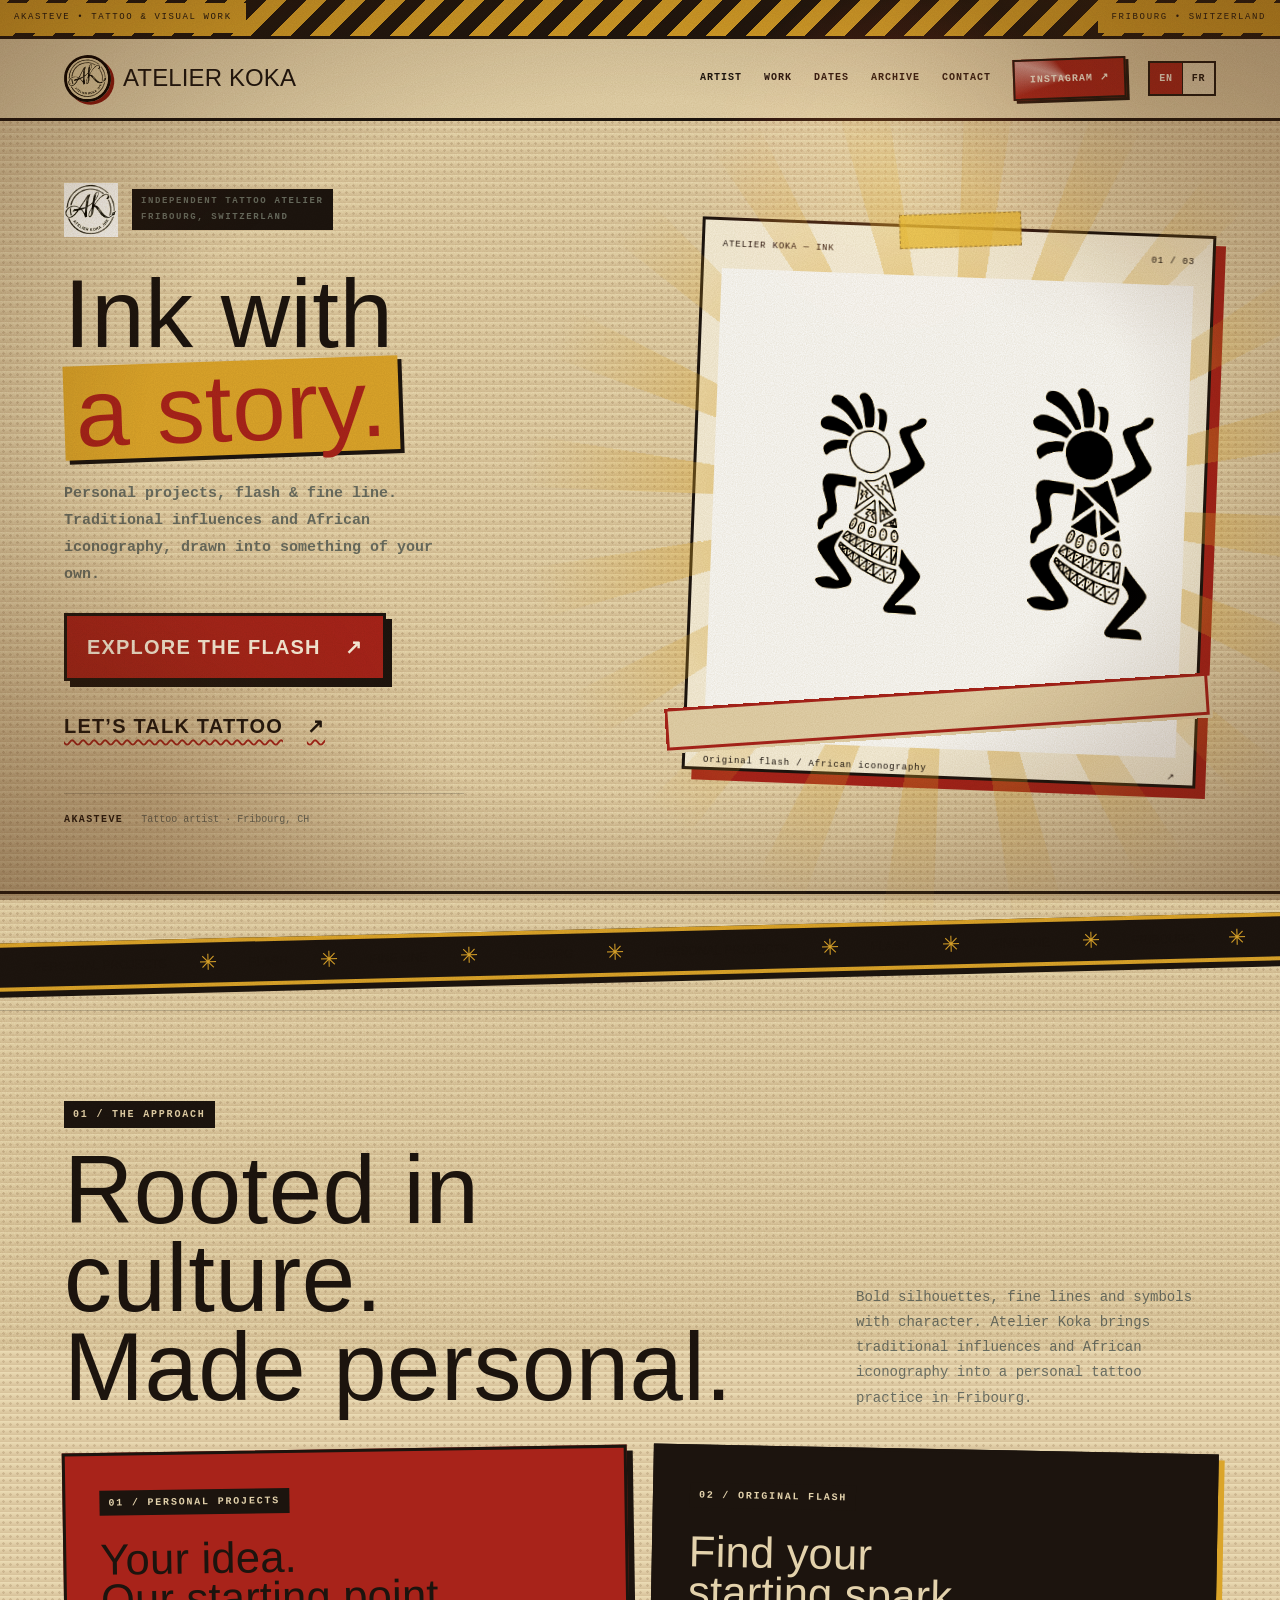
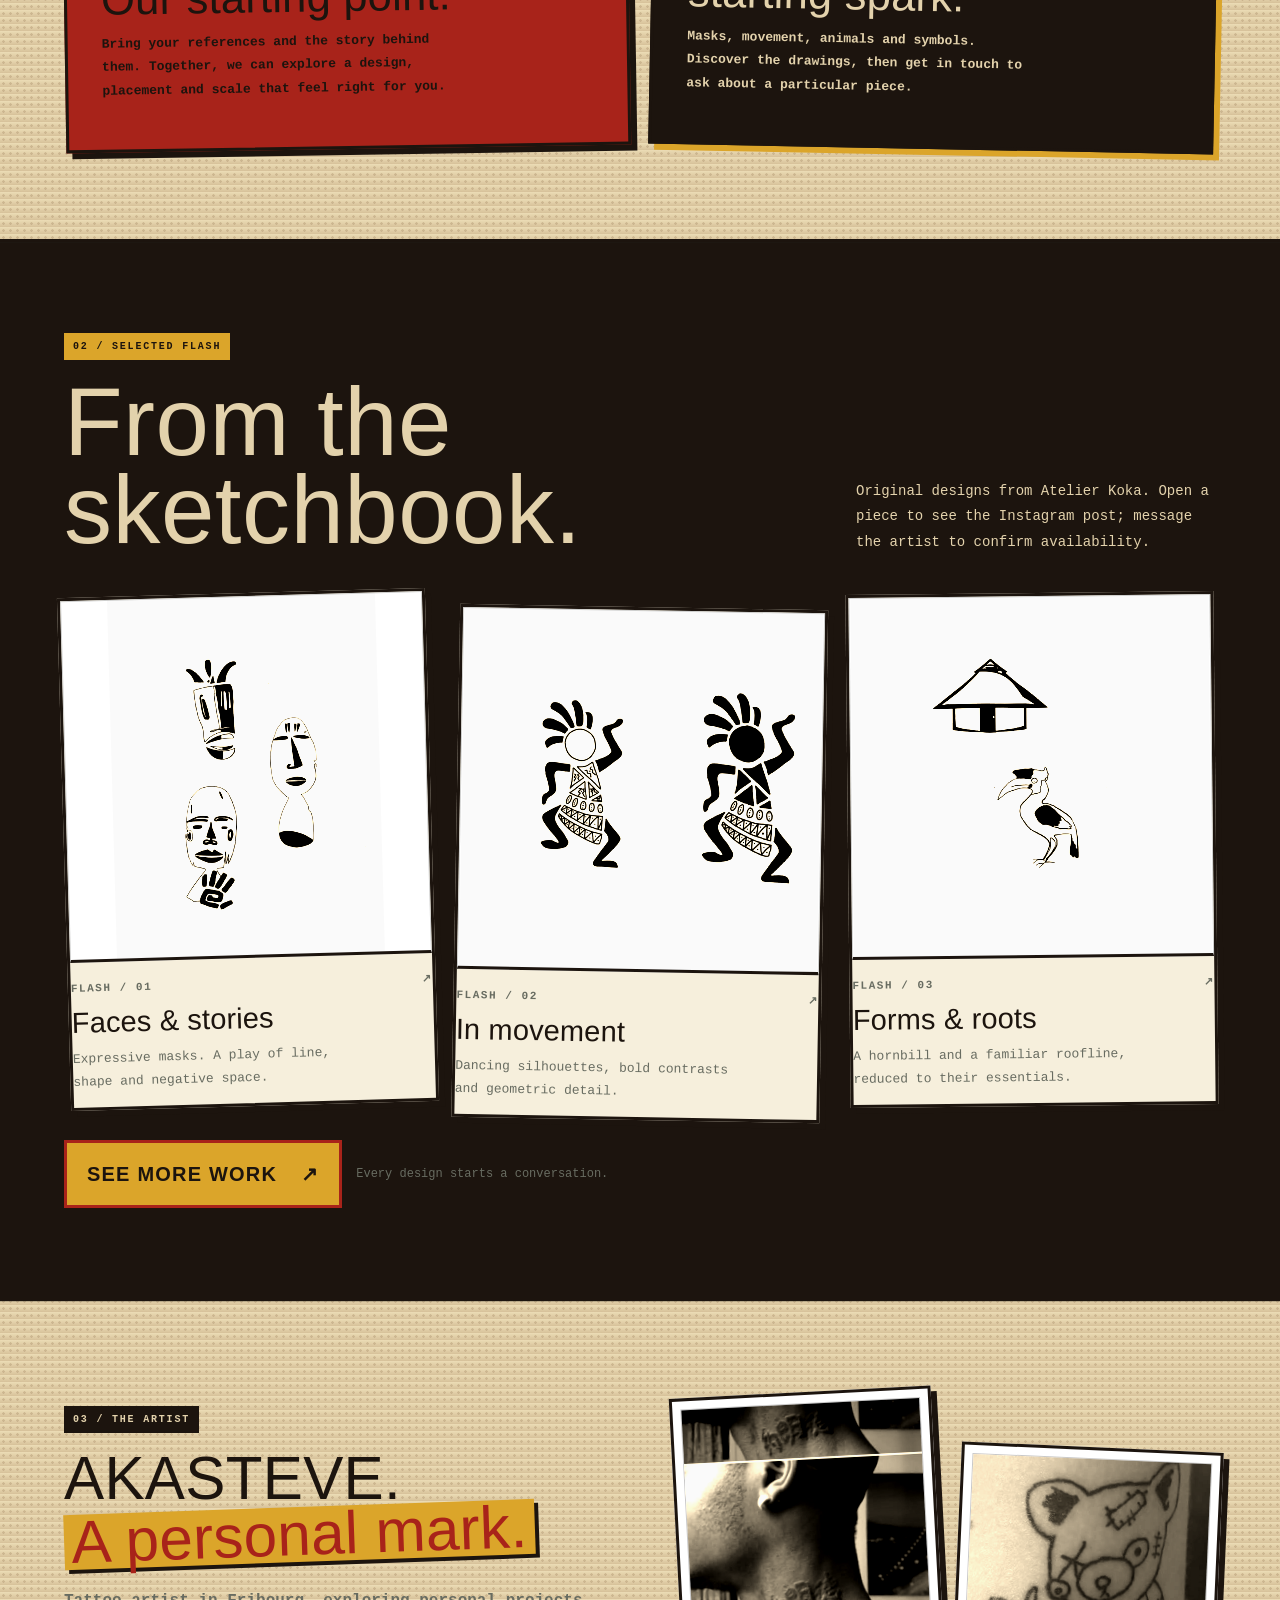
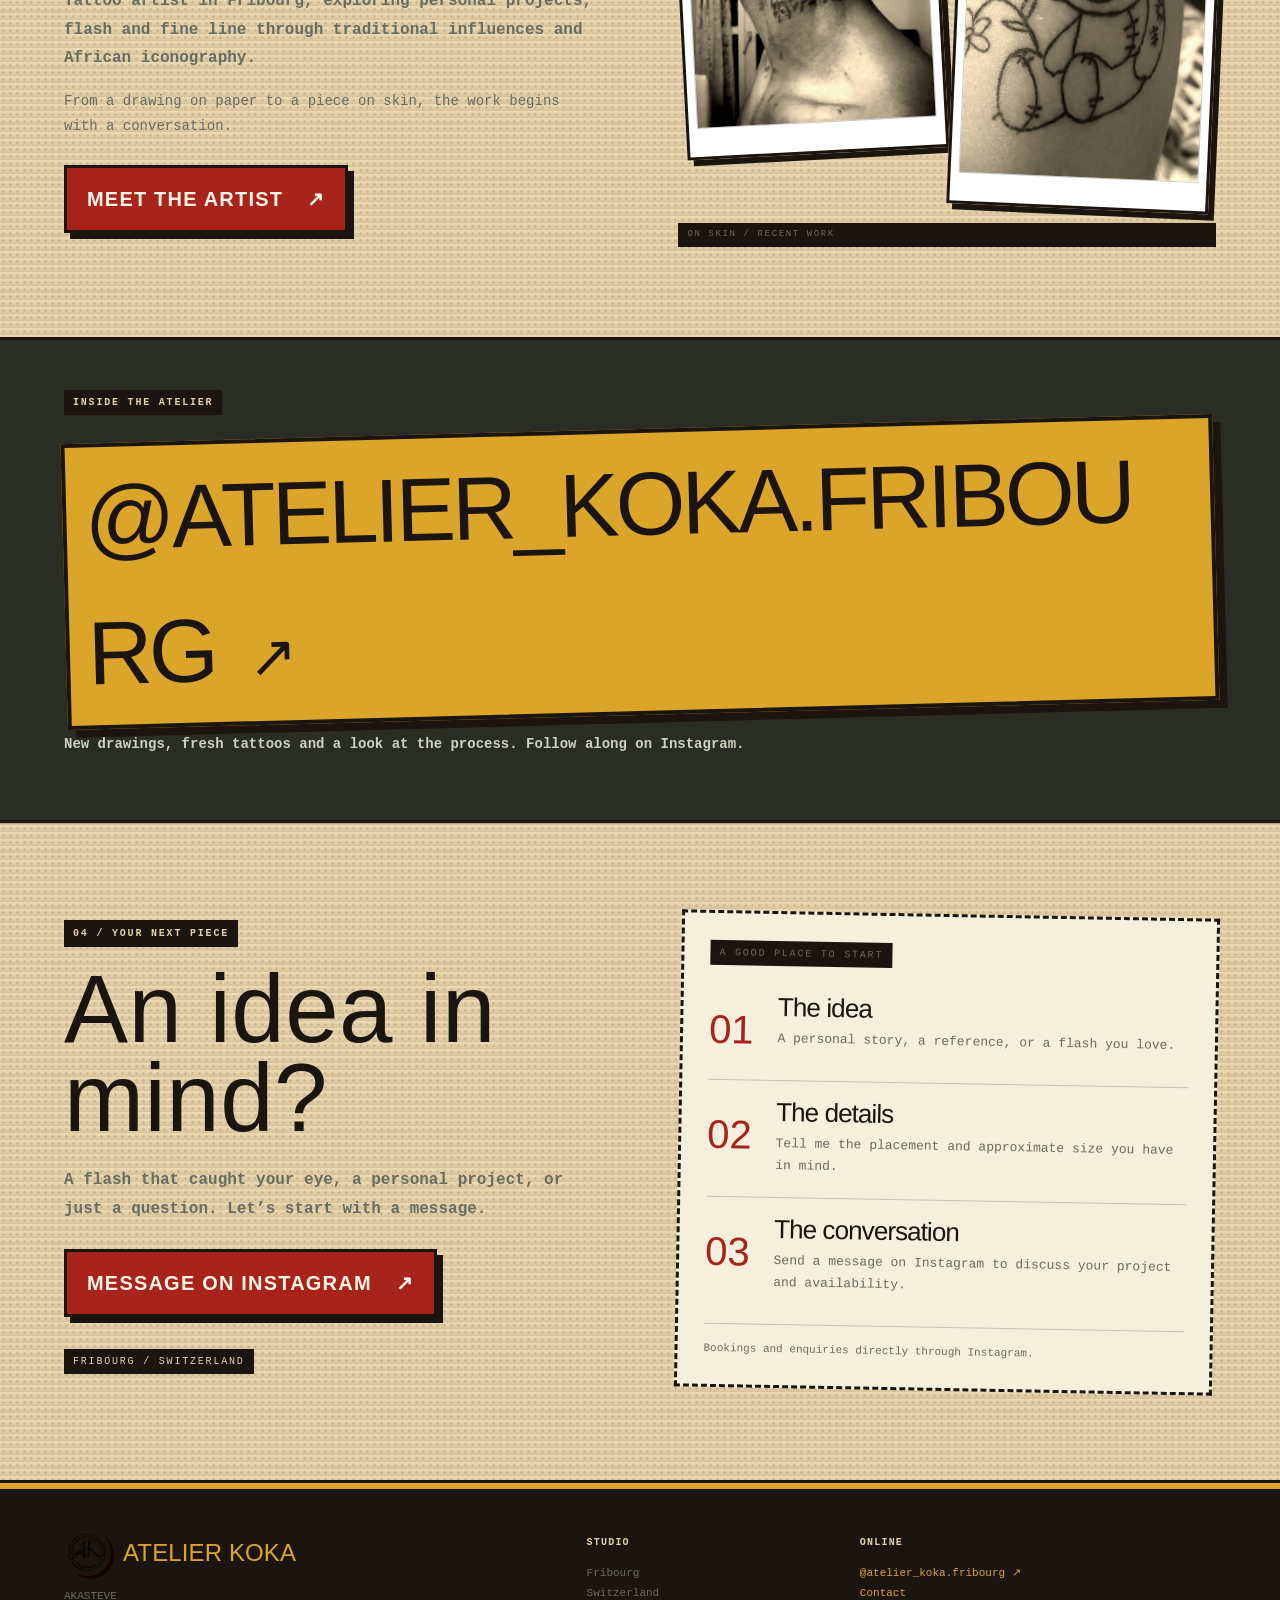
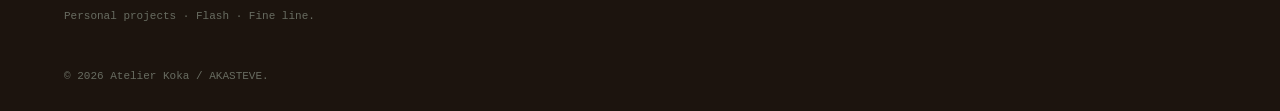
==== commit d2fdbbf5: "Replace website with supplied street-theme version" ====
--- a/index.html
+++ b/index.html
@@ -1,4 +1,4 @@
-<!doctype html><html lang="en"><head><meta charset="utf-8"><meta name="viewport" content="width=device-width,initial-scale=1"><title>Atelier Koka — AKASTEVE Tattoo, Fribourg</title><meta name="description" content="Atelier Koka — tattoo and visual work by AKASTEVE in Fribourg, Switzerland."><link rel="icon" href="assets/instagram/atelier-koka-mark.jpg"><link rel="stylesheet" href="styles.css"></head><body class="home"><a class="skip-link" href="#main">Skip to content</a>
+<!doctype html><html lang="en"><head><meta charset="utf-8"><meta http-equiv="Content-Security-Policy" content="default-src 'self'; script-src 'self'; style-src 'self' 'unsafe-inline'; img-src 'self' data:; connect-src 'self'; object-src 'none'; base-uri 'self'; form-action 'self'"><meta name="viewport" content="width=device-width,initial-scale=1"><title>Atelier Koka — AKASTEVE Tattoo, Fribourg</title><meta name="description" content="Atelier Koka — tattoo and visual work by AKASTEVE in Fribourg, Switzerland."><link rel="icon" href="assets/instagram/atelier-koka-mark.jpg"><link rel="stylesheet" href="styles.css"><link rel="stylesheet" href="theme-street.css"></head><body class="home"><a class="skip-link" href="#main">Skip to content</a>
 <div class="topbar"><span>AKASTEVE • Tattoo & visual work</span><span>Fribourg • Switzerland</span></div>
 <header class="site-header"><nav class="nav"><a class="brand" href="index.html"><img class="brand-logo" src="assets/instagram/atelier-koka-mark.jpg" alt="Atelier Koka logo">ATELIER KOKA</a><button class="menu-btn" aria-label="Menu">☰</button><div class="nav-links"><a href="artists/akasteve.html">Artist</a><a href="#work">Work</a><a href="events/index.html">Dates</a><a href="blog/index.html">Archive</a><a href="contact/index.html">Contact</a><a class="nav-cta" target="_blank" rel="noopener" href="https://www.instagram.com/atelier_koka.fribourg/">Instagram ↗</a></div></nav></header>
 <main id="main">
--- a/theme-street.css
+++ b/theme-street.css
@@ -0,0 +1,95 @@
+/* Atelier Koka — VINTAGE STREET theme. Loads after styles.css; no HTML copy changed, so FR/EN switcher keeps working. */
+:root{--mustard:#e8b730;--paper:#ece2cc;--paper-2:#dfd1b4;--street:Impact,"Arial Narrow Bold","Helvetica Neue Condensed Bold",Haettenschweiler,sans-serif;--type:"Courier New",Courier,monospace;--hard:6px 6px 0 var(--ink)}
+body{font-family:var(--type);background:var(--paper) radial-gradient(rgba(23,18,15,.09) 1px,transparent 1.4px) 0 0/7px 7px}
+h1,h2,h3,.brand,.marquee-track,.event-row strong,.quote,.poster .number,.art-panel::before{font-family:var(--street);font-weight:400;letter-spacing:.005em;line-height:.92}
+h1{font-size:clamp(64px,12vw,170px);max-width:7ch}h2{font-size:clamp(46px,7.5vw,108px)}h3{font-size:clamp(28px,3.4vw,50px)}
+h1 em,h2 em{font-style:normal;color:var(--red);background:var(--mustard);padding:0 .12em;display:inline-block;transform:rotate(-2deg);box-shadow:4px 4px 0 var(--ink)}
+.hero-copy,.lede,.poster p,.detail-copy p,.article p{font-family:var(--type);font-weight:700}
+.kicker,.smallcaps{display:inline-block;background:var(--ink);color:var(--paper);padding:5px 9px;letter-spacing:.18em}
+.topbar{background:repeating-linear-gradient(-45deg,var(--mustard) 0 14px,var(--ink) 14px 28px);color:var(--ink);padding:0;border-bottom:3px solid var(--ink)}
+.topbar span{background:var(--mustard);padding:8px 14px;margin:3px 0}
+.site-header{background:var(--paper);backdrop-filter:none;border-bottom:3px solid var(--ink)}
+.brand{font-size:24px}.brand-logo{border:3px solid var(--ink);box-shadow:3px 3px 0 var(--red);transform:rotate(-6deg);filter:grayscale(.15) contrast(1.15)}
+.nav-links{font-family:var(--type)}.nav-links a:not(.nav-cta):hover{border-color:transparent;background:var(--mustard)}
+.nav-cta{border-radius:0;border:2px solid var(--ink);background:var(--red);color:#fff6e8;box-shadow:3px 3px 0 var(--ink);transform:rotate(-2deg)}
+.nav-cta:hover{transform:rotate(0) translate(2px,2px);box-shadow:1px 1px 0 var(--ink)}
+.lang-switch{border-radius:0;border-width:2px}
+.hero{border-bottom:3px solid var(--ink)}
+.hero::after{-webkit-text-stroke:2px rgba(23,18,15,.18);font-family:var(--street);font-weight:400}
+.hero-logo{border-radius:0;box-shadow:var(--hard);filter:grayscale(.2) contrast(1.2);transform:rotate(-5deg)}
+.hero-art{position:relative;padding:18px 18px 0;background:#f6efdc;border:3px solid var(--ink);box-shadow:10px 10px 0 var(--red);transform:rotate(2.2deg)}
+.hero-art::before{content:"";position:absolute;top:-16px;left:50%;width:120px;height:32px;margin-left:-60px;background:rgba(232,183,48,.8);border:1px dashed rgba(23,18,15,.4);transform:rotate(-4deg);z-index:3}
+.hero-sheet img{filter:grayscale(1) contrast(1.35);mix-blend-mode:multiply;transition:filter .3s}.hero-sheet:hover img{filter:none}
+.hero-stamp{border:3px solid var(--red);font-size:13px;padding:8px 12px;transform:rotate(-6deg);position:absolute;right:-14px;bottom:44px;background:var(--paper);z-index:4}
+.btn{border-radius:0;border:3px solid var(--ink);box-shadow:var(--hard);font-family:var(--street);font-size:20px;letter-spacing:.06em;text-transform:uppercase;transition:transform .12s,box-shadow .12s}
+.btn:hover{transform:translate(4px,4px);box-shadow:2px 2px 0 var(--ink)}.btn.primary{background:var(--red);color:#fff6e8}.btn.accent{background:var(--mustard);color:var(--ink)}
+.text-btn{border:0;box-shadow:none;text-decoration:underline wavy var(--red);text-underline-offset:6px}.text-btn:hover{transform:none;box-shadow:none}
+.marquee{background:var(--ink);border-block:4px solid var(--mustard);transform:rotate(-1.4deg);margin:34px -2vw;padding:10px 0;box-shadow:0 6px 0 var(--ink)}
+.marquee-track b{color:var(--mustard)}
+.section{border-bottom:3px solid var(--ink)}.section.ink{background:var(--ink)}.section.ink h2,.section.ink .section-head p{color:var(--paper)}
+.section.ink .kicker{background:var(--mustard);color:var(--ink)}
+.poster{border:3px solid var(--ink);box-shadow:var(--hard);background-image:radial-gradient(rgba(23,18,15,.14) 1.2px,transparent 1.6px);background-size:6px 6px}
+.poster:nth-child(odd){transform:rotate(-.9deg)}.poster:nth-child(even){transform:rotate(1.1deg)}
+.poster.red{background-color:var(--red)}.poster.ink{background-color:var(--ink);box-shadow:6px 6px 0 var(--mustard)}
+.card{border:3px solid var(--ink);background:#f6efdc;box-shadow:var(--hard);transition:transform .15s}
+.grid-3 .card:nth-child(1){transform:rotate(-1.6deg)}.grid-3 .card:nth-child(2){transform:rotate(1deg) translateY(14px)}.grid-3 .card:nth-child(3){transform:rotate(-.6deg)}
+.card:hover{transform:rotate(0) translateY(-6px)!important}
+.card-media{border-bottom:3px solid var(--ink);display:block;background:#fff}.card-media img{filter:grayscale(1) contrast(1.3);mix-blend-mode:multiply}.card:hover .card-media img{filter:none}
+.card-body{color:var(--ink)}.meta{font-weight:900;letter-spacing:.14em;text-transform:uppercase;font-size:11px}
+.tattoo-photo{border:3px solid var(--ink);box-shadow:var(--hard);background:#fff;padding:8px 8px 28px}
+.tattoo-photo:nth-child(1){transform:rotate(-3deg)}.tattoo-photo:nth-child(2){transform:rotate(2.5deg)}
+.instagram-band{background:var(--red) repeating-linear-gradient(90deg,transparent 0 40px,rgba(0,0,0,.08) 40px 42px)}
+.social-big{font-family:var(--street);font-size:clamp(34px,7vw,104px);text-transform:uppercase;display:inline-block;background:var(--mustard);color:var(--ink);padding:.05em .2em;border:4px solid var(--ink);box-shadow:8px 8px 0 var(--ink);transform:rotate(-1.5deg)}
+.booking-guide{border:3px dashed var(--ink);padding:26px;background:#f6efdc;transform:rotate(1deg)}
+.booking-guide li>span{font-family:var(--street);font-size:40px;color:var(--red)}
+.event-row{border-bottom:3px solid var(--ink)}.event-list{border-top:3px solid var(--ink)}.pill{border-radius:0;border:2px solid var(--ink);background:var(--mustard);font-weight:900}
+.page-hero{border-bottom:3px solid var(--ink)}
+.footer{background:var(--ink);color:var(--paper);border-top:6px solid var(--mustard)}.footer a{color:var(--mustard)}
+::selection{background:var(--mustard);color:var(--ink)}
+@media(max-width:850px){.hero-art{transform:rotate(1deg);margin:0 8px}.hero-stamp{right:-4px}.marquee{transform:rotate(-1deg);margin:24px 0}.grid-3 .card:nth-child(n){transform:none}.poster:nth-child(n){transform:none}.nav-links.open{background:var(--paper);border-bottom:3px solid var(--ink)}}
+@media(prefers-reduced-motion:reduce){*{transition:none!important}}
+
+/* ===== V2: deeper vintage + 2026 motion ===== */
+@property --spin{syntax:"<angle>";initial-value:0deg;inherits:false}
+:root{--paper:#e3d2ac;--paper-2:#d4bf94;--ink:#1c140e;--red:#a8231a;--mustard:#dba52a;--teal:#2f5d57}
+body{background-color:var(--paper);background-image:radial-gradient(rgba(90,55,20,.16) 1px,transparent 1.5px),linear-gradient(180deg,rgba(255,240,200,.35),rgba(120,70,20,.12))}
+/* aged-paper vignette + stains */
+html::after{content:"";position:fixed;inset:0;pointer-events:none;z-index:98;background:radial-gradient(ellipse at center,transparent 55%,rgba(70,35,10,.38)),radial-gradient(circle at 12% 88%,rgba(110,60,15,.18),transparent 22%),radial-gradient(circle at 90% 8%,rgba(110,60,15,.14),transparent 20%)}
+/* moving film grain */
+body::after{content:"";position:fixed;inset:-50%;pointer-events:none;z-index:100;opacity:.16;mix-blend-mode:multiply;background:url("data:image/svg+xml;utf8,<svg xmlns='http://www.w3.org/2000/svg' width='200' height='200'><filter id='n'><feTurbulence type='fractalNoise' baseFrequency='.9' numOctaves='2' stitchTiles='stitch'/><feColorMatrix values='0 0 0 0 .2  0 0 0 0 .1  0 0 0 0 0  0 0 0 .9 0'/></filter><rect width='200' height='200' filter='url(%23n)'/></svg>");animation:grain .9s steps(6) infinite}
+@keyframes grain{0%{transform:translate(0,0)}20%{transform:translate(-4%,3%)}40%{transform:translate(3%,-5%)}60%{transform:translate(-5%,-2%)}80%{transform:translate(4%,4%)}100%{transform:translate(0,0)}}
+/* sepia-duotone prints, colour on hover */
+.hero-sheet img,.card-media img,.tattoo-photo img{filter:grayscale(1) sepia(.55) contrast(1.35) brightness(.98)}
+.hero-sheet:hover img,.card:hover .card-media img,.tattoo-photo:hover img{filter:none}
+/* hero: rotating retro sunburst behind the pasted print */
+.hero-art::after{content:"";position:absolute;z-index:-1;inset:-34%;background:repeating-conic-gradient(from var(--spin),rgba(219,165,42,.55) 0 7deg,transparent 7deg 18deg);-webkit-mask:radial-gradient(circle,#000 25%,transparent 68%);mask:radial-gradient(circle,#000 25%,transparent 68%);animation:spin 40s linear infinite}
+@keyframes spin{to{--spin:360deg}}
+.hero-art{isolation:isolate}
+.hero-sheet img{animation:flicker 5s infinite;translate:calc(var(--px,0)*10px) calc(var(--py,0)*10px);transition:translate .2s}
+@keyframes flicker{0%,92%,100%{opacity:1}93%{opacity:.82}94%{opacity:1}96%{opacity:.9}}
+/* headline: ink-bleed in */
+h1{animation:inkin 1.2s cubic-bezier(.2,.8,.2,1) both}
+@keyframes inkin{from{opacity:0;filter:blur(14px);letter-spacing:.12em;translate:0 20px}to{opacity:1;filter:blur(0);letter-spacing:.005em;translate:0}}
+/* stamp slams down */
+.hero-stamp{animation:slam .55s cubic-bezier(.3,1.6,.5,1) 1.1s both}
+@keyframes slam{from{opacity:0;scale:3.2;rotate:-25deg}60%{opacity:1}to{opacity:1;scale:1;rotate:0deg}}
+/* tape wobble + sticker wiggle */
+.hero-art::before{animation:tape 6s ease-in-out infinite}@keyframes tape{50%{rotate:3deg;translate:6px 0}}
+.social-big{transition:rotate .25s,scale .25s}.social-big:hover{rotate:2deg;scale:1.04}
+.nav-cta{background-image:conic-gradient(from var(--spin),transparent 0 70%,rgba(255,255,255,.55) 80%,transparent 90%);animation:spin 3s linear infinite}
+/* press-in on scroll (scroll-driven, no JS) */
+@supports(animation-timeline:view()){
+ .card,.poster,.tattoo-photo,.booking-guide,.event-row{animation:paste linear both;animation-timeline:view();animation-range:entry 0% cover 28%}
+ @keyframes paste{from{opacity:0;translate:0 90px;rotate:7deg;scale:.9;filter:blur(4px)}to{opacity:1;translate:0;rotate:0deg;scale:1;filter:blur(0)}}
+ .section h2{background:linear-gradient(var(--mustard),var(--mustard)) 0 88%/0% .32em no-repeat;animation:hl linear both;animation-timeline:view();animation-range:entry 20% cover 40%;display:inline-block}
+ @keyframes hl{to{background-size:100% .32em}}
+ .marquee-track{animation:scroll 24s linear infinite,lean linear both;animation-timeline:auto,scroll(root)}
+ @keyframes lean{to{skew:-8deg}}
+}
+/* film light-leak that follows the pointer (JS sets --mx/--my) */
+.leak{position:fixed;inset:0;pointer-events:none;z-index:97;mix-blend-mode:screen;background:radial-gradient(circle 280px at var(--mx,70%) var(--my,20%),rgba(255,140,40,.32),rgba(255,60,30,.12) 50%,transparent 70%);transition:background-position .2s}
+/* cross-page transition: poster slides like a flipped sheet */
+@view-transition{navigation:auto}
+::view-transition-old(root){animation:.35s ease-in both flipout}::view-transition-new(root){animation:.45s ease-out both flipin}
+@keyframes flipout{to{opacity:0;transform:translateY(-6%) rotate(-1.5deg)}}@keyframes flipin{from{opacity:0;transform:translateY(6%) rotate(1.5deg)}}
+@media(prefers-reduced-motion:reduce){body::after,.hero-art::after,.hero-art::before,.hero-sheet img,.nav-cta,h1,.hero-stamp,.card,.poster,.tattoo-photo,.booking-guide,.event-row,.section h2{animation:none!important}.leak{display:none}}
